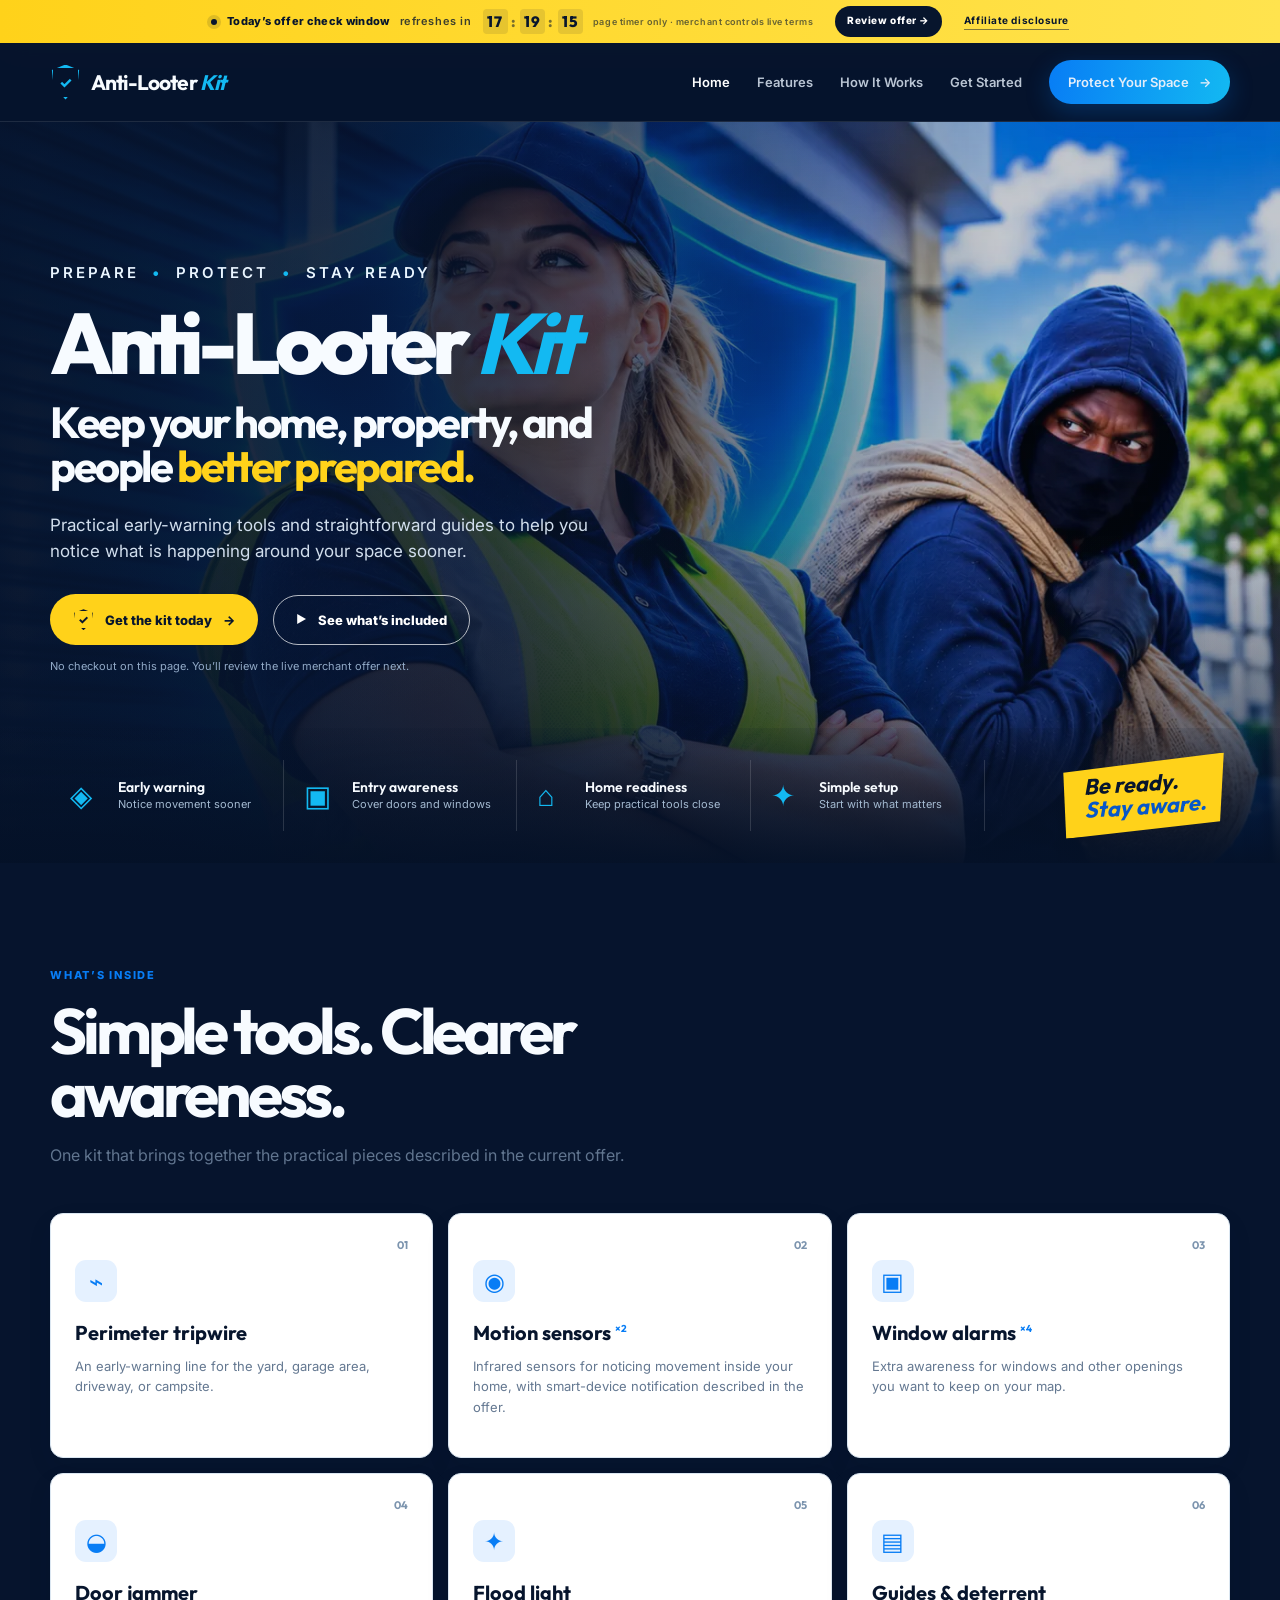
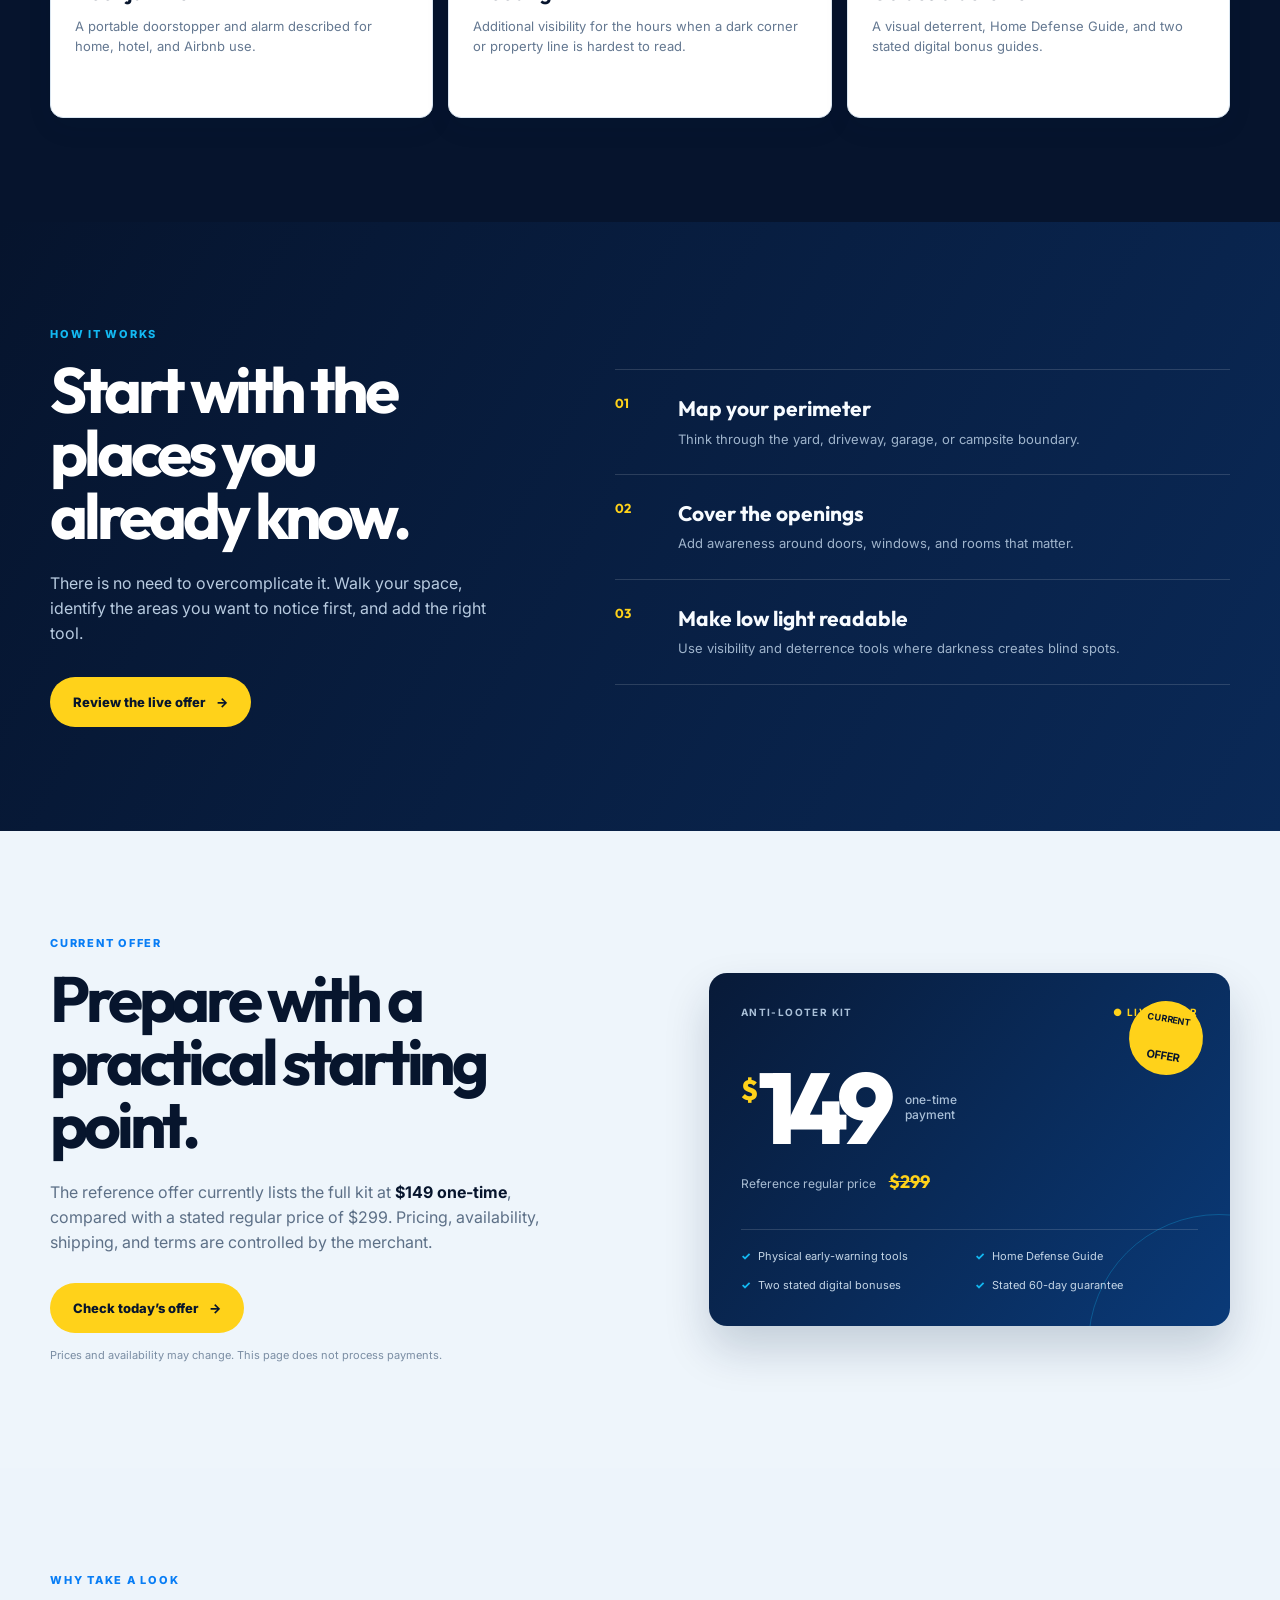
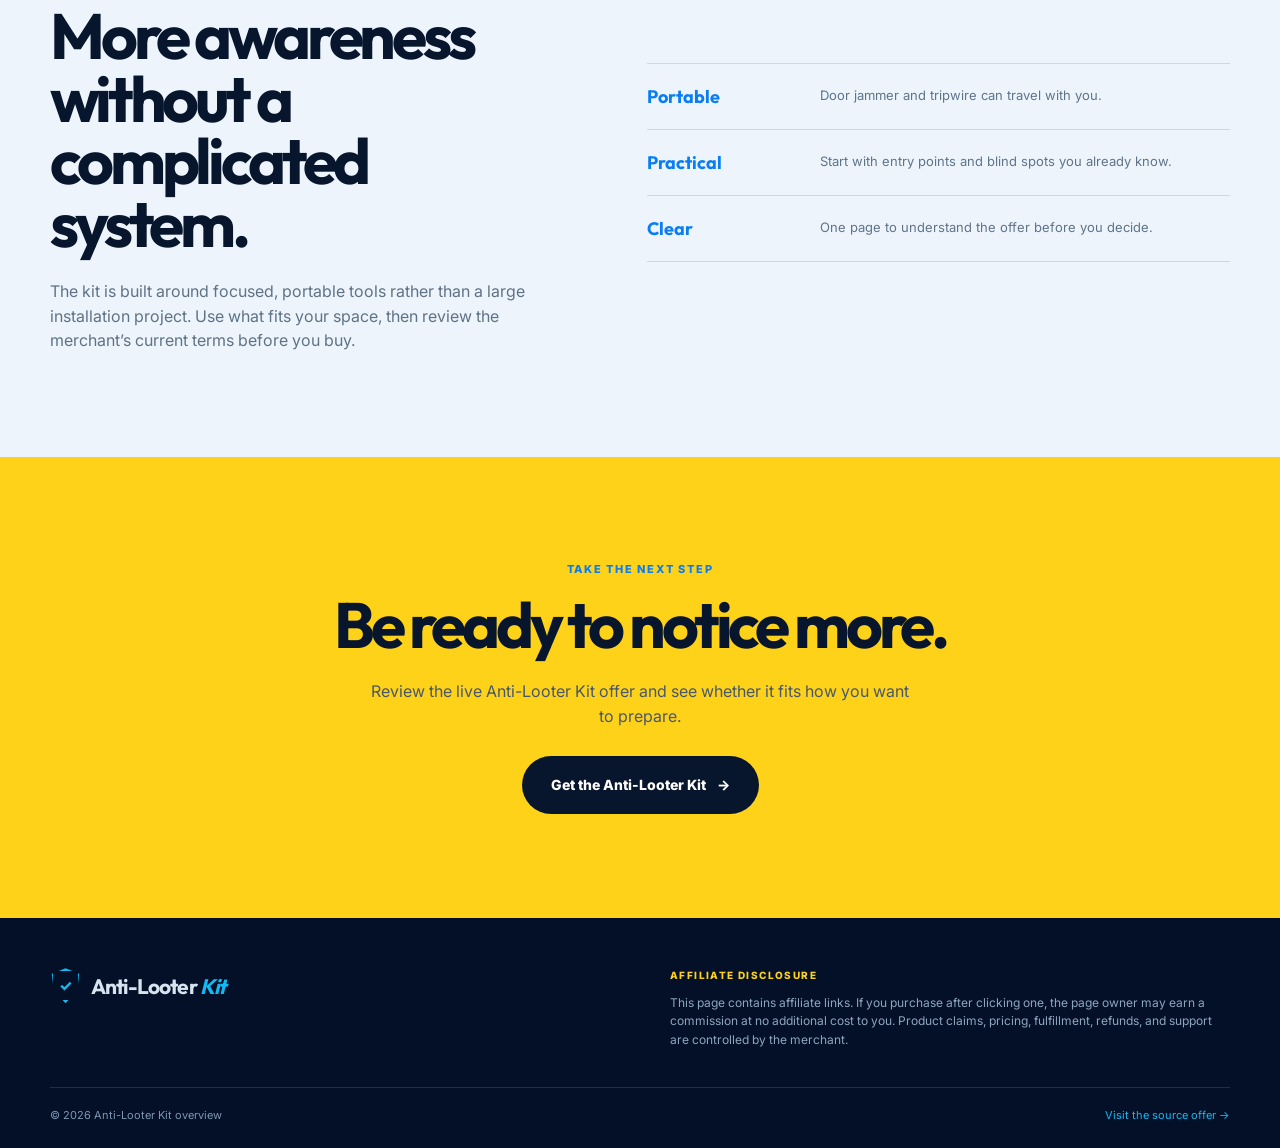
==== public/index.html @ 5b4443d1 "Show uncropped 16x9 mobile hero background" ====
<!doctype html>
<html lang="en">
  <head>
    <meta charset="UTF-8" />
    <meta name="viewport" content="width=device-width, initial-scale=1.0" />
    <meta name="theme-color" content="#06142d" />
    <meta name="description" content="Anti-Looter Kit: practical tools and guides for improving awareness around your home, property, and travel spaces." />
    <meta property="og:title" content="Anti-Looter Kit — Prepare. Protect. Stay Ready." />
    <meta property="og:description" content="A straightforward early-warning and home-readiness kit with physical devices, guides, and a stated 60-day guarantee." />
    <title>Anti-Looter Kit — Prepare. Protect. Stay Ready.</title>
    <link rel="preconnect" href="https://fonts.googleapis.com" />
    <link rel="preconnect" href="https://fonts.gstatic.com" crossorigin />
    <link href="https://fonts.googleapis.com/css2?family=Inter:wght@400;500;600;700;800&family=Outfit:wght@500;600;700;800&display=swap" rel="stylesheet" />
    <link rel="icon" href="https://www.antilooter-kit.com/favicon.ico" />
    <link rel="preload" as="image" href="hero-reference.webp?v=20261115-hero7" fetchpriority="high" />
    <link rel="stylesheet" href="styles.css?v=20261115-hero7" />
    <script defer src="script.js"></script>
  </head>
  <body>
    <div class="announcement urgency-banner"><div class="container announcement-inner"><span class="pulse"></span><strong>Today’s offer check window</strong><span class="urgency-copy">refreshes in</span><div class="countdown" aria-label="Time until this page refreshes" aria-live="polite"><span id="count-hours">00</span><i>:</i><span id="count-minutes">00</span><i>:</i><span id="count-seconds">00</span></div><span class="urgency-note">page timer only · merchant controls live terms</span><a class="urgency-link" href="https://www.antilooter-kit.com/main#aff=bugdata24" target="_blank" rel="sponsored nofollow noopener">Review offer →</a><a class="disclosure-link" href="#disclosure">Affiliate disclosure</a></div></div>

    <header class="site-header">
      <div class="container nav-row">
        <a class="brand" href="#top" aria-label="Anti-Looter Kit home"><span class="brand-shield" aria-hidden="true">✓</span><span>Anti-Looter <b>Kit</b></span></a>
        <button class="menu-toggle" aria-expanded="false" aria-controls="site-nav">Menu <span>☰</span></button>
        <nav id="site-nav" class="site-nav" aria-label="Primary navigation">
          <a class="active" href="#top">Home</a><a href="#features">Features</a><a href="#how-it-works">How It Works</a><a href="#offer">Get Started</a>
          <a class="nav-cta" href="https://www.antilooter-kit.com/main#aff=bugdata24" target="_blank" rel="sponsored nofollow noopener">Protect Your Space <span>→</span></a>
        </nav>
      </div>
    </header>

    <main id="top">
      <section class="hero">
        <div class="container hero-grid">
          <div class="hero-copy reveal">
            <p class="hero-kicker">PREPARE <span>•</span> PROTECT <span>•</span> STAY READY</p>
            <h1>Anti-Looter <strong>Kit</strong></h1>
            <h2>Keep your home, property, and people <em>better prepared.</em></h2>
            <p class="hero-lede">Practical early-warning tools and straightforward guides to help you notice what is happening around your space sooner.</p>
            <div class="hero-actions"><a class="button button-yellow" href="https://www.antilooter-kit.com/main#aff=bugdata24" target="_blank" rel="sponsored nofollow noopener"><span class="shield-check">✓</span> Get the kit today <span>→</span></a><a class="button button-ghost" href="https://www.antilooter-kit.com/main#aff=bugdata24" target="_blank" rel="sponsored nofollow noopener"><span class="play">▶</span> See what’s included</a></div>
            <p class="hero-note">No checkout on this page. You’ll review the live merchant offer next.</p>
          </div>
          <div class="hero-art reveal reveal-delay-1" role="img" aria-label="Preparedness scene showing a safety professional and property awareness tools"></div>
        </div>
        <div class="hero-bottom"><div class="container signal-row"><div class="signal-item"><span class="signal-icon">◈</span><b>Early warning</b><small>Notice movement sooner</small></div><div class="signal-item"><span class="signal-icon">▣</span><b>Entry awareness</b><small>Cover doors and windows</small></div><div class="signal-item"><span class="signal-icon">⌂</span><b>Home readiness</b><small>Keep practical tools close</small></div><div class="signal-item"><span class="signal-icon">✦</span><b>Simple setup</b><small>Start with what matters</small></div><div class="ready-sticker">Be ready.<br /><strong>Stay aware.</strong></div></div></div>
      </section>

      <section id="features" class="features section">
        <div class="container">
          <div class="section-intro reveal"><p class="section-label">WHAT’S INSIDE</p><h2>Simple tools. Clearer awareness.</h2><p>One kit that brings together the practical pieces described in the current offer.</p></div>
          <div class="feature-grid">
            <article class="feature-card reveal"><div class="feature-number">01</div><div class="feature-icon">⌁</div><h3>Perimeter tripwire</h3><p>An early-warning line for the yard, garage area, driveway, or campsite.</p></article>
            <article class="feature-card reveal reveal-delay-1"><div class="feature-number">02</div><div class="feature-icon">◉</div><h3>Motion sensors <sup>×2</sup></h3><p>Infrared sensors for noticing movement inside your home, with smart-device notification described in the offer.</p></article>
            <article class="feature-card reveal reveal-delay-2"><div class="feature-number">03</div><div class="feature-icon">▣</div><h3>Window alarms <sup>×4</sup></h3><p>Extra awareness for windows and other openings you want to keep on your map.</p></article>
            <article class="feature-card reveal"><div class="feature-number">04</div><div class="feature-icon">◒</div><h3>Door jammer</h3><p>A portable doorstopper and alarm described for home, hotel, and Airbnb use.</p></article>
            <article class="feature-card reveal reveal-delay-1"><div class="feature-number">05</div><div class="feature-icon">✦</div><h3>Flood light</h3><p>Additional visibility for the hours when a dark corner or property line is hardest to read.</p></article>
            <article class="feature-card reveal reveal-delay-2"><div class="feature-number">06</div><div class="feature-icon">▤</div><h3>Guides & deterrent</h3><p>A visual deterrent, Home Defense Guide, and two stated digital bonus guides.</p></article>
          </div>
        </div>
      </section>

      <section id="how-it-works" class="how section-dark section">
        <div class="container how-grid"><div class="how-copy reveal"><p class="section-label blue-label">HOW IT WORKS</p><h2>Start with the places you already know.</h2><p>There is no need to overcomplicate it. Walk your space, identify the areas you want to notice first, and add the right tool.</p><a class="button button-yellow" href="https://www.antilooter-kit.com/main#aff=bugdata24" target="_blank" rel="sponsored nofollow noopener">Review the live offer <span>→</span></a></div><div class="steps reveal reveal-delay-1"><div class="step"><span>01</span><div><b>Map your perimeter</b><p>Think through the yard, driveway, garage, or campsite boundary.</p></div></div><div class="step"><span>02</span><div><b>Cover the openings</b><p>Add awareness around doors, windows, and rooms that matter.</p></div></div><div class="step"><span>03</span><div><b>Make low light readable</b><p>Use visibility and deterrence tools where darkness creates blind spots.</p></div></div></div></div>
      </section>

      <section class="offer section" id="offer"><div class="container offer-grid"><div class="offer-copy reveal"><p class="section-label">CURRENT OFFER</p><h2>Prepare with a practical starting point.</h2><p>The reference offer currently lists the full kit at <strong>$149 one-time</strong>, compared with a stated regular price of $299. Pricing, availability, shipping, and terms are controlled by the merchant.</p><a class="button button-yellow" href="https://www.antilooter-kit.com/main#aff=bugdata24" target="_blank" rel="sponsored nofollow noopener">Check today’s offer <span>→</span></a><small>Prices and availability may change. This page does not process payments.</small></div><div class="price-card reveal reveal-delay-1"><div class="price-top"><span>ANTI-LOOTER KIT</span><span class="live-dot">● LIVE OFFER</span></div><div class="price"><sup>$</sup>149 <small>one-time<br />payment</small></div><div class="old-price">Reference regular price <s>$299</s></div><ul><li>Physical early-warning tools</li><li>Home Defense Guide</li><li>Two stated digital bonuses</li><li>Stated 60-day guarantee</li></ul><div class="price-badge">CURRENT<br /><b>OFFER</b></div></div></div></section>

      <section class="trust section-light section"><div class="container trust-grid"><div class="trust-copy reveal"><p class="section-label">WHY TAKE A LOOK</p><h2>More awareness without a complicated system.</h2><p>The kit is built around focused, portable tools rather than a large installation project. Use what fits your space, then review the merchant’s current terms before you buy.</p></div><div class="trust-points reveal reveal-delay-1"><div><b>Portable</b><span>Door jammer and tripwire can travel with you.</span></div><div><b>Practical</b><span>Start with entry points and blind spots you already know.</span></div><div><b>Clear</b><span>One page to understand the offer before you decide.</span></div></div></div></section>

      <section class="final section"><div class="container final-inner reveal"><p class="section-label">TAKE THE NEXT STEP</p><h2>Be ready to notice more.</h2><p>Review the live Anti-Looter Kit offer and see whether it fits how you want to prepare.</p><a class="button button-yellow button-large" href="https://www.antilooter-kit.com/main#aff=bugdata24" target="_blank" rel="sponsored nofollow noopener">Get the Anti-Looter Kit <span>→</span></a></div></section>
    </main>

    <a class="floating-offer" href="https://www.antilooter-kit.com/main#aff=bugdata24" target="_blank" rel="sponsored nofollow noopener">See the full offer <span>→</span></a>

    <footer class="footer" id="disclosure"><div class="container footer-top"><div class="brand"><span class="brand-shield">✓</span><span>Anti-Looter <b>Kit</b></span></div><div><p class="footer-label">Affiliate disclosure</p><p>This page contains affiliate links. If you purchase after clicking one, the page owner may earn a commission at no additional cost to you. Product claims, pricing, fulfillment, refunds, and support are controlled by the merchant.</p></div></div><div class="container footer-bottom"><span>© <span id="year"></span> Anti-Looter Kit overview</span><a href="https://www.antilooter-kit.com/main#aff=bugdata24" target="_blank" rel="sponsored nofollow noopener">Visit the source offer →</a></div></footer>
  </body>
</html>
---- public/styles.css ----
:root{--navy:#06142d;--navy-2:#0b2146;--blue:#087df5;--cyan:#13b9f2;--yellow:#ffd21a;--yellow-2:#ffea66;--white:#f7fbff;--muted:#b5c4d7;--line:rgba(255,255,255,.14);--card:#0d2850;--ink:#07152d;--display:"Outfit",Arial,sans-serif;--body:"Inter",Arial,sans-serif}*{box-sizing:border-box}html{scroll-behavior:smooth}body{margin:0;background:var(--navy);color:var(--white);font-family:var(--body);font-size:16px;line-height:1.55;-webkit-font-smoothing:antialiased}a{color:inherit;text-decoration:none}.container{width:min(1180px,calc(100% - 48px));margin:0 auto}.section{padding:104px 0}.section-light{background:#edf4fb;color:var(--ink)}.announcement{background:var(--yellow);color:var(--ink);font-size:11px;font-weight:700;letter-spacing:.05em}.announcement-inner{display:flex;justify-content:center;align-items:center;gap:10px;min-height:33px}.announcement a{margin-left:12px;border-bottom:1px solid rgba(7,21,45,.5)}.pulse{width:6px;height:6px;border-radius:50%;background:var(--ink);box-shadow:0 0 0 4px rgba(7,21,45,.13)}
.site-header{position:sticky;z-index:10;top:0;background:rgba(6,20,45,.88);border-bottom:1px solid rgba(255,255,255,.1);backdrop-filter:blur(16px)}.nav-row{display:flex;align-items:center;justify-content:space-between;min-height:78px;gap:24px}.brand{display:inline-flex;align-items:center;gap:10px;font:700 21px var(--display);letter-spacing:-.04em;white-space:nowrap}.brand b{color:var(--cyan);font-style:italic}.brand-shield{display:grid;place-items:center;width:31px;height:35px;color:var(--cyan);border:3px solid var(--cyan);clip-path:polygon(50% 0,94% 16%,88% 63%,50% 100%,12% 63%,6% 16%);font:800 15px var(--body)}.site-nav{display:flex;align-items:center;gap:27px;color:#e2edf9;font-size:13px;font-weight:600}.site-nav a:not(.nav-cta){opacity:.82;transition:color .2s ease,opacity .2s ease}.site-nav a:not(.nav-cta):hover,.site-nav a.active{opacity:1;color:#fff}.nav-cta{display:inline-flex;gap:10px;align-items:center;padding:12px 19px;border-radius:999px;background:linear-gradient(100deg,var(--blue),var(--cyan));box-shadow:0 8px 25px rgba(8,125,245,.25);transition:transform .2s ease}.nav-cta:hover{transform:translateY(-2px)}.menu-toggle{display:none;border:0;background:transparent;color:#fff;font:600 13px var(--body)}
.hero{position:relative;overflow:hidden;background:radial-gradient(circle at 74% 35%,rgba(0,139,255,.27),transparent 35%),linear-gradient(115deg,#06142d 0%,#07182f 52%,#08295b 100%);padding:70px 0 0}.hero:before{content:"";position:absolute;inset:0;background:linear-gradient(90deg,rgba(6,20,45,.7),transparent 65%),linear-gradient(0deg,rgba(6,20,45,.35),transparent 35%);pointer-events:none}.hero-grid{position:relative;z-index:1;display:grid;grid-template-columns:.85fr 1.15fr;min-height:555px;align-items:center;gap:34px}.hero-copy{padding:32px 0 70px}.hero-kicker{margin:0 0 19px;color:#e9f5ff;font-size:15px;font-weight:600;letter-spacing:.2em}.hero-kicker span{color:var(--cyan);margin:0 6px}.hero h1{margin:0;font:800 clamp(3.5rem,6.7vw,6.7rem)/.92 var(--display);letter-spacing:-.07em}.hero h1 strong{color:var(--cyan);font-style:italic}.hero h2{max-width:620px;margin:18px 0 0;font:700 clamp(1.7rem,3.4vw,3.4rem)/1.02 var(--display);letter-spacing:-.055em}.hero h2 em{color:var(--yellow);font-style:normal}.hero-lede{max-width:540px;margin:23px 0 0;color:#d1deed;font-size:17px}.hero-actions{display:flex;flex-wrap:wrap;align-items:center;gap:15px;margin-top:30px}.button{display:inline-flex;align-items:center;justify-content:center;gap:11px;padding:14px 22px;border:1px solid transparent;border-radius:999px;font-size:13px;font-weight:800;transition:transform .2s ease,box-shadow .2s ease,background .2s ease}.button:hover{transform:translateY(-3px);box-shadow:0 12px 28px rgba(0,0,0,.2)}.button-yellow{color:var(--ink);background:var(--yellow)}.button-yellow:hover{background:var(--yellow-2)}.button-ghost{border-color:rgba(255,255,255,.7);color:#fff}.button-ghost:hover{background:rgba(255,255,255,.12)}.shield-check{display:grid;place-items:center;width:21px;height:21px;border:2px solid currentColor;clip-path:polygon(50% 0,94% 16%,88% 63%,50% 100%,12% 63%,6% 16%);font-size:12px}.play{font-size:11px}.hero-note{margin:13px 0 0;color:#92aac7;font-size:11px}.hero-art{position:relative;align-self:stretch;min-height:590px;overflow:hidden;background-image:linear-gradient(90deg,rgba(6,20,45,.92) 0%,rgba(6,20,45,.22) 28%,rgba(6,20,45,0) 58%),url("hero-reference.webp?v=20261115-hero7");background-size:auto 100%;background-position:82% center;background-repeat:no-repeat;filter:saturate(1.08);}.hero-art:after{content:"";position:absolute;inset:auto 0 0;height:45%;background:linear-gradient(0deg,var(--navy),transparent);pointer-events:none}.hero-bottom{position:relative;z-index:2;background:linear-gradient(180deg,rgba(4,17,39,.1),rgba(4,17,39,.92));margin-top:-54px}.signal-row{display:grid;grid-template-columns:repeat(4,1fr) 1.05fr;align-items:center;min-height:135px}.signal-item{display:grid;grid-template-columns:38px 1fr;column-gap:10px;align-items:center;padding:18px 20px;border-right:1px solid var(--line)}.signal-icon{grid-row:span 2;color:var(--cyan);font-size:29px;line-height:1}.signal-item b{font:600 14px var(--display)}.signal-item small{color:#a4bad1;font-size:11px}.ready-sticker{justify-self:end;padding:14px 24px 15px;color:var(--ink);background:var(--yellow);font:700 22px/1.05 var(--display);font-style:italic;transform:rotate(-4deg);clip-path:polygon(3% 12%,98% 0,93% 91%,2% 100%)}.ready-sticker strong{color:#0757c9}
.section-label{margin:0 0 16px;color:var(--blue);font-size:11px;font-weight:800;letter-spacing:.16em}.blue-label{color:var(--cyan)}.section-intro{max-width:680px;margin-bottom:45px}.section-intro h2,.how-copy h2,.offer-copy h2,.trust-copy h2,.final h2{margin:0;font:700 clamp(2.6rem,5vw,5rem)/.98 var(--display);letter-spacing:-.065em}.section-intro>p:last-child{margin:18px 0 0;color:#61758f}.feature-grid{display:grid;grid-template-columns:repeat(3,1fr);gap:15px}.feature-card{min-height:245px;padding:24px;background:#fff;border:1px solid #dae6f1;border-radius:13px;box-shadow:0 10px 28px rgba(7,31,67,.06);transition:transform .2s ease,box-shadow .2s ease}.feature-card:hover{transform:translateY(-4px);box-shadow:0 18px 36px rgba(7,31,67,.12)}.feature-number{float:right;color:#7c94ae;font:700 11px var(--display)}.feature-icon{display:grid;place-items:center;width:42px;height:42px;margin:22px 0 20px;color:var(--blue);background:#e5f1ff;border-radius:11px;font-size:24px}.feature-card h3{margin:0;color:var(--ink);font:700 20px/1.1 var(--display)}.feature-card sup{color:var(--blue);font-size:10px}.feature-card p{margin:12px 0 0;color:#647891;font-size:13px;line-height:1.55}
.section-dark{background:linear-gradient(120deg,#06142d,#0a2957)}.how-grid{display:grid;grid-template-columns:.85fr 1.15fr;gap:110px;align-items:center}.how-copy h2{color:#fff}.how-copy>p:not(.section-label){max-width:480px;margin:24px 0 31px;color:#b8cbe0;font-size:16px}.steps{border-top:1px solid var(--line)}.step{display:grid;grid-template-columns:45px 1fr;gap:18px;padding:25px 0;border-bottom:1px solid var(--line)}.step>span{color:var(--yellow);font:700 13px var(--display)}.step b{font:700 21px var(--display)}.step p{margin:6px 0 0;color:#9fb4cc;font-size:13px}.offer{background:#eef5fb;color:var(--ink)}.offer-grid{display:grid;grid-template-columns:1fr .95fr;gap:110px;align-items:center}.offer-copy>p:not(.section-label){max-width:500px;margin:24px 0 28px;color:#5d7087}.offer-copy strong{color:var(--ink)}.offer-copy small{display:block;margin-top:14px;color:#7a8da3;font-size:11px}.price-card{position:relative;overflow:hidden;padding:32px;color:#fff;background:linear-gradient(130deg,#081a38,#0a3a78);border-radius:18px;box-shadow:0 23px 45px rgba(7,31,67,.18)}.price-card:after{content:"";position:absolute;width:260px;height:260px;right:-120px;bottom:-150px;border:1px solid rgba(19,185,242,.28);border-radius:50%}.price-top{display:flex;justify-content:space-between;color:#aac0d8;font-size:10px;font-weight:700;letter-spacing:.14em}.live-dot{color:var(--yellow)}.price{display:flex;align-items:center;margin-top:47px;font:800 100px/.8 var(--display);letter-spacing:-.1em}.price sup{align-self:flex-start;margin-top:12px;color:var(--yellow);font-size:28px;letter-spacing:0}.price small{margin-left:20px;color:#aac0d8;font:500 12px/1.3 var(--body);letter-spacing:0}.old-price{margin-top:23px;color:#a9bdd3;font-size:12px}.old-price s{margin-left:10px;color:var(--yellow);font:700 18px var(--display)}.price-card ul{display:grid;grid-template-columns:repeat(2,1fr);gap:12px;margin:35px 0 0;padding:18px 0 0;border-top:1px solid var(--line);list-style:none}.price-card li{color:#c4d5e6;font-size:11px}.price-card li:before{content:"✓";margin-right:7px;color:var(--cyan);font-weight:800}.price-badge{position:absolute;top:28px;right:27px;display:grid;place-items:center;width:74px;height:74px;color:var(--ink);background:var(--yellow);border-radius:50%;font-size:9px;font-weight:700;line-height:1.1;text-align:center;transform:rotate(9deg)}.price-badge b{font-size:11px}.trust-grid{display:grid;grid-template-columns:.9fr 1.1fr;gap:120px;align-items:center}.trust-copy h2{color:var(--ink)}.trust-copy>p:last-child{max-width:530px;margin:23px 0 0;color:#5f7286}.trust-points{border-top:1px solid #ccd9e5}.trust-points div{display:grid;grid-template-columns:155px 1fr;gap:18px;padding:21px 0;border-bottom:1px solid #ccd9e5}.trust-points b{font:700 18px var(--display);color:var(--blue)}.trust-points span{color:#607489;font-size:13px}.final{background:var(--yellow);color:var(--ink)}.final-inner{text-align:center}.final h2{max-width:760px;margin:0 auto}.final-inner>p:not(.section-label){max-width:540px;margin:22px auto 28px;color:#47576c}.button-large{padding:17px 28px;font-size:14px;background:var(--ink);color:#fff}.button-large:hover{background:#112d56}.footer{background:#041027;color:#d7e3ef}.footer-top{display:grid;grid-template-columns:.8fr 1.2fr;gap:100px;padding:50px 0 38px}.footer-top>.brand{align-self:start}.footer-top>div:last-child{max-width:560px;justify-self:end}.footer-label{margin:0 0 10px;color:var(--yellow);font-size:10px;font-weight:800;letter-spacing:.14em;text-transform:uppercase}.footer-top p:last-child{margin:0;color:#8ea5be;font-size:12px}.footer-bottom{display:flex;justify-content:space-between;gap:15px;padding:19px 0 24px;border-top:1px solid rgba(255,255,255,.12);color:#7e96b0;font-size:11px}.footer-bottom a{color:var(--cyan)}.reveal{opacity:1;transform:translateY(0)}.js .reveal{opacity:0;transform:translateY(16px);transition:opacity .65s ease,transform .65s ease}.js .reveal.is-visible{opacity:1;transform:translateY(0)}.reveal-delay-1{transition-delay:.1s!important}.reveal-delay-2{transition-delay:.2s!important}
@media(max-width:980px){.hero-grid{grid-template-columns:1fr;min-height:0}.hero-copy{max-width:700px;padding-bottom:20px}.hero-art{min-height:440px;background-position:76% center}.signal-row{grid-template-columns:repeat(4,1fr)}.ready-sticker{display:none}.how-grid,.offer-grid,.trust-grid{gap:55px}.feature-grid{grid-template-columns:repeat(2,1fr)}.footer-top{gap:50px}}
@media(max-width:700px){.container{width:min(100% - 34px,560px)}.announcement-inner{font-size:9px;min-height:31px}.announcement a{margin-left:3px}.nav-row{min-height:68px}.menu-toggle{display:block}.site-nav{position:absolute;top:68px;left:0;right:0;display:none;flex-direction:column;align-items:stretch;gap:0;padding:10px 17px 18px;background:#06142d;border-bottom:1px solid var(--line)}.site-nav.is-open{display:flex}.site-nav a{padding:12px 0}.site-nav .nav-cta{justify-content:center;margin-top:8px}.hero{padding-top:43px}.hero-kicker{font-size:11px;letter-spacing:.13em}.hero h1{font-size:clamp(3.4rem,16vw,5.2rem)}.hero h2{font-size:clamp(1.8rem,9vw,3rem)}.hero-lede{font-size:15px}.hero-actions{align-items:stretch;flex-direction:column}.button{width:100%}.hero-art{min-height:300px;background-size:auto 100%;background-position:74% center;margin:0 -17px}.hero-bottom{margin-top:-35px}.signal-row{grid-template-columns:repeat(2,1fr);padding-bottom:13px}.signal-item{grid-template-columns:30px 1fr;padding:13px 6px;border-right:0}.signal-icon{font-size:22px}.signal-item b{font-size:12px}.signal-item small{font-size:9px}.section{padding:76px 0}.section-intro h2,.how-copy h2,.offer-copy h2,.trust-copy h2,.final h2{font-size:clamp(2.6rem,13vw,4.3rem)}.feature-grid{grid-template-columns:1fr;gap:11px}.feature-card{min-height:0;padding:21px}.how-grid,.offer-grid,.trust-grid{grid-template-columns:1fr;gap:50px}.step{padding:21px 0}.price-card{padding:25px}.price{font-size:82px}.price-card ul{gap:10px}.price-card li{font-size:10px}.price-badge{width:63px;height:63px;top:22px;right:20px;font-size:8px}.footer-top{grid-template-columns:1fr;gap:32px;padding:42px 0 30px}.footer-top>div:last-child{justify-self:start}.footer-bottom{flex-direction:column;gap:8px}}
@media(prefers-reduced-motion:reduce){html{scroll-behavior:auto}.js .reveal{opacity:1;transform:none;transition:none}.button,.feature-card{transition:none}}

/* Transparent urgency banner and countdown */
.urgency-banner{background:linear-gradient(90deg,#ffd21a,#ffe34e);color:var(--ink)}.urgency-banner .announcement-inner{min-height:43px;gap:10px;font-size:11px}.urgency-banner strong{font-weight:800;letter-spacing:.03em}.urgency-copy{font-weight:600;opacity:.78}.countdown{display:inline-flex;align-items:center;gap:3px;margin-left:2px;font:800 15px/1 var(--display);letter-spacing:.08em}.countdown span{min-width:23px;padding:5px 4px;background:rgba(7,21,45,.1);border-radius:4px;text-align:center}.countdown i{font-style:normal;opacity:.55}.urgency-note{color:rgba(7,21,45,.62);font-size:9px;font-weight:600;white-space:nowrap}.urgency-link{margin-left:8px;padding:7px 12px;color:#fff;background:var(--ink);border-radius:999px;font-size:10px;font-weight:800;white-space:nowrap}.disclosure-link{margin-left:auto;border-bottom:1px solid rgba(7,21,45,.45);font-size:10px;white-space:nowrap}@media(max-width:700px){.urgency-banner .announcement-inner{min-height:47px;gap:6px;font-size:9px}.urgency-copy{display:none}.countdown{font-size:12px;gap:2px}.countdown span{min-width:19px;padding:4px 2px}.urgency-note{display:none}.urgency-link{margin-left:3px;padding:6px 8px;font-size:9px}.disclosure-link{display:none}}

/* More direct first-screen conversion path */
.hero{background-image:linear-gradient(90deg,rgba(6,20,45,.97) 0%,rgba(6,20,45,.78) 39%,rgba(6,20,45,.24) 78%),linear-gradient(0deg,rgba(6,20,45,.68),transparent 45%),url("hero-reference.webp?v=20261115-hero7");background-size:cover;background-position:center right}.hero:before{background:linear-gradient(90deg,rgba(6,20,45,.42),transparent 72%),linear-gradient(0deg,rgba(6,20,45,.18),transparent 45%)}.hero-grid{grid-template-columns:1fr;min-height:590px}.hero-copy{max-width:700px}.hero-art{display:none}.floating-offer{display:none}
@media(max-width:700px){.hero{background-position:67% center;background-image:linear-gradient(90deg,rgba(6,20,45,.96) 0%,rgba(6,20,45,.79) 58%,rgba(6,20,45,.34) 100%),linear-gradient(0deg,rgba(6,20,45,.72),transparent 55%),url("hero-reference.webp?v=20261115-hero7")}.hero-grid{min-height:610px}.hero-copy{padding-bottom:20px}.floating-offer{position:fixed;z-index:20;right:15px;bottom:14px;display:flex;align-items:center;justify-content:center;gap:9px;padding:12px 17px;color:var(--ink);background:var(--yellow);border:2px solid rgba(7,21,45,.28);border-radius:999px;box-shadow:0 8px 24px rgba(0,0,0,.3);font-size:12px;font-weight:800}.floating-offer span{font-size:16px}}

/* Mobile: show the complete supplied hero image without cropping */
@media(max-width:700px){.hero{background-image:linear-gradient(180deg,#06142d,#0a2957)}.hero-art{display:block;min-height:220px;margin:0 -17px;background-image:url("hero-reference.webp?v=20261115-hero7");background-size:contain;background-position:center;background-repeat:no-repeat;filter:none}.hero-art:after{display:none}}

/* Mobile hero header: keep the complete image inside the first-screen composition */
@media(max-width:700px){.hero-grid{position:relative;min-height:610px}.hero-copy{position:relative;z-index:2}.hero-art{position:absolute;z-index:1;inset:0;display:block;min-height:0;margin:0;background-image:linear-gradient(180deg,rgba(6,20,45,.72) 0%,rgba(6,20,45,.58) 38%,rgba(6,20,45,.82) 78%,rgba(6,20,45,.98) 100%),url("hero-reference.webp?v=20261115-hero7");background-size:100% auto;background-position:center 48%;background-repeat:no-repeat;filter:none}.hero-art:after{display:none}}

/* Mobile hero: explicit image band inside the hero section, above the headline */
@media(max-width:700px){.hero{background:linear-gradient(180deg,#06142d 0%,#06142d 100%)}.hero-grid{min-height:760px;display:block}.hero-art{position:absolute;z-index:1;top:0;left:0;right:0;bottom:auto;width:100%;height:230px;display:block;margin:0;background-image:url("hero-reference.webp?v=20261115-hero7");background-size:contain;background-position:center top;background-repeat:no-repeat;filter:none}.hero-art:after{display:none}.hero-copy{position:relative;z-index:2;padding:265px 0 20px}.hero-bottom{margin-top:-35px}}

/* Mobile hero background composition: image behind the complete hero copy */
@media(max-width:700px){.hero{background-image:linear-gradient(90deg,rgba(6,20,45,.91) 0%,rgba(6,20,45,.76) 52%,rgba(6,20,45,.42) 100%),linear-gradient(0deg,rgba(6,20,45,.88) 0%,rgba(6,20,45,.2) 62%,rgba(6,20,45,.62) 100%),url("hero-reference.webp?v=20261115-hero7");background-size:cover;background-position:center center;background-repeat:no-repeat}.hero-grid{display:grid;min-height:650px}.hero-art{display:none}.hero-copy{padding:72px 0 24px}.hero-bottom{margin-top:-35px}}

/* Mobile hero: preserve the complete 16:9 artwork as a contained background */
@media(max-width:700px){.hero{background-color:#06142d;background-image:linear-gradient(180deg,rgba(6,20,45,.48) 0%,rgba(6,20,45,.3) 46%,rgba(6,20,45,.96) 100%),url("hero-reference.webp?v=20261115-hero7");background-size:100% auto;background-position:center top;background-repeat:no-repeat}.hero-grid{min-height:650px}.hero-copy{padding:72px 0 24px}}

/* Mobile hero: cover the complete text composition like desktop */
@media(max-width:700px){.hero{background-image:linear-gradient(90deg,rgba(6,20,45,.91) 0%,rgba(6,20,45,.76) 52%,rgba(6,20,45,.42) 100%),linear-gradient(0deg,rgba(6,20,45,.88) 0%,rgba(6,20,45,.2) 62%,rgba(6,20,45,.62) 100%),url("hero-reference.webp?v=20261115-hero7");background-size:cover;background-position:center center;background-repeat:no-repeat}.hero-grid{min-height:650px}.hero-copy{padding:72px 0 24px}}

/* Mobile hero: full uncropped 16:9 background with text layered over it */
@media(max-width:700px){.hero{background-color:#06142d;background-image:linear-gradient(180deg,rgba(6,20,45,.54) 0%,rgba(6,20,45,.3) 48%,rgba(6,20,45,.96) 100%),url("hero-reference.webp?v=20261115-hero7");background-size:100% auto;background-position:center top;background-repeat:no-repeat}.hero-grid{min-height:650px}.hero-copy{padding:78px 0 24px}.hero-art{display:none}}
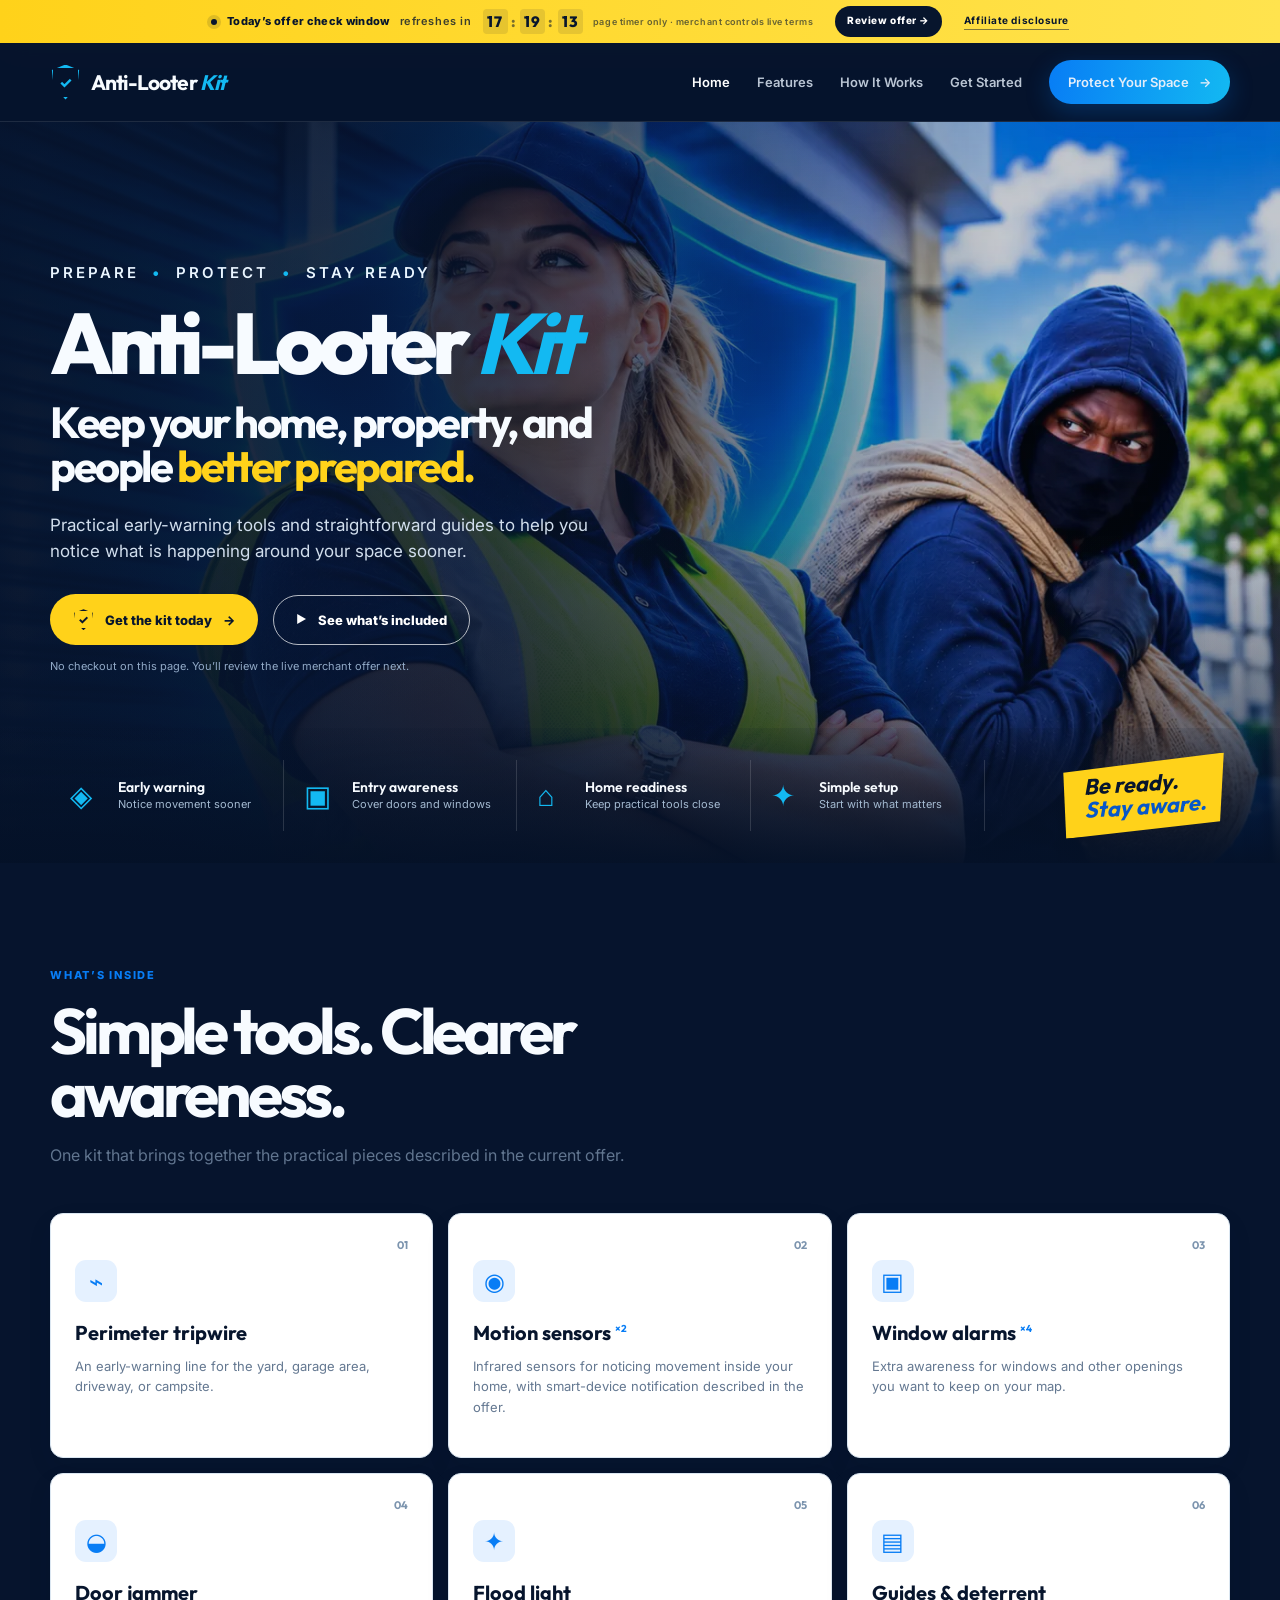
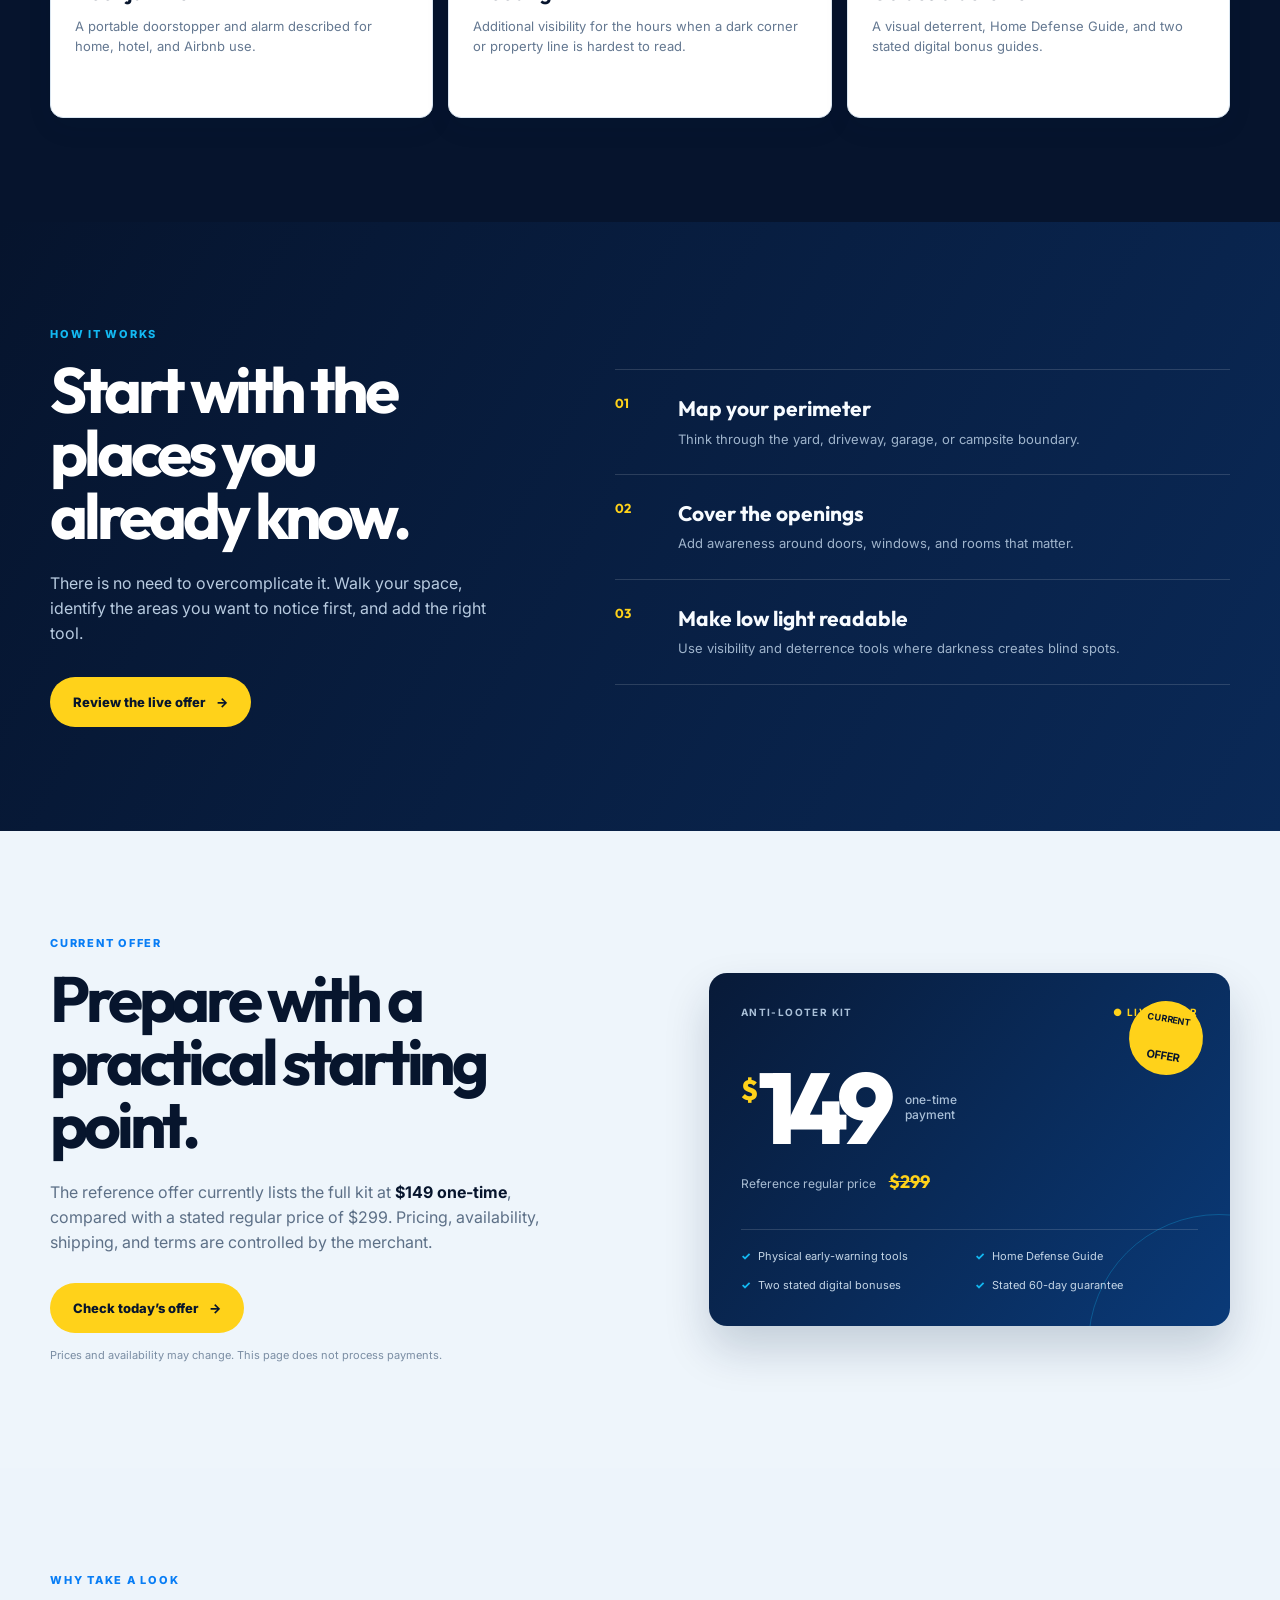
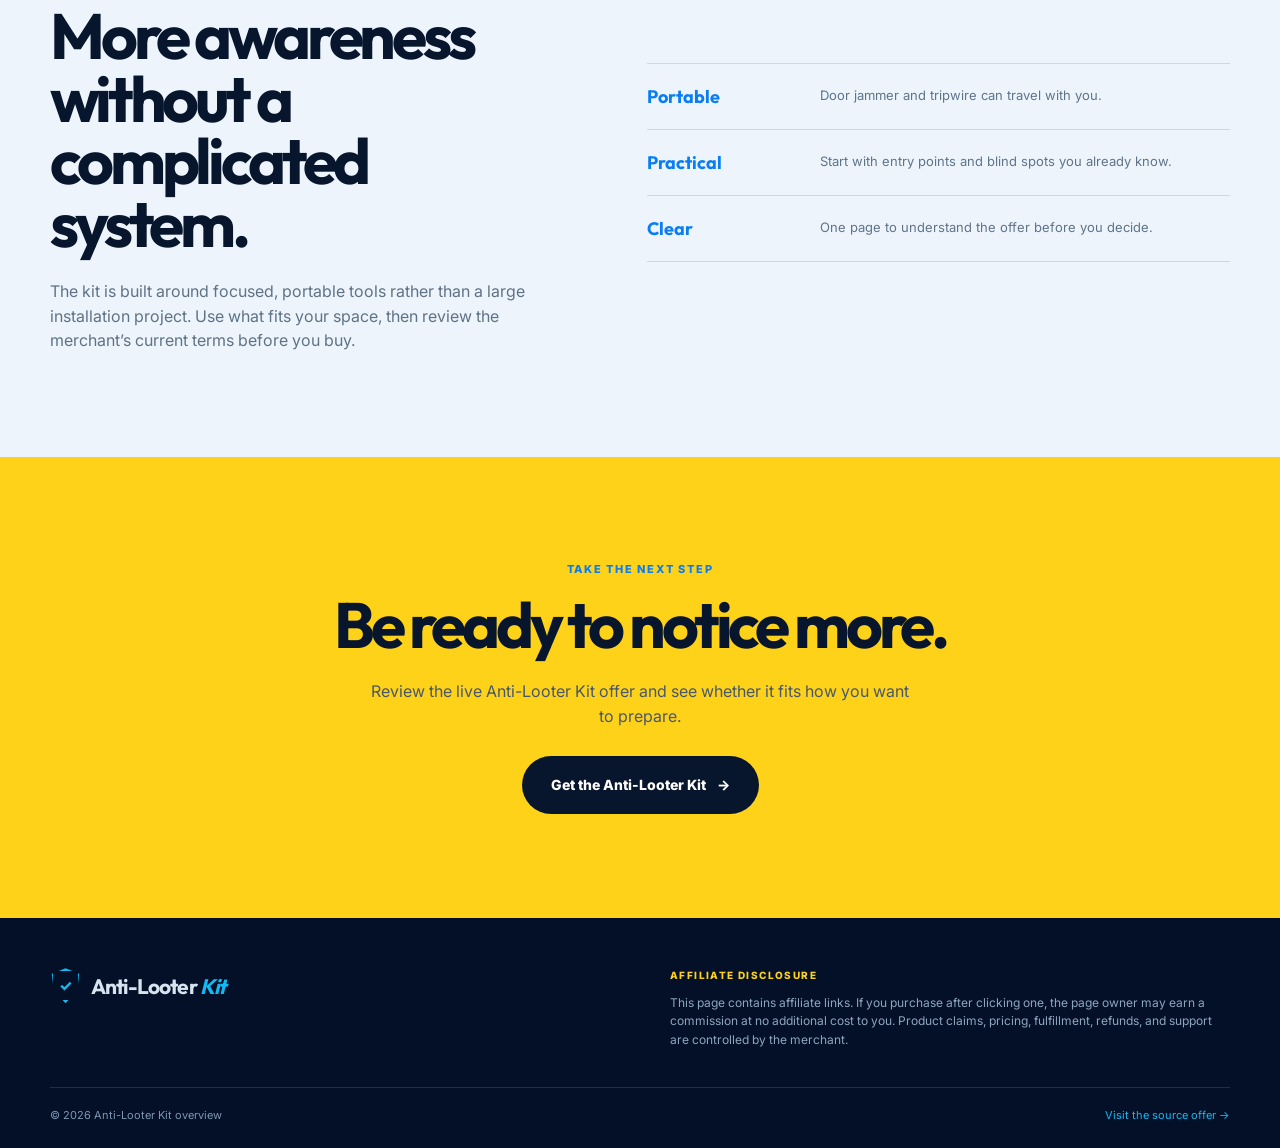
==== commit 1f357b9b: "Keep all mobile hero copy over artwork" ====
--- a/public/index.html
+++ b/public/index.html
@@ -12,8 +12,8 @@
     <link rel="preconnect" href="https://fonts.gstatic.com" crossorigin />
     <link href="https://fonts.googleapis.com/css2?family=Inter:wght@400;500;600;700;800&family=Outfit:wght@500;600;700;800&display=swap" rel="stylesheet" />
     <link rel="icon" href="https://www.antilooter-kit.com/favicon.ico" />
-    <link rel="preload" as="image" href="hero-reference.webp?v=20261115-hero7" fetchpriority="high" />
-    <link rel="stylesheet" href="styles.css?v=20261115-hero7" />
+    <link rel="preload" as="image" href="hero-reference.webp?v=20261115-hero8" fetchpriority="high" />
+    <link rel="stylesheet" href="styles.css?v=20261115-hero8" />
     <script defer src="script.js"></script>
   </head>
   <body>
--- a/public/styles.css
+++ b/public/styles.css
@@ -1,6 +1,6 @@
 :root{--navy:#06142d;--navy-2:#0b2146;--blue:#087df5;--cyan:#13b9f2;--yellow:#ffd21a;--yellow-2:#ffea66;--white:#f7fbff;--muted:#b5c4d7;--line:rgba(255,255,255,.14);--card:#0d2850;--ink:#07152d;--display:"Outfit",Arial,sans-serif;--body:"Inter",Arial,sans-serif}*{box-sizing:border-box}html{scroll-behavior:smooth}body{margin:0;background:var(--navy);color:var(--white);font-family:var(--body);font-size:16px;line-height:1.55;-webkit-font-smoothing:antialiased}a{color:inherit;text-decoration:none}.container{width:min(1180px,calc(100% - 48px));margin:0 auto}.section{padding:104px 0}.section-light{background:#edf4fb;color:var(--ink)}.announcement{background:var(--yellow);color:var(--ink);font-size:11px;font-weight:700;letter-spacing:.05em}.announcement-inner{display:flex;justify-content:center;align-items:center;gap:10px;min-height:33px}.announcement a{margin-left:12px;border-bottom:1px solid rgba(7,21,45,.5)}.pulse{width:6px;height:6px;border-radius:50%;background:var(--ink);box-shadow:0 0 0 4px rgba(7,21,45,.13)}
 .site-header{position:sticky;z-index:10;top:0;background:rgba(6,20,45,.88);border-bottom:1px solid rgba(255,255,255,.1);backdrop-filter:blur(16px)}.nav-row{display:flex;align-items:center;justify-content:space-between;min-height:78px;gap:24px}.brand{display:inline-flex;align-items:center;gap:10px;font:700 21px var(--display);letter-spacing:-.04em;white-space:nowrap}.brand b{color:var(--cyan);font-style:italic}.brand-shield{display:grid;place-items:center;width:31px;height:35px;color:var(--cyan);border:3px solid var(--cyan);clip-path:polygon(50% 0,94% 16%,88% 63%,50% 100%,12% 63%,6% 16%);font:800 15px var(--body)}.site-nav{display:flex;align-items:center;gap:27px;color:#e2edf9;font-size:13px;font-weight:600}.site-nav a:not(.nav-cta){opacity:.82;transition:color .2s ease,opacity .2s ease}.site-nav a:not(.nav-cta):hover,.site-nav a.active{opacity:1;color:#fff}.nav-cta{display:inline-flex;gap:10px;align-items:center;padding:12px 19px;border-radius:999px;background:linear-gradient(100deg,var(--blue),var(--cyan));box-shadow:0 8px 25px rgba(8,125,245,.25);transition:transform .2s ease}.nav-cta:hover{transform:translateY(-2px)}.menu-toggle{display:none;border:0;background:transparent;color:#fff;font:600 13px var(--body)}
-.hero{position:relative;overflow:hidden;background:radial-gradient(circle at 74% 35%,rgba(0,139,255,.27),transparent 35%),linear-gradient(115deg,#06142d 0%,#07182f 52%,#08295b 100%);padding:70px 0 0}.hero:before{content:"";position:absolute;inset:0;background:linear-gradient(90deg,rgba(6,20,45,.7),transparent 65%),linear-gradient(0deg,rgba(6,20,45,.35),transparent 35%);pointer-events:none}.hero-grid{position:relative;z-index:1;display:grid;grid-template-columns:.85fr 1.15fr;min-height:555px;align-items:center;gap:34px}.hero-copy{padding:32px 0 70px}.hero-kicker{margin:0 0 19px;color:#e9f5ff;font-size:15px;font-weight:600;letter-spacing:.2em}.hero-kicker span{color:var(--cyan);margin:0 6px}.hero h1{margin:0;font:800 clamp(3.5rem,6.7vw,6.7rem)/.92 var(--display);letter-spacing:-.07em}.hero h1 strong{color:var(--cyan);font-style:italic}.hero h2{max-width:620px;margin:18px 0 0;font:700 clamp(1.7rem,3.4vw,3.4rem)/1.02 var(--display);letter-spacing:-.055em}.hero h2 em{color:var(--yellow);font-style:normal}.hero-lede{max-width:540px;margin:23px 0 0;color:#d1deed;font-size:17px}.hero-actions{display:flex;flex-wrap:wrap;align-items:center;gap:15px;margin-top:30px}.button{display:inline-flex;align-items:center;justify-content:center;gap:11px;padding:14px 22px;border:1px solid transparent;border-radius:999px;font-size:13px;font-weight:800;transition:transform .2s ease,box-shadow .2s ease,background .2s ease}.button:hover{transform:translateY(-3px);box-shadow:0 12px 28px rgba(0,0,0,.2)}.button-yellow{color:var(--ink);background:var(--yellow)}.button-yellow:hover{background:var(--yellow-2)}.button-ghost{border-color:rgba(255,255,255,.7);color:#fff}.button-ghost:hover{background:rgba(255,255,255,.12)}.shield-check{display:grid;place-items:center;width:21px;height:21px;border:2px solid currentColor;clip-path:polygon(50% 0,94% 16%,88% 63%,50% 100%,12% 63%,6% 16%);font-size:12px}.play{font-size:11px}.hero-note{margin:13px 0 0;color:#92aac7;font-size:11px}.hero-art{position:relative;align-self:stretch;min-height:590px;overflow:hidden;background-image:linear-gradient(90deg,rgba(6,20,45,.92) 0%,rgba(6,20,45,.22) 28%,rgba(6,20,45,0) 58%),url("hero-reference.webp?v=20261115-hero7");background-size:auto 100%;background-position:82% center;background-repeat:no-repeat;filter:saturate(1.08);}.hero-art:after{content:"";position:absolute;inset:auto 0 0;height:45%;background:linear-gradient(0deg,var(--navy),transparent);pointer-events:none}.hero-bottom{position:relative;z-index:2;background:linear-gradient(180deg,rgba(4,17,39,.1),rgba(4,17,39,.92));margin-top:-54px}.signal-row{display:grid;grid-template-columns:repeat(4,1fr) 1.05fr;align-items:center;min-height:135px}.signal-item{display:grid;grid-template-columns:38px 1fr;column-gap:10px;align-items:center;padding:18px 20px;border-right:1px solid var(--line)}.signal-icon{grid-row:span 2;color:var(--cyan);font-size:29px;line-height:1}.signal-item b{font:600 14px var(--display)}.signal-item small{color:#a4bad1;font-size:11px}.ready-sticker{justify-self:end;padding:14px 24px 15px;color:var(--ink);background:var(--yellow);font:700 22px/1.05 var(--display);font-style:italic;transform:rotate(-4deg);clip-path:polygon(3% 12%,98% 0,93% 91%,2% 100%)}.ready-sticker strong{color:#0757c9}
+.hero{position:relative;overflow:hidden;background:radial-gradient(circle at 74% 35%,rgba(0,139,255,.27),transparent 35%),linear-gradient(115deg,#06142d 0%,#07182f 52%,#08295b 100%);padding:70px 0 0}.hero:before{content:"";position:absolute;inset:0;background:linear-gradient(90deg,rgba(6,20,45,.7),transparent 65%),linear-gradient(0deg,rgba(6,20,45,.35),transparent 35%);pointer-events:none}.hero-grid{position:relative;z-index:1;display:grid;grid-template-columns:.85fr 1.15fr;min-height:555px;align-items:center;gap:34px}.hero-copy{padding:32px 0 70px}.hero-kicker{margin:0 0 19px;color:#e9f5ff;font-size:15px;font-weight:600;letter-spacing:.2em}.hero-kicker span{color:var(--cyan);margin:0 6px}.hero h1{margin:0;font:800 clamp(3.5rem,6.7vw,6.7rem)/.92 var(--display);letter-spacing:-.07em}.hero h1 strong{color:var(--cyan);font-style:italic}.hero h2{max-width:620px;margin:18px 0 0;font:700 clamp(1.7rem,3.4vw,3.4rem)/1.02 var(--display);letter-spacing:-.055em}.hero h2 em{color:var(--yellow);font-style:normal}.hero-lede{max-width:540px;margin:23px 0 0;color:#d1deed;font-size:17px}.hero-actions{display:flex;flex-wrap:wrap;align-items:center;gap:15px;margin-top:30px}.button{display:inline-flex;align-items:center;justify-content:center;gap:11px;padding:14px 22px;border:1px solid transparent;border-radius:999px;font-size:13px;font-weight:800;transition:transform .2s ease,box-shadow .2s ease,background .2s ease}.button:hover{transform:translateY(-3px);box-shadow:0 12px 28px rgba(0,0,0,.2)}.button-yellow{color:var(--ink);background:var(--yellow)}.button-yellow:hover{background:var(--yellow-2)}.button-ghost{border-color:rgba(255,255,255,.7);color:#fff}.button-ghost:hover{background:rgba(255,255,255,.12)}.shield-check{display:grid;place-items:center;width:21px;height:21px;border:2px solid currentColor;clip-path:polygon(50% 0,94% 16%,88% 63%,50% 100%,12% 63%,6% 16%);font-size:12px}.play{font-size:11px}.hero-note{margin:13px 0 0;color:#92aac7;font-size:11px}.hero-art{position:relative;align-self:stretch;min-height:590px;overflow:hidden;background-image:linear-gradient(90deg,rgba(6,20,45,.92) 0%,rgba(6,20,45,.22) 28%,rgba(6,20,45,0) 58%),url("hero-reference.webp?v=20261115-hero8");background-size:auto 100%;background-position:82% center;background-repeat:no-repeat;filter:saturate(1.08);}.hero-art:after{content:"";position:absolute;inset:auto 0 0;height:45%;background:linear-gradient(0deg,var(--navy),transparent);pointer-events:none}.hero-bottom{position:relative;z-index:2;background:linear-gradient(180deg,rgba(4,17,39,.1),rgba(4,17,39,.92));margin-top:-54px}.signal-row{display:grid;grid-template-columns:repeat(4,1fr) 1.05fr;align-items:center;min-height:135px}.signal-item{display:grid;grid-template-columns:38px 1fr;column-gap:10px;align-items:center;padding:18px 20px;border-right:1px solid var(--line)}.signal-icon{grid-row:span 2;color:var(--cyan);font-size:29px;line-height:1}.signal-item b{font:600 14px var(--display)}.signal-item small{color:#a4bad1;font-size:11px}.ready-sticker{justify-self:end;padding:14px 24px 15px;color:var(--ink);background:var(--yellow);font:700 22px/1.05 var(--display);font-style:italic;transform:rotate(-4deg);clip-path:polygon(3% 12%,98% 0,93% 91%,2% 100%)}.ready-sticker strong{color:#0757c9}
 .section-label{margin:0 0 16px;color:var(--blue);font-size:11px;font-weight:800;letter-spacing:.16em}.blue-label{color:var(--cyan)}.section-intro{max-width:680px;margin-bottom:45px}.section-intro h2,.how-copy h2,.offer-copy h2,.trust-copy h2,.final h2{margin:0;font:700 clamp(2.6rem,5vw,5rem)/.98 var(--display);letter-spacing:-.065em}.section-intro>p:last-child{margin:18px 0 0;color:#61758f}.feature-grid{display:grid;grid-template-columns:repeat(3,1fr);gap:15px}.feature-card{min-height:245px;padding:24px;background:#fff;border:1px solid #dae6f1;border-radius:13px;box-shadow:0 10px 28px rgba(7,31,67,.06);transition:transform .2s ease,box-shadow .2s ease}.feature-card:hover{transform:translateY(-4px);box-shadow:0 18px 36px rgba(7,31,67,.12)}.feature-number{float:right;color:#7c94ae;font:700 11px var(--display)}.feature-icon{display:grid;place-items:center;width:42px;height:42px;margin:22px 0 20px;color:var(--blue);background:#e5f1ff;border-radius:11px;font-size:24px}.feature-card h3{margin:0;color:var(--ink);font:700 20px/1.1 var(--display)}.feature-card sup{color:var(--blue);font-size:10px}.feature-card p{margin:12px 0 0;color:#647891;font-size:13px;line-height:1.55}
 .section-dark{background:linear-gradient(120deg,#06142d,#0a2957)}.how-grid{display:grid;grid-template-columns:.85fr 1.15fr;gap:110px;align-items:center}.how-copy h2{color:#fff}.how-copy>p:not(.section-label){max-width:480px;margin:24px 0 31px;color:#b8cbe0;font-size:16px}.steps{border-top:1px solid var(--line)}.step{display:grid;grid-template-columns:45px 1fr;gap:18px;padding:25px 0;border-bottom:1px solid var(--line)}.step>span{color:var(--yellow);font:700 13px var(--display)}.step b{font:700 21px var(--display)}.step p{margin:6px 0 0;color:#9fb4cc;font-size:13px}.offer{background:#eef5fb;color:var(--ink)}.offer-grid{display:grid;grid-template-columns:1fr .95fr;gap:110px;align-items:center}.offer-copy>p:not(.section-label){max-width:500px;margin:24px 0 28px;color:#5d7087}.offer-copy strong{color:var(--ink)}.offer-copy small{display:block;margin-top:14px;color:#7a8da3;font-size:11px}.price-card{position:relative;overflow:hidden;padding:32px;color:#fff;background:linear-gradient(130deg,#081a38,#0a3a78);border-radius:18px;box-shadow:0 23px 45px rgba(7,31,67,.18)}.price-card:after{content:"";position:absolute;width:260px;height:260px;right:-120px;bottom:-150px;border:1px solid rgba(19,185,242,.28);border-radius:50%}.price-top{display:flex;justify-content:space-between;color:#aac0d8;font-size:10px;font-weight:700;letter-spacing:.14em}.live-dot{color:var(--yellow)}.price{display:flex;align-items:center;margin-top:47px;font:800 100px/.8 var(--display);letter-spacing:-.1em}.price sup{align-self:flex-start;margin-top:12px;color:var(--yellow);font-size:28px;letter-spacing:0}.price small{margin-left:20px;color:#aac0d8;font:500 12px/1.3 var(--body);letter-spacing:0}.old-price{margin-top:23px;color:#a9bdd3;font-size:12px}.old-price s{margin-left:10px;color:var(--yellow);font:700 18px var(--display)}.price-card ul{display:grid;grid-template-columns:repeat(2,1fr);gap:12px;margin:35px 0 0;padding:18px 0 0;border-top:1px solid var(--line);list-style:none}.price-card li{color:#c4d5e6;font-size:11px}.price-card li:before{content:"✓";margin-right:7px;color:var(--cyan);font-weight:800}.price-badge{position:absolute;top:28px;right:27px;display:grid;place-items:center;width:74px;height:74px;color:var(--ink);background:var(--yellow);border-radius:50%;font-size:9px;font-weight:700;line-height:1.1;text-align:center;transform:rotate(9deg)}.price-badge b{font-size:11px}.trust-grid{display:grid;grid-template-columns:.9fr 1.1fr;gap:120px;align-items:center}.trust-copy h2{color:var(--ink)}.trust-copy>p:last-child{max-width:530px;margin:23px 0 0;color:#5f7286}.trust-points{border-top:1px solid #ccd9e5}.trust-points div{display:grid;grid-template-columns:155px 1fr;gap:18px;padding:21px 0;border-bottom:1px solid #ccd9e5}.trust-points b{font:700 18px var(--display);color:var(--blue)}.trust-points span{color:#607489;font-size:13px}.final{background:var(--yellow);color:var(--ink)}.final-inner{text-align:center}.final h2{max-width:760px;margin:0 auto}.final-inner>p:not(.section-label){max-width:540px;margin:22px auto 28px;color:#47576c}.button-large{padding:17px 28px;font-size:14px;background:var(--ink);color:#fff}.button-large:hover{background:#112d56}.footer{background:#041027;color:#d7e3ef}.footer-top{display:grid;grid-template-columns:.8fr 1.2fr;gap:100px;padding:50px 0 38px}.footer-top>.brand{align-self:start}.footer-top>div:last-child{max-width:560px;justify-self:end}.footer-label{margin:0 0 10px;color:var(--yellow);font-size:10px;font-weight:800;letter-spacing:.14em;text-transform:uppercase}.footer-top p:last-child{margin:0;color:#8ea5be;font-size:12px}.footer-bottom{display:flex;justify-content:space-between;gap:15px;padding:19px 0 24px;border-top:1px solid rgba(255,255,255,.12);color:#7e96b0;font-size:11px}.footer-bottom a{color:var(--cyan)}.reveal{opacity:1;transform:translateY(0)}.js .reveal{opacity:0;transform:translateY(16px);transition:opacity .65s ease,transform .65s ease}.js .reveal.is-visible{opacity:1;transform:translateY(0)}.reveal-delay-1{transition-delay:.1s!important}.reveal-delay-2{transition-delay:.2s!important}
 @media(max-width:980px){.hero-grid{grid-template-columns:1fr;min-height:0}.hero-copy{max-width:700px;padding-bottom:20px}.hero-art{min-height:440px;background-position:76% center}.signal-row{grid-template-columns:repeat(4,1fr)}.ready-sticker{display:none}.how-grid,.offer-grid,.trust-grid{gap:55px}.feature-grid{grid-template-columns:repeat(2,1fr)}.footer-top{gap:50px}}
@@ -11,26 +11,29 @@
 .urgency-banner{background:linear-gradient(90deg,#ffd21a,#ffe34e);color:var(--ink)}.urgency-banner .announcement-inner{min-height:43px;gap:10px;font-size:11px}.urgency-banner strong{font-weight:800;letter-spacing:.03em}.urgency-copy{font-weight:600;opacity:.78}.countdown{display:inline-flex;align-items:center;gap:3px;margin-left:2px;font:800 15px/1 var(--display);letter-spacing:.08em}.countdown span{min-width:23px;padding:5px 4px;background:rgba(7,21,45,.1);border-radius:4px;text-align:center}.countdown i{font-style:normal;opacity:.55}.urgency-note{color:rgba(7,21,45,.62);font-size:9px;font-weight:600;white-space:nowrap}.urgency-link{margin-left:8px;padding:7px 12px;color:#fff;background:var(--ink);border-radius:999px;font-size:10px;font-weight:800;white-space:nowrap}.disclosure-link{margin-left:auto;border-bottom:1px solid rgba(7,21,45,.45);font-size:10px;white-space:nowrap}@media(max-width:700px){.urgency-banner .announcement-inner{min-height:47px;gap:6px;font-size:9px}.urgency-copy{display:none}.countdown{font-size:12px;gap:2px}.countdown span{min-width:19px;padding:4px 2px}.urgency-note{display:none}.urgency-link{margin-left:3px;padding:6px 8px;font-size:9px}.disclosure-link{display:none}}
 
 /* More direct first-screen conversion path */
-.hero{background-image:linear-gradient(90deg,rgba(6,20,45,.97) 0%,rgba(6,20,45,.78) 39%,rgba(6,20,45,.24) 78%),linear-gradient(0deg,rgba(6,20,45,.68),transparent 45%),url("hero-reference.webp?v=20261115-hero7");background-size:cover;background-position:center right}.hero:before{background:linear-gradient(90deg,rgba(6,20,45,.42),transparent 72%),linear-gradient(0deg,rgba(6,20,45,.18),transparent 45%)}.hero-grid{grid-template-columns:1fr;min-height:590px}.hero-copy{max-width:700px}.hero-art{display:none}.floating-offer{display:none}
-@media(max-width:700px){.hero{background-position:67% center;background-image:linear-gradient(90deg,rgba(6,20,45,.96) 0%,rgba(6,20,45,.79) 58%,rgba(6,20,45,.34) 100%),linear-gradient(0deg,rgba(6,20,45,.72),transparent 55%),url("hero-reference.webp?v=20261115-hero7")}.hero-grid{min-height:610px}.hero-copy{padding-bottom:20px}.floating-offer{position:fixed;z-index:20;right:15px;bottom:14px;display:flex;align-items:center;justify-content:center;gap:9px;padding:12px 17px;color:var(--ink);background:var(--yellow);border:2px solid rgba(7,21,45,.28);border-radius:999px;box-shadow:0 8px 24px rgba(0,0,0,.3);font-size:12px;font-weight:800}.floating-offer span{font-size:16px}}
+.hero{background-image:linear-gradient(90deg,rgba(6,20,45,.97) 0%,rgba(6,20,45,.78) 39%,rgba(6,20,45,.24) 78%),linear-gradient(0deg,rgba(6,20,45,.68),transparent 45%),url("hero-reference.webp?v=20261115-hero8");background-size:cover;background-position:center right}.hero:before{background:linear-gradient(90deg,rgba(6,20,45,.42),transparent 72%),linear-gradient(0deg,rgba(6,20,45,.18),transparent 45%)}.hero-grid{grid-template-columns:1fr;min-height:590px}.hero-copy{max-width:700px}.hero-art{display:none}.floating-offer{display:none}
+@media(max-width:700px){.hero{background-position:67% center;background-image:linear-gradient(90deg,rgba(6,20,45,.96) 0%,rgba(6,20,45,.79) 58%,rgba(6,20,45,.34) 100%),linear-gradient(0deg,rgba(6,20,45,.72),transparent 55%),url("hero-reference.webp?v=20261115-hero8")}.hero-grid{min-height:610px}.hero-copy{padding-bottom:20px}.floating-offer{position:fixed;z-index:20;right:15px;bottom:14px;display:flex;align-items:center;justify-content:center;gap:9px;padding:12px 17px;color:var(--ink);background:var(--yellow);border:2px solid rgba(7,21,45,.28);border-radius:999px;box-shadow:0 8px 24px rgba(0,0,0,.3);font-size:12px;font-weight:800}.floating-offer span{font-size:16px}}
 
 /* Mobile: show the complete supplied hero image without cropping */
-@media(max-width:700px){.hero{background-image:linear-gradient(180deg,#06142d,#0a2957)}.hero-art{display:block;min-height:220px;margin:0 -17px;background-image:url("hero-reference.webp?v=20261115-hero7");background-size:contain;background-position:center;background-repeat:no-repeat;filter:none}.hero-art:after{display:none}}
+@media(max-width:700px){.hero{background-image:linear-gradient(180deg,#06142d,#0a2957)}.hero-art{display:block;min-height:220px;margin:0 -17px;background-image:url("hero-reference.webp?v=20261115-hero8");background-size:contain;background-position:center;background-repeat:no-repeat;filter:none}.hero-art:after{display:none}}
 
 /* Mobile hero header: keep the complete image inside the first-screen composition */
-@media(max-width:700px){.hero-grid{position:relative;min-height:610px}.hero-copy{position:relative;z-index:2}.hero-art{position:absolute;z-index:1;inset:0;display:block;min-height:0;margin:0;background-image:linear-gradient(180deg,rgba(6,20,45,.72) 0%,rgba(6,20,45,.58) 38%,rgba(6,20,45,.82) 78%,rgba(6,20,45,.98) 100%),url("hero-reference.webp?v=20261115-hero7");background-size:100% auto;background-position:center 48%;background-repeat:no-repeat;filter:none}.hero-art:after{display:none}}
+@media(max-width:700px){.hero-grid{position:relative;min-height:610px}.hero-copy{position:relative;z-index:2}.hero-art{position:absolute;z-index:1;inset:0;display:block;min-height:0;margin:0;background-image:linear-gradient(180deg,rgba(6,20,45,.72) 0%,rgba(6,20,45,.58) 38%,rgba(6,20,45,.82) 78%,rgba(6,20,45,.98) 100%),url("hero-reference.webp?v=20261115-hero8");background-size:100% auto;background-position:center 48%;background-repeat:no-repeat;filter:none}.hero-art:after{display:none}}
 
 /* Mobile hero: explicit image band inside the hero section, above the headline */
-@media(max-width:700px){.hero{background:linear-gradient(180deg,#06142d 0%,#06142d 100%)}.hero-grid{min-height:760px;display:block}.hero-art{position:absolute;z-index:1;top:0;left:0;right:0;bottom:auto;width:100%;height:230px;display:block;margin:0;background-image:url("hero-reference.webp?v=20261115-hero7");background-size:contain;background-position:center top;background-repeat:no-repeat;filter:none}.hero-art:after{display:none}.hero-copy{position:relative;z-index:2;padding:265px 0 20px}.hero-bottom{margin-top:-35px}}
+@media(max-width:700px){.hero{background:linear-gradient(180deg,#06142d 0%,#06142d 100%)}.hero-grid{min-height:760px;display:block}.hero-art{position:absolute;z-index:1;top:0;left:0;right:0;bottom:auto;width:100%;height:230px;display:block;margin:0;background-image:url("hero-reference.webp?v=20261115-hero8");background-size:contain;background-position:center top;background-repeat:no-repeat;filter:none}.hero-art:after{display:none}.hero-copy{position:relative;z-index:2;padding:265px 0 20px}.hero-bottom{margin-top:-35px}}
 
 /* Mobile hero background composition: image behind the complete hero copy */
-@media(max-width:700px){.hero{background-image:linear-gradient(90deg,rgba(6,20,45,.91) 0%,rgba(6,20,45,.76) 52%,rgba(6,20,45,.42) 100%),linear-gradient(0deg,rgba(6,20,45,.88) 0%,rgba(6,20,45,.2) 62%,rgba(6,20,45,.62) 100%),url("hero-reference.webp?v=20261115-hero7");background-size:cover;background-position:center center;background-repeat:no-repeat}.hero-grid{display:grid;min-height:650px}.hero-art{display:none}.hero-copy{padding:72px 0 24px}.hero-bottom{margin-top:-35px}}
+@media(max-width:700px){.hero{background-image:linear-gradient(90deg,rgba(6,20,45,.91) 0%,rgba(6,20,45,.76) 52%,rgba(6,20,45,.42) 100%),linear-gradient(0deg,rgba(6,20,45,.88) 0%,rgba(6,20,45,.2) 62%,rgba(6,20,45,.62) 100%),url("hero-reference.webp?v=20261115-hero8");background-size:cover;background-position:center center;background-repeat:no-repeat}.hero-grid{display:grid;min-height:650px}.hero-art{display:none}.hero-copy{padding:72px 0 24px}.hero-bottom{margin-top:-35px}}
 
 /* Mobile hero: preserve the complete 16:9 artwork as a contained background */
-@media(max-width:700px){.hero{background-color:#06142d;background-image:linear-gradient(180deg,rgba(6,20,45,.48) 0%,rgba(6,20,45,.3) 46%,rgba(6,20,45,.96) 100%),url("hero-reference.webp?v=20261115-hero7");background-size:100% auto;background-position:center top;background-repeat:no-repeat}.hero-grid{min-height:650px}.hero-copy{padding:72px 0 24px}}
+@media(max-width:700px){.hero{background-color:#06142d;background-image:linear-gradient(180deg,rgba(6,20,45,.48) 0%,rgba(6,20,45,.3) 46%,rgba(6,20,45,.96) 100%),url("hero-reference.webp?v=20261115-hero8");background-size:100% auto;background-position:center top;background-repeat:no-repeat}.hero-grid{min-height:650px}.hero-copy{padding:72px 0 24px}}
 
 /* Mobile hero: cover the complete text composition like desktop */
-@media(max-width:700px){.hero{background-image:linear-gradient(90deg,rgba(6,20,45,.91) 0%,rgba(6,20,45,.76) 52%,rgba(6,20,45,.42) 100%),linear-gradient(0deg,rgba(6,20,45,.88) 0%,rgba(6,20,45,.2) 62%,rgba(6,20,45,.62) 100%),url("hero-reference.webp?v=20261115-hero7");background-size:cover;background-position:center center;background-repeat:no-repeat}.hero-grid{min-height:650px}.hero-copy{padding:72px 0 24px}}
+@media(max-width:700px){.hero{background-image:linear-gradient(90deg,rgba(6,20,45,.91) 0%,rgba(6,20,45,.76) 52%,rgba(6,20,45,.42) 100%),linear-gradient(0deg,rgba(6,20,45,.88) 0%,rgba(6,20,45,.2) 62%,rgba(6,20,45,.62) 100%),url("hero-reference.webp?v=20261115-hero8");background-size:cover;background-position:center center;background-repeat:no-repeat}.hero-grid{min-height:650px}.hero-copy{padding:72px 0 24px}}
 
 /* Mobile hero: full uncropped 16:9 background with text layered over it */
-@media(max-width:700px){.hero{background-color:#06142d;background-image:linear-gradient(180deg,rgba(6,20,45,.54) 0%,rgba(6,20,45,.3) 48%,rgba(6,20,45,.96) 100%),url("hero-reference.webp?v=20261115-hero7");background-size:100% auto;background-position:center top;background-repeat:no-repeat}.hero-grid{min-height:650px}.hero-copy{padding:78px 0 24px}.hero-art{display:none}}
+@media(max-width:700px){.hero{background-color:#06142d;background-image:linear-gradient(180deg,rgba(6,20,45,.54) 0%,rgba(6,20,45,.3) 48%,rgba(6,20,45,.96) 100%),url("hero-reference.webp?v=20261115-hero8");background-size:100% auto;background-position:center top;background-repeat:no-repeat}.hero-grid{min-height:650px}.hero-copy{padding:78px 0 24px}.hero-art{display:none}}
+
+/* Mobile hero: keep every hero text element inside the artwork-backed area */
+@media(max-width:700px){.hero{background-color:#06142d;background-image:linear-gradient(90deg,rgba(6,20,45,.92) 0%,rgba(6,20,45,.78) 54%,rgba(6,20,45,.42) 100%),linear-gradient(0deg,rgba(6,20,45,.82) 0%,rgba(6,20,45,.15) 60%,rgba(6,20,45,.62) 100%),url("hero-reference.webp?v=20261115-hero8");background-size:cover;background-position:center center;background-repeat:no-repeat}.hero-grid{min-height:650px}.hero-copy{padding:78px 0 24px}.hero-art{display:none}.hero-bottom{background:linear-gradient(180deg,rgba(4,17,39,.12),rgba(4,17,39,.72))}}
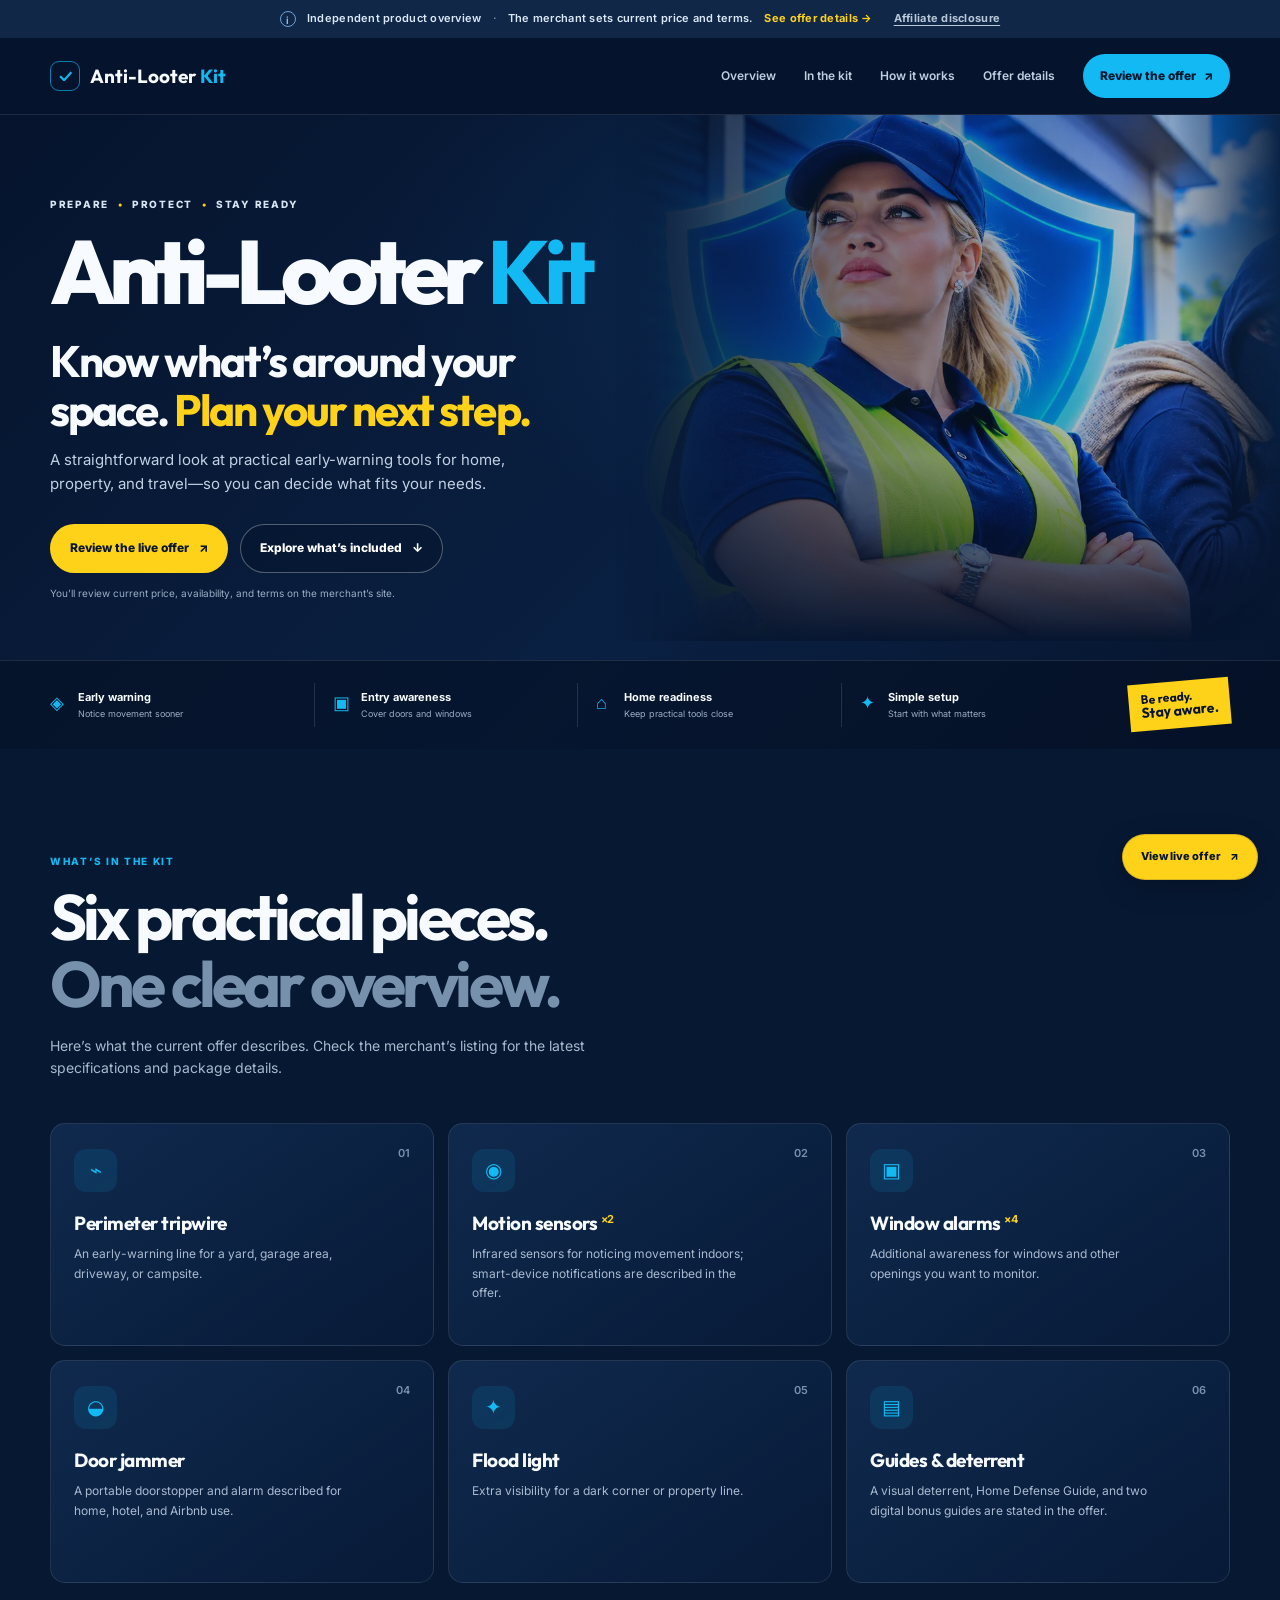
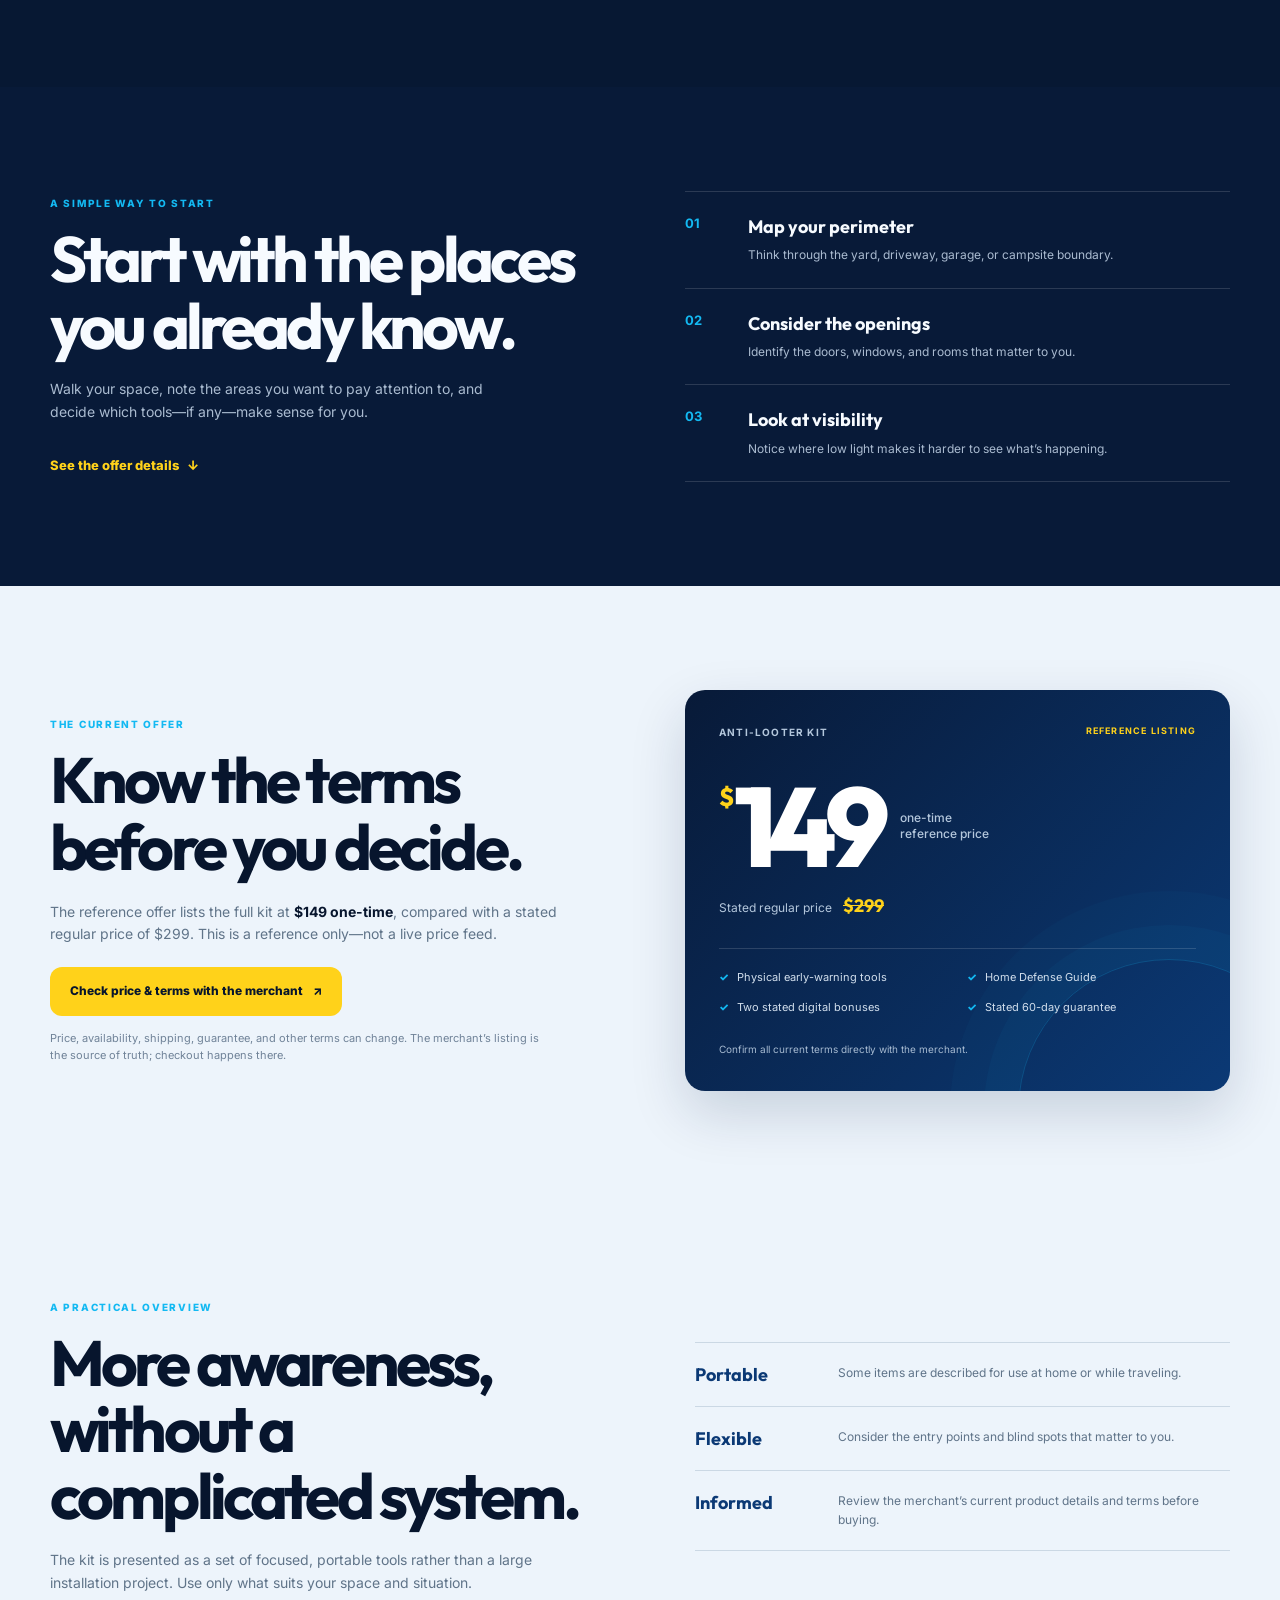
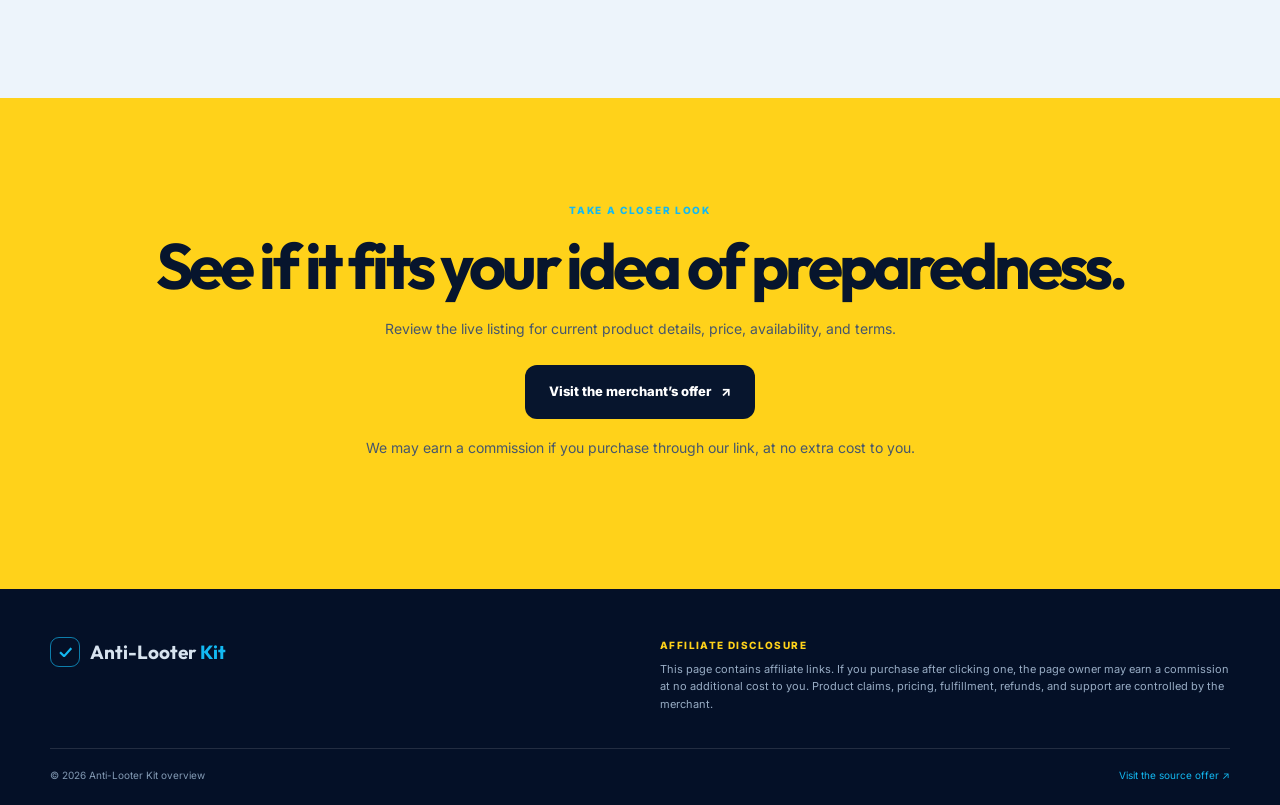
==== commit 6b2bc3dd: "Improve landing page clarity and trust" ====
--- a/public/index.html
+++ b/public/index.html
@@ -4,75 +4,30 @@
     <meta charset="UTF-8" />
     <meta name="viewport" content="width=device-width, initial-scale=1.0" />
     <meta name="theme-color" content="#06142d" />
-    <meta name="description" content="Anti-Looter Kit: practical tools and guides for improving awareness around your home, property, and travel spaces." />
-    <meta property="og:title" content="Anti-Looter Kit — Prepare. Protect. Stay Ready." />
-    <meta property="og:description" content="A straightforward early-warning and home-readiness kit with physical devices, guides, and a stated 60-day guarantee." />
-    <title>Anti-Looter Kit — Prepare. Protect. Stay Ready.</title>
+    <meta name="description" content="A clear, independent overview of the Anti-Looter Kit: what is included, how the tools may be used, and what to check before you buy." />
+    <meta property="og:title" content="Anti-Looter Kit — A Clear, Practical Overview" />
+    <meta property="og:description" content="Explore the kit contents, understand the offer, and review current price and terms with the merchant." />
+    <title>Anti-Looter Kit — A Clear, Practical Overview</title>
     <link rel="preconnect" href="https://fonts.googleapis.com" />
     <link rel="preconnect" href="https://fonts.gstatic.com" crossorigin />
     <link href="https://fonts.googleapis.com/css2?family=Inter:wght@400;500;600;700;800&family=Outfit:wght@500;600;700;800&display=swap" rel="stylesheet" />
     <link rel="icon" href="https://www.antilooter-kit.com/favicon.ico" />
     <link rel="preload" as="image" href="hero-reference.webp?v=20261115-hero8" fetchpriority="high" />
-    <link rel="stylesheet" href="styles.css?v=20261115-hero8" />
+    <link rel="stylesheet" href="styles.css?v=20261115-overview2" />
     <script defer src="script.js"></script>
   </head>
   <body>
-    <div class="announcement urgency-banner"><div class="container announcement-inner"><span class="pulse"></span><strong>Today’s offer check window</strong><span class="urgency-copy">refreshes in</span><div class="countdown" aria-label="Time until this page refreshes" aria-live="polite"><span id="count-hours">00</span><i>:</i><span id="count-minutes">00</span><i>:</i><span id="count-seconds">00</span></div><span class="urgency-note">page timer only · merchant controls live terms</span><a class="urgency-link" href="https://www.antilooter-kit.com/main#aff=bugdata24" target="_blank" rel="sponsored nofollow noopener">Review offer →</a><a class="disclosure-link" href="#disclosure">Affiliate disclosure</a></div></div>
-
-    <header class="site-header">
-      <div class="container nav-row">
-        <a class="brand" href="#top" aria-label="Anti-Looter Kit home"><span class="brand-shield" aria-hidden="true">✓</span><span>Anti-Looter <b>Kit</b></span></a>
-        <button class="menu-toggle" aria-expanded="false" aria-controls="site-nav">Menu <span>☰</span></button>
-        <nav id="site-nav" class="site-nav" aria-label="Primary navigation">
-          <a class="active" href="#top">Home</a><a href="#features">Features</a><a href="#how-it-works">How It Works</a><a href="#offer">Get Started</a>
-          <a class="nav-cta" href="https://www.antilooter-kit.com/main#aff=bugdata24" target="_blank" rel="sponsored nofollow noopener">Protect Your Space <span>→</span></a>
-        </nav>
-      </div>
-    </header>
-
+    <div class="announcement"><div class="container announcement-inner"><span class="announcement-mark" aria-hidden="true">i</span><span>Independent product overview</span><span class="announcement-divider" aria-hidden="true">·</span><span class="announcement-note">The merchant sets current price and terms.</span><a href="#offer">See offer details <span aria-hidden="true">→</span></a><a class="disclosure-link" href="#disclosure">Affiliate disclosure</a></div></div>
+    <header class="site-header"><div class="container nav-row"><a class="brand" href="#top" aria-label="Anti-Looter Kit home"><span class="brand-shield" aria-hidden="true">✓</span><span>Anti-Looter <b>Kit</b></span></a><button class="menu-toggle" aria-expanded="false" aria-controls="site-nav" aria-label="Open navigation"><span aria-hidden="true">☰</span></button><nav id="site-nav" class="site-nav" aria-label="Primary navigation"><a href="#top">Overview</a><a href="#features">In the kit</a><a href="#how-it-works">How it works</a><a href="#offer">Offer details</a><a class="nav-cta" href="https://www.antilooter-kit.com/main#aff=bugdata24" target="_blank" rel="sponsored nofollow noopener">Review the offer <span aria-hidden="true">↗</span></a></nav></div></header>
     <main id="top">
-      <section class="hero">
-        <div class="container hero-grid">
-          <div class="hero-copy reveal">
-            <p class="hero-kicker">PREPARE <span>•</span> PROTECT <span>•</span> STAY READY</p>
-            <h1>Anti-Looter <strong>Kit</strong></h1>
-            <h2>Keep your home, property, and people <em>better prepared.</em></h2>
-            <p class="hero-lede">Practical early-warning tools and straightforward guides to help you notice what is happening around your space sooner.</p>
-            <div class="hero-actions"><a class="button button-yellow" href="https://www.antilooter-kit.com/main#aff=bugdata24" target="_blank" rel="sponsored nofollow noopener"><span class="shield-check">✓</span> Get the kit today <span>→</span></a><a class="button button-ghost" href="https://www.antilooter-kit.com/main#aff=bugdata24" target="_blank" rel="sponsored nofollow noopener"><span class="play">▶</span> See what’s included</a></div>
-            <p class="hero-note">No checkout on this page. You’ll review the live merchant offer next.</p>
-          </div>
-          <div class="hero-art reveal reveal-delay-1" role="img" aria-label="Preparedness scene showing a safety professional and property awareness tools"></div>
-        </div>
-        <div class="hero-bottom"><div class="container signal-row"><div class="signal-item"><span class="signal-icon">◈</span><b>Early warning</b><small>Notice movement sooner</small></div><div class="signal-item"><span class="signal-icon">▣</span><b>Entry awareness</b><small>Cover doors and windows</small></div><div class="signal-item"><span class="signal-icon">⌂</span><b>Home readiness</b><small>Keep practical tools close</small></div><div class="signal-item"><span class="signal-icon">✦</span><b>Simple setup</b><small>Start with what matters</small></div><div class="ready-sticker">Be ready.<br /><strong>Stay aware.</strong></div></div></div>
-      </section>
-
-      <section id="features" class="features section">
-        <div class="container">
-          <div class="section-intro reveal"><p class="section-label">WHAT’S INSIDE</p><h2>Simple tools. Clearer awareness.</h2><p>One kit that brings together the practical pieces described in the current offer.</p></div>
-          <div class="feature-grid">
-            <article class="feature-card reveal"><div class="feature-number">01</div><div class="feature-icon">⌁</div><h3>Perimeter tripwire</h3><p>An early-warning line for the yard, garage area, driveway, or campsite.</p></article>
-            <article class="feature-card reveal reveal-delay-1"><div class="feature-number">02</div><div class="feature-icon">◉</div><h3>Motion sensors <sup>×2</sup></h3><p>Infrared sensors for noticing movement inside your home, with smart-device notification described in the offer.</p></article>
-            <article class="feature-card reveal reveal-delay-2"><div class="feature-number">03</div><div class="feature-icon">▣</div><h3>Window alarms <sup>×4</sup></h3><p>Extra awareness for windows and other openings you want to keep on your map.</p></article>
-            <article class="feature-card reveal"><div class="feature-number">04</div><div class="feature-icon">◒</div><h3>Door jammer</h3><p>A portable doorstopper and alarm described for home, hotel, and Airbnb use.</p></article>
-            <article class="feature-card reveal reveal-delay-1"><div class="feature-number">05</div><div class="feature-icon">✦</div><h3>Flood light</h3><p>Additional visibility for the hours when a dark corner or property line is hardest to read.</p></article>
-            <article class="feature-card reveal reveal-delay-2"><div class="feature-number">06</div><div class="feature-icon">▤</div><h3>Guides & deterrent</h3><p>A visual deterrent, Home Defense Guide, and two stated digital bonus guides.</p></article>
-          </div>
-        </div>
-      </section>
-
-      <section id="how-it-works" class="how section-dark section">
-        <div class="container how-grid"><div class="how-copy reveal"><p class="section-label blue-label">HOW IT WORKS</p><h2>Start with the places you already know.</h2><p>There is no need to overcomplicate it. Walk your space, identify the areas you want to notice first, and add the right tool.</p><a class="button button-yellow" href="https://www.antilooter-kit.com/main#aff=bugdata24" target="_blank" rel="sponsored nofollow noopener">Review the live offer <span>→</span></a></div><div class="steps reveal reveal-delay-1"><div class="step"><span>01</span><div><b>Map your perimeter</b><p>Think through the yard, driveway, garage, or campsite boundary.</p></div></div><div class="step"><span>02</span><div><b>Cover the openings</b><p>Add awareness around doors, windows, and rooms that matter.</p></div></div><div class="step"><span>03</span><div><b>Make low light readable</b><p>Use visibility and deterrence tools where darkness creates blind spots.</p></div></div></div></div>
-      </section>
-
-      <section class="offer section" id="offer"><div class="container offer-grid"><div class="offer-copy reveal"><p class="section-label">CURRENT OFFER</p><h2>Prepare with a practical starting point.</h2><p>The reference offer currently lists the full kit at <strong>$149 one-time</strong>, compared with a stated regular price of $299. Pricing, availability, shipping, and terms are controlled by the merchant.</p><a class="button button-yellow" href="https://www.antilooter-kit.com/main#aff=bugdata24" target="_blank" rel="sponsored nofollow noopener">Check today’s offer <span>→</span></a><small>Prices and availability may change. This page does not process payments.</small></div><div class="price-card reveal reveal-delay-1"><div class="price-top"><span>ANTI-LOOTER KIT</span><span class="live-dot">● LIVE OFFER</span></div><div class="price"><sup>$</sup>149 <small>one-time<br />payment</small></div><div class="old-price">Reference regular price <s>$299</s></div><ul><li>Physical early-warning tools</li><li>Home Defense Guide</li><li>Two stated digital bonuses</li><li>Stated 60-day guarantee</li></ul><div class="price-badge">CURRENT<br /><b>OFFER</b></div></div></div></section>
-
-      <section class="trust section-light section"><div class="container trust-grid"><div class="trust-copy reveal"><p class="section-label">WHY TAKE A LOOK</p><h2>More awareness without a complicated system.</h2><p>The kit is built around focused, portable tools rather than a large installation project. Use what fits your space, then review the merchant’s current terms before you buy.</p></div><div class="trust-points reveal reveal-delay-1"><div><b>Portable</b><span>Door jammer and tripwire can travel with you.</span></div><div><b>Practical</b><span>Start with entry points and blind spots you already know.</span></div><div><b>Clear</b><span>One page to understand the offer before you decide.</span></div></div></div></section>
-
-      <section class="final section"><div class="container final-inner reveal"><p class="section-label">TAKE THE NEXT STEP</p><h2>Be ready to notice more.</h2><p>Review the live Anti-Looter Kit offer and see whether it fits how you want to prepare.</p><a class="button button-yellow button-large" href="https://www.antilooter-kit.com/main#aff=bugdata24" target="_blank" rel="sponsored nofollow noopener">Get the Anti-Looter Kit <span>→</span></a></div></section>
+      <section class="hero"><div class="container hero-grid"><div class="hero-copy reveal"><p class="hero-kicker">PREPARE <span>•</span> PROTECT <span>•</span> STAY READY</p><h1>Anti-Looter <strong>Kit</strong></h1><h2>Know what’s around your space. <em>Plan your next step.</em></h2><p class="hero-lede">A straightforward look at practical early-warning tools for home, property, and travel—so you can decide what fits your needs.</p><div class="hero-actions"><a class="button button-yellow" href="https://www.antilooter-kit.com/main#aff=bugdata24" target="_blank" rel="sponsored nofollow noopener">Review the live offer <span aria-hidden="true">↗</span></a><a class="button button-ghost" href="#features">Explore what’s included <span aria-hidden="true">↓</span></a></div><p class="hero-note">You’ll review current price, availability, and terms on the merchant’s site.</p></div><div class="hero-art reveal reveal-delay-1" role="img" aria-label="Preparedness scene illustrating awareness around a property"></div></div><div class="hero-bottom"><div class="container signal-row"><div class="signal-item"><span class="signal-icon" aria-hidden="true">◈</span><b>Early warning</b><small>Notice movement sooner</small></div><div class="signal-item"><span class="signal-icon" aria-hidden="true">▣</span><b>Entry awareness</b><small>Cover doors and windows</small></div><div class="signal-item"><span class="signal-icon" aria-hidden="true">⌂</span><b>Home readiness</b><small>Keep practical tools close</small></div><div class="signal-item"><span class="signal-icon" aria-hidden="true">✦</span><b>Simple setup</b><small>Start with what matters</small></div><div class="ready-sticker">Be ready.<br /><strong>Stay aware.</strong></div></div></div></section>
+      <section id="features" class="features section"><div class="container"><div class="section-intro reveal"><p class="section-label">WHAT’S IN THE KIT</p><h2>Six practical pieces.<br /><span>One clear overview.</span></h2><p>Here’s what the current offer describes. Check the merchant’s listing for the latest specifications and package details.</p></div><div class="feature-grid"><article class="feature-card reveal"><div class="feature-number">01</div><div class="feature-icon" aria-hidden="true">⌁</div><h3>Perimeter tripwire</h3><p>An early-warning line for a yard, garage area, driveway, or campsite.</p></article><article class="feature-card reveal reveal-delay-1"><div class="feature-number">02</div><div class="feature-icon" aria-hidden="true">◉</div><h3>Motion sensors <sup>×2</sup></h3><p>Infrared sensors for noticing movement indoors; smart-device notifications are described in the offer.</p></article><article class="feature-card reveal reveal-delay-2"><div class="feature-number">03</div><div class="feature-icon" aria-hidden="true">▣</div><h3>Window alarms <sup>×4</sup></h3><p>Additional awareness for windows and other openings you want to monitor.</p></article><article class="feature-card reveal"><div class="feature-number">04</div><div class="feature-icon" aria-hidden="true">◒</div><h3>Door jammer</h3><p>A portable doorstopper and alarm described for home, hotel, and Airbnb use.</p></article><article class="feature-card reveal reveal-delay-1"><div class="feature-number">05</div><div class="feature-icon" aria-hidden="true">✦</div><h3>Flood light</h3><p>Extra visibility for a dark corner or property line.</p></article><article class="feature-card reveal reveal-delay-2"><div class="feature-number">06</div><div class="feature-icon" aria-hidden="true">▤</div><h3>Guides & deterrent</h3><p>A visual deterrent, Home Defense Guide, and two digital bonus guides are stated in the offer.</p></article></div></div></section>
+      <section id="how-it-works" class="how section-dark section"><div class="container how-grid"><div class="how-copy reveal"><p class="section-label blue-label">A SIMPLE WAY TO START</p><h2>Start with the places you already know.</h2><p>Walk your space, note the areas you want to pay attention to, and decide which tools—if any—make sense for you.</p><a class="text-link" href="#offer">See the offer details <span aria-hidden="true">↓</span></a></div><div class="steps reveal reveal-delay-1"><div class="step"><span>01</span><div><b>Map your perimeter</b><p>Think through the yard, driveway, garage, or campsite boundary.</p></div></div><div class="step"><span>02</span><div><b>Consider the openings</b><p>Identify the doors, windows, and rooms that matter to you.</p></div></div><div class="step"><span>03</span><div><b>Look at visibility</b><p>Notice where low light makes it harder to see what’s happening.</p></div></div></div></div></section>
+      <section class="offer section" id="offer"><div class="container offer-grid"><div class="offer-copy reveal"><p class="section-label">THE CURRENT OFFER</p><h2>Know the terms before you decide.</h2><p>The reference offer lists the full kit at <strong>$149 one-time</strong>, compared with a stated regular price of $299. This is a reference only—not a live price feed.</p><a class="button button-yellow" href="https://www.antilooter-kit.com/main#aff=bugdata24" target="_blank" rel="sponsored nofollow noopener">Check price &amp; terms with the merchant <span aria-hidden="true">↗</span></a><small>Price, availability, shipping, guarantee, and other terms can change. The merchant’s listing is the source of truth; checkout happens there.</small></div><div class="price-card reveal reveal-delay-1"><div class="price-top"><span>ANTI-LOOTER KIT</span><span class="reference-label">REFERENCE LISTING</span></div><div class="price"><sup>$</sup>149 <small>one-time<br />reference price</small></div><div class="old-price">Stated regular price <s>$299</s></div><ul><li>Physical early-warning tools</li><li>Home Defense Guide</li><li>Two stated digital bonuses</li><li>Stated 60-day guarantee</li></ul><p class="price-footnote">Confirm all current terms directly with the merchant.</p></div></div></section>
+      <section class="trust section-light section"><div class="container trust-grid"><div class="trust-copy reveal"><p class="section-label">A PRACTICAL OVERVIEW</p><h2>More awareness, without a complicated system.</h2><p>The kit is presented as a set of focused, portable tools rather than a large installation project. Use only what suits your space and situation.</p></div><div class="trust-points reveal reveal-delay-1"><div><b>Portable</b><span>Some items are described for use at home or while traveling.</span></div><div><b>Flexible</b><span>Consider the entry points and blind spots that matter to you.</span></div><div><b>Informed</b><span>Review the merchant’s current product details and terms before buying.</span></div></div></div></section>
+      <section class="final section"><div class="container final-inner reveal"><p class="section-label">TAKE A CLOSER LOOK</p><h2>See if it fits your idea of preparedness.</h2><p>Review the live listing for current product details, price, availability, and terms.</p><a class="button button-yellow button-large" href="https://www.antilooter-kit.com/main#aff=bugdata24" target="_blank" rel="sponsored nofollow noopener">Visit the merchant’s offer <span aria-hidden="true">↗</span></a><p class="affiliate-note">We may earn a commission if you purchase through our link, at no extra cost to you.</p></div></section>
     </main>
-
-    <a class="floating-offer" href="https://www.antilooter-kit.com/main#aff=bugdata24" target="_blank" rel="sponsored nofollow noopener">See the full offer <span>→</span></a>
-
-    <footer class="footer" id="disclosure"><div class="container footer-top"><div class="brand"><span class="brand-shield">✓</span><span>Anti-Looter <b>Kit</b></span></div><div><p class="footer-label">Affiliate disclosure</p><p>This page contains affiliate links. If you purchase after clicking one, the page owner may earn a commission at no additional cost to you. Product claims, pricing, fulfillment, refunds, and support are controlled by the merchant.</p></div></div><div class="container footer-bottom"><span>© <span id="year"></span> Anti-Looter Kit overview</span><a href="https://www.antilooter-kit.com/main#aff=bugdata24" target="_blank" rel="sponsored nofollow noopener">Visit the source offer →</a></div></footer>
+    <a class="floating-offer" href="https://www.antilooter-kit.com/main#aff=bugdata24" target="_blank" rel="sponsored nofollow noopener">View live offer <span aria-hidden="true">↗</span></a>
+    <footer class="footer" id="disclosure"><div class="container footer-top"><a class="brand" href="#top" aria-label="Anti-Looter Kit home"><span class="brand-shield" aria-hidden="true">✓</span><span>Anti-Looter <b>Kit</b></span></a><div><p class="footer-label">Affiliate disclosure</p><p>This page contains affiliate links. If you purchase after clicking one, the page owner may earn a commission at no additional cost to you. Product claims, pricing, fulfillment, refunds, and support are controlled by the merchant.</p></div></div><div class="container footer-bottom"><span>© <span id="year"></span> Anti-Looter Kit overview</span><a href="https://www.antilooter-kit.com/main#aff=bugdata24" target="_blank" rel="sponsored nofollow noopener">Visit the source offer <span aria-hidden="true">↗</span></a></div></footer>
   </body>
 </html>
--- a/public/styles.css
+++ b/public/styles.css
@@ -1,39 +1 @@
-:root{--navy:#06142d;--navy-2:#0b2146;--blue:#087df5;--cyan:#13b9f2;--yellow:#ffd21a;--yellow-2:#ffea66;--white:#f7fbff;--muted:#b5c4d7;--line:rgba(255,255,255,.14);--card:#0d2850;--ink:#07152d;--display:"Outfit",Arial,sans-serif;--body:"Inter",Arial,sans-serif}*{box-sizing:border-box}html{scroll-behavior:smooth}body{margin:0;background:var(--navy);color:var(--white);font-family:var(--body);font-size:16px;line-height:1.55;-webkit-font-smoothing:antialiased}a{color:inherit;text-decoration:none}.container{width:min(1180px,calc(100% - 48px));margin:0 auto}.section{padding:104px 0}.section-light{background:#edf4fb;color:var(--ink)}.announcement{background:var(--yellow);color:var(--ink);font-size:11px;font-weight:700;letter-spacing:.05em}.announcement-inner{display:flex;justify-content:center;align-items:center;gap:10px;min-height:33px}.announcement a{margin-left:12px;border-bottom:1px solid rgba(7,21,45,.5)}.pulse{width:6px;height:6px;border-radius:50%;background:var(--ink);box-shadow:0 0 0 4px rgba(7,21,45,.13)}
-.site-header{position:sticky;z-index:10;top:0;background:rgba(6,20,45,.88);border-bottom:1px solid rgba(255,255,255,.1);backdrop-filter:blur(16px)}.nav-row{display:flex;align-items:center;justify-content:space-between;min-height:78px;gap:24px}.brand{display:inline-flex;align-items:center;gap:10px;font:700 21px var(--display);letter-spacing:-.04em;white-space:nowrap}.brand b{color:var(--cyan);font-style:italic}.brand-shield{display:grid;place-items:center;width:31px;height:35px;color:var(--cyan);border:3px solid var(--cyan);clip-path:polygon(50% 0,94% 16%,88% 63%,50% 100%,12% 63%,6% 16%);font:800 15px var(--body)}.site-nav{display:flex;align-items:center;gap:27px;color:#e2edf9;font-size:13px;font-weight:600}.site-nav a:not(.nav-cta){opacity:.82;transition:color .2s ease,opacity .2s ease}.site-nav a:not(.nav-cta):hover,.site-nav a.active{opacity:1;color:#fff}.nav-cta{display:inline-flex;gap:10px;align-items:center;padding:12px 19px;border-radius:999px;background:linear-gradient(100deg,var(--blue),var(--cyan));box-shadow:0 8px 25px rgba(8,125,245,.25);transition:transform .2s ease}.nav-cta:hover{transform:translateY(-2px)}.menu-toggle{display:none;border:0;background:transparent;color:#fff;font:600 13px var(--body)}
-.hero{position:relative;overflow:hidden;background:radial-gradient(circle at 74% 35%,rgba(0,139,255,.27),transparent 35%),linear-gradient(115deg,#06142d 0%,#07182f 52%,#08295b 100%);padding:70px 0 0}.hero:before{content:"";position:absolute;inset:0;background:linear-gradient(90deg,rgba(6,20,45,.7),transparent 65%),linear-gradient(0deg,rgba(6,20,45,.35),transparent 35%);pointer-events:none}.hero-grid{position:relative;z-index:1;display:grid;grid-template-columns:.85fr 1.15fr;min-height:555px;align-items:center;gap:34px}.hero-copy{padding:32px 0 70px}.hero-kicker{margin:0 0 19px;color:#e9f5ff;font-size:15px;font-weight:600;letter-spacing:.2em}.hero-kicker span{color:var(--cyan);margin:0 6px}.hero h1{margin:0;font:800 clamp(3.5rem,6.7vw,6.7rem)/.92 var(--display);letter-spacing:-.07em}.hero h1 strong{color:var(--cyan);font-style:italic}.hero h2{max-width:620px;margin:18px 0 0;font:700 clamp(1.7rem,3.4vw,3.4rem)/1.02 var(--display);letter-spacing:-.055em}.hero h2 em{color:var(--yellow);font-style:normal}.hero-lede{max-width:540px;margin:23px 0 0;color:#d1deed;font-size:17px}.hero-actions{display:flex;flex-wrap:wrap;align-items:center;gap:15px;margin-top:30px}.button{display:inline-flex;align-items:center;justify-content:center;gap:11px;padding:14px 22px;border:1px solid transparent;border-radius:999px;font-size:13px;font-weight:800;transition:transform .2s ease,box-shadow .2s ease,background .2s ease}.button:hover{transform:translateY(-3px);box-shadow:0 12px 28px rgba(0,0,0,.2)}.button-yellow{color:var(--ink);background:var(--yellow)}.button-yellow:hover{background:var(--yellow-2)}.button-ghost{border-color:rgba(255,255,255,.7);color:#fff}.button-ghost:hover{background:rgba(255,255,255,.12)}.shield-check{display:grid;place-items:center;width:21px;height:21px;border:2px solid currentColor;clip-path:polygon(50% 0,94% 16%,88% 63%,50% 100%,12% 63%,6% 16%);font-size:12px}.play{font-size:11px}.hero-note{margin:13px 0 0;color:#92aac7;font-size:11px}.hero-art{position:relative;align-self:stretch;min-height:590px;overflow:hidden;background-image:linear-gradient(90deg,rgba(6,20,45,.92) 0%,rgba(6,20,45,.22) 28%,rgba(6,20,45,0) 58%),url("hero-reference.webp?v=20261115-hero8");background-size:auto 100%;background-position:82% center;background-repeat:no-repeat;filter:saturate(1.08);}.hero-art:after{content:"";position:absolute;inset:auto 0 0;height:45%;background:linear-gradient(0deg,var(--navy),transparent);pointer-events:none}.hero-bottom{position:relative;z-index:2;background:linear-gradient(180deg,rgba(4,17,39,.1),rgba(4,17,39,.92));margin-top:-54px}.signal-row{display:grid;grid-template-columns:repeat(4,1fr) 1.05fr;align-items:center;min-height:135px}.signal-item{display:grid;grid-template-columns:38px 1fr;column-gap:10px;align-items:center;padding:18px 20px;border-right:1px solid var(--line)}.signal-icon{grid-row:span 2;color:var(--cyan);font-size:29px;line-height:1}.signal-item b{font:600 14px var(--display)}.signal-item small{color:#a4bad1;font-size:11px}.ready-sticker{justify-self:end;padding:14px 24px 15px;color:var(--ink);background:var(--yellow);font:700 22px/1.05 var(--display);font-style:italic;transform:rotate(-4deg);clip-path:polygon(3% 12%,98% 0,93% 91%,2% 100%)}.ready-sticker strong{color:#0757c9}
-.section-label{margin:0 0 16px;color:var(--blue);font-size:11px;font-weight:800;letter-spacing:.16em}.blue-label{color:var(--cyan)}.section-intro{max-width:680px;margin-bottom:45px}.section-intro h2,.how-copy h2,.offer-copy h2,.trust-copy h2,.final h2{margin:0;font:700 clamp(2.6rem,5vw,5rem)/.98 var(--display);letter-spacing:-.065em}.section-intro>p:last-child{margin:18px 0 0;color:#61758f}.feature-grid{display:grid;grid-template-columns:repeat(3,1fr);gap:15px}.feature-card{min-height:245px;padding:24px;background:#fff;border:1px solid #dae6f1;border-radius:13px;box-shadow:0 10px 28px rgba(7,31,67,.06);transition:transform .2s ease,box-shadow .2s ease}.feature-card:hover{transform:translateY(-4px);box-shadow:0 18px 36px rgba(7,31,67,.12)}.feature-number{float:right;color:#7c94ae;font:700 11px var(--display)}.feature-icon{display:grid;place-items:center;width:42px;height:42px;margin:22px 0 20px;color:var(--blue);background:#e5f1ff;border-radius:11px;font-size:24px}.feature-card h3{margin:0;color:var(--ink);font:700 20px/1.1 var(--display)}.feature-card sup{color:var(--blue);font-size:10px}.feature-card p{margin:12px 0 0;color:#647891;font-size:13px;line-height:1.55}
-.section-dark{background:linear-gradient(120deg,#06142d,#0a2957)}.how-grid{display:grid;grid-template-columns:.85fr 1.15fr;gap:110px;align-items:center}.how-copy h2{color:#fff}.how-copy>p:not(.section-label){max-width:480px;margin:24px 0 31px;color:#b8cbe0;font-size:16px}.steps{border-top:1px solid var(--line)}.step{display:grid;grid-template-columns:45px 1fr;gap:18px;padding:25px 0;border-bottom:1px solid var(--line)}.step>span{color:var(--yellow);font:700 13px var(--display)}.step b{font:700 21px var(--display)}.step p{margin:6px 0 0;color:#9fb4cc;font-size:13px}.offer{background:#eef5fb;color:var(--ink)}.offer-grid{display:grid;grid-template-columns:1fr .95fr;gap:110px;align-items:center}.offer-copy>p:not(.section-label){max-width:500px;margin:24px 0 28px;color:#5d7087}.offer-copy strong{color:var(--ink)}.offer-copy small{display:block;margin-top:14px;color:#7a8da3;font-size:11px}.price-card{position:relative;overflow:hidden;padding:32px;color:#fff;background:linear-gradient(130deg,#081a38,#0a3a78);border-radius:18px;box-shadow:0 23px 45px rgba(7,31,67,.18)}.price-card:after{content:"";position:absolute;width:260px;height:260px;right:-120px;bottom:-150px;border:1px solid rgba(19,185,242,.28);border-radius:50%}.price-top{display:flex;justify-content:space-between;color:#aac0d8;font-size:10px;font-weight:700;letter-spacing:.14em}.live-dot{color:var(--yellow)}.price{display:flex;align-items:center;margin-top:47px;font:800 100px/.8 var(--display);letter-spacing:-.1em}.price sup{align-self:flex-start;margin-top:12px;color:var(--yellow);font-size:28px;letter-spacing:0}.price small{margin-left:20px;color:#aac0d8;font:500 12px/1.3 var(--body);letter-spacing:0}.old-price{margin-top:23px;color:#a9bdd3;font-size:12px}.old-price s{margin-left:10px;color:var(--yellow);font:700 18px var(--display)}.price-card ul{display:grid;grid-template-columns:repeat(2,1fr);gap:12px;margin:35px 0 0;padding:18px 0 0;border-top:1px solid var(--line);list-style:none}.price-card li{color:#c4d5e6;font-size:11px}.price-card li:before{content:"✓";margin-right:7px;color:var(--cyan);font-weight:800}.price-badge{position:absolute;top:28px;right:27px;display:grid;place-items:center;width:74px;height:74px;color:var(--ink);background:var(--yellow);border-radius:50%;font-size:9px;font-weight:700;line-height:1.1;text-align:center;transform:rotate(9deg)}.price-badge b{font-size:11px}.trust-grid{display:grid;grid-template-columns:.9fr 1.1fr;gap:120px;align-items:center}.trust-copy h2{color:var(--ink)}.trust-copy>p:last-child{max-width:530px;margin:23px 0 0;color:#5f7286}.trust-points{border-top:1px solid #ccd9e5}.trust-points div{display:grid;grid-template-columns:155px 1fr;gap:18px;padding:21px 0;border-bottom:1px solid #ccd9e5}.trust-points b{font:700 18px var(--display);color:var(--blue)}.trust-points span{color:#607489;font-size:13px}.final{background:var(--yellow);color:var(--ink)}.final-inner{text-align:center}.final h2{max-width:760px;margin:0 auto}.final-inner>p:not(.section-label){max-width:540px;margin:22px auto 28px;color:#47576c}.button-large{padding:17px 28px;font-size:14px;background:var(--ink);color:#fff}.button-large:hover{background:#112d56}.footer{background:#041027;color:#d7e3ef}.footer-top{display:grid;grid-template-columns:.8fr 1.2fr;gap:100px;padding:50px 0 38px}.footer-top>.brand{align-self:start}.footer-top>div:last-child{max-width:560px;justify-self:end}.footer-label{margin:0 0 10px;color:var(--yellow);font-size:10px;font-weight:800;letter-spacing:.14em;text-transform:uppercase}.footer-top p:last-child{margin:0;color:#8ea5be;font-size:12px}.footer-bottom{display:flex;justify-content:space-between;gap:15px;padding:19px 0 24px;border-top:1px solid rgba(255,255,255,.12);color:#7e96b0;font-size:11px}.footer-bottom a{color:var(--cyan)}.reveal{opacity:1;transform:translateY(0)}.js .reveal{opacity:0;transform:translateY(16px);transition:opacity .65s ease,transform .65s ease}.js .reveal.is-visible{opacity:1;transform:translateY(0)}.reveal-delay-1{transition-delay:.1s!important}.reveal-delay-2{transition-delay:.2s!important}
-@media(max-width:980px){.hero-grid{grid-template-columns:1fr;min-height:0}.hero-copy{max-width:700px;padding-bottom:20px}.hero-art{min-height:440px;background-position:76% center}.signal-row{grid-template-columns:repeat(4,1fr)}.ready-sticker{display:none}.how-grid,.offer-grid,.trust-grid{gap:55px}.feature-grid{grid-template-columns:repeat(2,1fr)}.footer-top{gap:50px}}
-@media(max-width:700px){.container{width:min(100% - 34px,560px)}.announcement-inner{font-size:9px;min-height:31px}.announcement a{margin-left:3px}.nav-row{min-height:68px}.menu-toggle{display:block}.site-nav{position:absolute;top:68px;left:0;right:0;display:none;flex-direction:column;align-items:stretch;gap:0;padding:10px 17px 18px;background:#06142d;border-bottom:1px solid var(--line)}.site-nav.is-open{display:flex}.site-nav a{padding:12px 0}.site-nav .nav-cta{justify-content:center;margin-top:8px}.hero{padding-top:43px}.hero-kicker{font-size:11px;letter-spacing:.13em}.hero h1{font-size:clamp(3.4rem,16vw,5.2rem)}.hero h2{font-size:clamp(1.8rem,9vw,3rem)}.hero-lede{font-size:15px}.hero-actions{align-items:stretch;flex-direction:column}.button{width:100%}.hero-art{min-height:300px;background-size:auto 100%;background-position:74% center;margin:0 -17px}.hero-bottom{margin-top:-35px}.signal-row{grid-template-columns:repeat(2,1fr);padding-bottom:13px}.signal-item{grid-template-columns:30px 1fr;padding:13px 6px;border-right:0}.signal-icon{font-size:22px}.signal-item b{font-size:12px}.signal-item small{font-size:9px}.section{padding:76px 0}.section-intro h2,.how-copy h2,.offer-copy h2,.trust-copy h2,.final h2{font-size:clamp(2.6rem,13vw,4.3rem)}.feature-grid{grid-template-columns:1fr;gap:11px}.feature-card{min-height:0;padding:21px}.how-grid,.offer-grid,.trust-grid{grid-template-columns:1fr;gap:50px}.step{padding:21px 0}.price-card{padding:25px}.price{font-size:82px}.price-card ul{gap:10px}.price-card li{font-size:10px}.price-badge{width:63px;height:63px;top:22px;right:20px;font-size:8px}.footer-top{grid-template-columns:1fr;gap:32px;padding:42px 0 30px}.footer-top>div:last-child{justify-self:start}.footer-bottom{flex-direction:column;gap:8px}}
-@media(prefers-reduced-motion:reduce){html{scroll-behavior:auto}.js .reveal{opacity:1;transform:none;transition:none}.button,.feature-card{transition:none}}
-
-/* Transparent urgency banner and countdown */
-.urgency-banner{background:linear-gradient(90deg,#ffd21a,#ffe34e);color:var(--ink)}.urgency-banner .announcement-inner{min-height:43px;gap:10px;font-size:11px}.urgency-banner strong{font-weight:800;letter-spacing:.03em}.urgency-copy{font-weight:600;opacity:.78}.countdown{display:inline-flex;align-items:center;gap:3px;margin-left:2px;font:800 15px/1 var(--display);letter-spacing:.08em}.countdown span{min-width:23px;padding:5px 4px;background:rgba(7,21,45,.1);border-radius:4px;text-align:center}.countdown i{font-style:normal;opacity:.55}.urgency-note{color:rgba(7,21,45,.62);font-size:9px;font-weight:600;white-space:nowrap}.urgency-link{margin-left:8px;padding:7px 12px;color:#fff;background:var(--ink);border-radius:999px;font-size:10px;font-weight:800;white-space:nowrap}.disclosure-link{margin-left:auto;border-bottom:1px solid rgba(7,21,45,.45);font-size:10px;white-space:nowrap}@media(max-width:700px){.urgency-banner .announcement-inner{min-height:47px;gap:6px;font-size:9px}.urgency-copy{display:none}.countdown{font-size:12px;gap:2px}.countdown span{min-width:19px;padding:4px 2px}.urgency-note{display:none}.urgency-link{margin-left:3px;padding:6px 8px;font-size:9px}.disclosure-link{display:none}}
-
-/* More direct first-screen conversion path */
-.hero{background-image:linear-gradient(90deg,rgba(6,20,45,.97) 0%,rgba(6,20,45,.78) 39%,rgba(6,20,45,.24) 78%),linear-gradient(0deg,rgba(6,20,45,.68),transparent 45%),url("hero-reference.webp?v=20261115-hero8");background-size:cover;background-position:center right}.hero:before{background:linear-gradient(90deg,rgba(6,20,45,.42),transparent 72%),linear-gradient(0deg,rgba(6,20,45,.18),transparent 45%)}.hero-grid{grid-template-columns:1fr;min-height:590px}.hero-copy{max-width:700px}.hero-art{display:none}.floating-offer{display:none}
-@media(max-width:700px){.hero{background-position:67% center;background-image:linear-gradient(90deg,rgba(6,20,45,.96) 0%,rgba(6,20,45,.79) 58%,rgba(6,20,45,.34) 100%),linear-gradient(0deg,rgba(6,20,45,.72),transparent 55%),url("hero-reference.webp?v=20261115-hero8")}.hero-grid{min-height:610px}.hero-copy{padding-bottom:20px}.floating-offer{position:fixed;z-index:20;right:15px;bottom:14px;display:flex;align-items:center;justify-content:center;gap:9px;padding:12px 17px;color:var(--ink);background:var(--yellow);border:2px solid rgba(7,21,45,.28);border-radius:999px;box-shadow:0 8px 24px rgba(0,0,0,.3);font-size:12px;font-weight:800}.floating-offer span{font-size:16px}}
-
-/* Mobile: show the complete supplied hero image without cropping */
-@media(max-width:700px){.hero{background-image:linear-gradient(180deg,#06142d,#0a2957)}.hero-art{display:block;min-height:220px;margin:0 -17px;background-image:url("hero-reference.webp?v=20261115-hero8");background-size:contain;background-position:center;background-repeat:no-repeat;filter:none}.hero-art:after{display:none}}
-
-/* Mobile hero header: keep the complete image inside the first-screen composition */
-@media(max-width:700px){.hero-grid{position:relative;min-height:610px}.hero-copy{position:relative;z-index:2}.hero-art{position:absolute;z-index:1;inset:0;display:block;min-height:0;margin:0;background-image:linear-gradient(180deg,rgba(6,20,45,.72) 0%,rgba(6,20,45,.58) 38%,rgba(6,20,45,.82) 78%,rgba(6,20,45,.98) 100%),url("hero-reference.webp?v=20261115-hero8");background-size:100% auto;background-position:center 48%;background-repeat:no-repeat;filter:none}.hero-art:after{display:none}}
-
-/* Mobile hero: explicit image band inside the hero section, above the headline */
-@media(max-width:700px){.hero{background:linear-gradient(180deg,#06142d 0%,#06142d 100%)}.hero-grid{min-height:760px;display:block}.hero-art{position:absolute;z-index:1;top:0;left:0;right:0;bottom:auto;width:100%;height:230px;display:block;margin:0;background-image:url("hero-reference.webp?v=20261115-hero8");background-size:contain;background-position:center top;background-repeat:no-repeat;filter:none}.hero-art:after{display:none}.hero-copy{position:relative;z-index:2;padding:265px 0 20px}.hero-bottom{margin-top:-35px}}
-
-/* Mobile hero background composition: image behind the complete hero copy */
-@media(max-width:700px){.hero{background-image:linear-gradient(90deg,rgba(6,20,45,.91) 0%,rgba(6,20,45,.76) 52%,rgba(6,20,45,.42) 100%),linear-gradient(0deg,rgba(6,20,45,.88) 0%,rgba(6,20,45,.2) 62%,rgba(6,20,45,.62) 100%),url("hero-reference.webp?v=20261115-hero8");background-size:cover;background-position:center center;background-repeat:no-repeat}.hero-grid{display:grid;min-height:650px}.hero-art{display:none}.hero-copy{padding:72px 0 24px}.hero-bottom{margin-top:-35px}}
-
-/* Mobile hero: preserve the complete 16:9 artwork as a contained background */
-@media(max-width:700px){.hero{background-color:#06142d;background-image:linear-gradient(180deg,rgba(6,20,45,.48) 0%,rgba(6,20,45,.3) 46%,rgba(6,20,45,.96) 100%),url("hero-reference.webp?v=20261115-hero8");background-size:100% auto;background-position:center top;background-repeat:no-repeat}.hero-grid{min-height:650px}.hero-copy{padding:72px 0 24px}}
-
-/* Mobile hero: cover the complete text composition like desktop */
-@media(max-width:700px){.hero{background-image:linear-gradient(90deg,rgba(6,20,45,.91) 0%,rgba(6,20,45,.76) 52%,rgba(6,20,45,.42) 100%),linear-gradient(0deg,rgba(6,20,45,.88) 0%,rgba(6,20,45,.2) 62%,rgba(6,20,45,.62) 100%),url("hero-reference.webp?v=20261115-hero8");background-size:cover;background-position:center center;background-repeat:no-repeat}.hero-grid{min-height:650px}.hero-copy{padding:72px 0 24px}}
-
-/* Mobile hero: full uncropped 16:9 background with text layered over it */
-@media(max-width:700px){.hero{background-color:#06142d;background-image:linear-gradient(180deg,rgba(6,20,45,.54) 0%,rgba(6,20,45,.3) 48%,rgba(6,20,45,.96) 100%),url("hero-reference.webp?v=20261115-hero8");background-size:100% auto;background-position:center top;background-repeat:no-repeat}.hero-grid{min-height:650px}.hero-copy{padding:78px 0 24px}.hero-art{display:none}}
-
-/* Mobile hero: keep every hero text element inside the artwork-backed area */
-@media(max-width:700px){.hero{background-color:#06142d;background-image:linear-gradient(90deg,rgba(6,20,45,.92) 0%,rgba(6,20,45,.78) 54%,rgba(6,20,45,.42) 100%),linear-gradient(0deg,rgba(6,20,45,.82) 0%,rgba(6,20,45,.15) 60%,rgba(6,20,45,.62) 100%),url("hero-reference.webp?v=20261115-hero8");background-size:cover;background-position:center center;background-repeat:no-repeat}.hero-grid{min-height:650px}.hero-copy{padding:78px 0 24px}.hero-art{display:none}.hero-bottom{background:linear-gradient(180deg,rgba(4,17,39,.12),rgba(4,17,39,.72))}}
+:root{--navy:#06142d;--navy-2:#0b2146;--blue:#087df5;--cyan:#13b9f2;--yellow:#ffd21a;--white:#f7fbff;--muted:#b5c4d7;--line:rgba(255,255,255,.14);--ink:#07152d;--body:"Inter",Arial,sans-serif;--display:"Outfit",Arial,sans-serif;--container:1180px}*{box-sizing:border-box}html{scroll-behavior:smooth;scroll-padding-top:96px}body{margin:0;background:var(--navy);color:var(--white);font-family:var(--body);font-size:16px;line-height:1.6;-webkit-font-smoothing:antialiased}a{color:inherit;text-decoration:none}button,a{-webkit-tap-highlight-color:transparent}a:focus-visible,button:focus-visible{outline:3px solid var(--cyan);outline-offset:4px}.container{width:min(var(--container),calc(100% - 48px));margin-inline:auto}.section{padding:104px 0}.section-dark{background:#081a38}.section-light{background:#edf4fb;color:var(--ink)}.announcement{background:#102748;color:#dbe8f6;font-size:11px;font-weight:600;letter-spacing:.025em}.announcement-inner{min-height:38px;display:flex;align-items:center;justify-content:center;gap:11px}.announcement-mark{width:16px;height:16px;border:1px solid #6da1d5;border-radius:50%;display:grid;place-items:center;color:#8fc9ff;font-size:10px}.announcement-divider{color:#7892ae}.announcement a{color:var(--yellow);font-weight:700}.announcement .disclosure-link{margin-left:10px;color:#b8c8d9;text-decoration:underline;text-underline-offset:3px}.site-header{position:sticky;z-index:20;top:0;background:rgba(6,20,45,.94);border-bottom:1px solid rgba(255,255,255,.1);backdrop-filter:blur(18px)}.nav-row{min-height:76px;display:flex;align-items:center;justify-content:space-between;gap:24px}.brand{display:inline-flex;align-items:center;gap:10px;font:700 19px var(--display);white-space:nowrap}.brand b{color:var(--cyan)}.brand-shield{display:grid;place-items:center;width:30px;height:30px;border:1px solid rgba(19,185,242,.65);border-radius:9px;color:var(--cyan);font-size:16px}.site-nav{display:flex;align-items:center;gap:28px;color:#c0cde0;font-size:12px;font-weight:600}.site-nav>a:not(.nav-cta):hover{color:#fff}.nav-cta{display:inline-flex;align-items:center;gap:8px;padding:12px 17px;border-radius:999px;background:var(--cyan);color:var(--ink);font-weight:800;transition:transform .2s,background .2s}.nav-cta:hover{transform:translateY(-2px);background:#5bd7ff}.menu-toggle{display:none}.hero{position:relative;isolation:isolate;overflow:hidden;padding:65px 0 0;background:radial-gradient(ellipse at 78% 25%,rgba(21,93,159,.24),transparent 44%),linear-gradient(135deg,#06142d,#0a2042 60%,#06142d)}.hero:before{content:"";position:absolute;z-index:-1;inset:0 0 108px 48%;background:linear-gradient(90deg,#06142d 0%,rgba(6,20,45,.38) 34%,rgba(6,20,45,.03) 72%),linear-gradient(0deg,#06142d 0%,transparent 35%),url("hero-reference.webp?v=20261115-hero8") center 38%/cover no-repeat;opacity:.7;mask-image:linear-gradient(90deg,transparent,#000 17%,#000 84%,transparent)}.hero-grid{min-height:480px;display:grid;grid-template-columns:1.02fr .98fr;align-items:center;gap:28px;padding-bottom:43px}.hero-copy{max-width:620px;position:relative;z-index:1}.hero-kicker,.section-label{margin:0 0 15px;color:var(--cyan);font-size:10px;font-weight:800;letter-spacing:.17em}.hero-kicker{color:#d7e4f1}.hero-kicker span{padding:0 5px;color:var(--yellow)}h1,h2,h3,p{margin-top:0}.hero h1{margin:0;font:800 clamp(3.4rem,7vw,6.5rem)/.98 var(--display);letter-spacing:-.075em}.hero h1 strong{color:var(--cyan)}.hero h2{max-width:580px;margin:21px 0 13px;font:700 clamp(1.75rem,3.5vw,2.75rem)/1.12 var(--display);letter-spacing:-.045em}.hero h2 em{color:var(--yellow);font-style:normal}.hero-lede{max-width:510px;margin:0;color:#c1d0e2;font-size:15px}.hero-actions{display:flex;flex-wrap:wrap;gap:12px;margin-top:28px}.button{display:inline-flex;min-height:49px;align-items:center;justify-content:center;gap:10px;padding:13px 19px;border:1px solid transparent;border-radius:999px;font-size:12px;font-weight:800;line-height:1.2;transition:transform .18s,box-shadow .18s,background .18s}.button:hover{transform:translateY(-2px);box-shadow:0 10px 24px rgba(0,0,0,.2)}.button-yellow{background:var(--yellow);color:var(--ink)}.button-yellow:hover{background:#ffe15b}.button-ghost{border-color:rgba(255,255,255,.3);background:rgba(6,20,45,.42);color:#fff}.button-ghost:hover{background:rgba(255,255,255,.1)}.hero-note{margin:12px 0 0;color:#99aec5;font-size:10px}.hero-art{min-height:360px}.hero-bottom{border-top:1px solid rgba(255,255,255,.1);background:rgba(4,15,34,.57)}.signal-row{min-height:88px;display:grid;grid-template-columns:repeat(4,1fr) 126px;align-items:center}.signal-item{min-height:44px;display:grid;grid-template-columns:28px 1fr;grid-template-rows:auto auto;align-content:center;padding-left:18px;border-left:1px solid rgba(255,255,255,.12)}.signal-item:first-child{padding-left:0;border-left:0}.signal-icon{grid-row:span 2;color:var(--cyan);font-size:18px}.signal-item b{font-size:11px}.signal-item small{color:#9aacc2;font-size:9px}.ready-sticker{justify-self:end;padding:9px 12px;background:var(--yellow);color:var(--ink);font:700 12px/1.12 var(--display);transform:rotate(-5deg)}.ready-sticker strong{font-size:14px}.section-intro{max-width:700px;margin-bottom:43px}.section-intro h2,.how h2,.offer h2,.trust h2,.final h2{margin:0;font:700 clamp(2.35rem,5vw,4rem)/1.04 var(--display);letter-spacing:-.06em}.section-intro h2 span{color:#7791ad}.section-intro>p:last-child{max-width:550px;margin:18px 0 0;color:#a8b9cd;font-size:14px}.features{background:#071833}.feature-grid{display:grid;grid-template-columns:repeat(3,1fr);gap:14px}.feature-card{position:relative;min-height:223px;padding:25px 23px;border:1px solid rgba(255,255,255,.1);border-radius:15px;background:linear-gradient(145deg,rgba(17,45,82,.85),rgba(8,27,57,.78));transition:transform .2s,border-color .2s,background .2s}.feature-card:hover{transform:translateY(-4px);border-color:rgba(19,185,242,.48);background:linear-gradient(145deg,#143763,#0a2042)}.feature-number{position:absolute;top:22px;right:23px;color:#7892ae;font:600 11px var(--body)}.feature-icon{display:grid;place-items:center;width:43px;height:43px;margin-bottom:19px;border-radius:12px;background:rgba(19,185,242,.11);color:var(--cyan);font-size:20px}.feature-card h3{margin:0 0 9px;font:700 19px var(--display);letter-spacing:-.025em}.feature-card sup{color:var(--yellow);font:700 11px var(--body)}.feature-card p{max-width:290px;margin:0;color:#a9bad0;font-size:12px;line-height:1.65}.how-grid,.offer-grid,.trust-grid{display:grid;grid-template-columns:1fr 1fr;gap:90px;align-items:center}.how-copy>p:not(.section-label){max-width:465px;margin:19px 0;color:#aabbd0;font-size:14px}.blue-label{color:var(--cyan)}.text-link{display:inline-flex;gap:8px;align-items:center;margin-top:13px;color:var(--yellow);font-size:13px;font-weight:800}.steps{border-top:1px solid var(--line)}.step{display:grid;grid-template-columns:45px 1fr;gap:18px;padding:23px 0;border-bottom:1px solid var(--line)}.step>span{color:var(--cyan);font:700 13px var(--body)}.step b{font:700 18px var(--display)}.step p{margin:5px 0 0;color:#aabbd0;font-size:12px}.offer{background:#edf4fb;color:var(--ink)}.offer-copy h2,.trust h2{color:var(--ink)}.offer-copy>p:not(.section-label){max-width:520px;margin:21px 0;color:#607489;font-size:14px}.offer-copy strong{color:var(--ink)}.offer-copy .button{max-width:100%;border-radius:12px;text-align:center}.offer-copy small{display:block;max-width:500px;margin-top:14px;color:#708398;font-size:11px}.price-card{position:relative;overflow:hidden;padding:34px;border-radius:20px;background:linear-gradient(135deg,#081a38,#0b3975);color:#fff;box-shadow:0 22px 55px rgba(7,31,67,.16)}.price-card:after{content:"";position:absolute;right:-90px;bottom:-170px;width:300px;height:300px;border:1px solid rgba(19,185,242,.22);border-radius:50%;box-shadow:0 0 0 34px rgba(19,185,242,.035),0 0 0 68px rgba(19,185,242,.025)}.price-top{position:relative;z-index:1;display:flex;justify-content:space-between;gap:14px;color:#b4c7dc;font-size:10px;font-weight:700;letter-spacing:.12em}.reference-label{color:var(--yellow);font-size:9px}.price{position:relative;z-index:1;display:flex;align-items:center;margin-top:38px;font:800 clamp(5rem,10vw,7rem)/.85 var(--display);letter-spacing:-.09em}.price sup{align-self:flex-start;margin-top:9px;color:var(--yellow);font-size:25px;letter-spacing:0}.price small{margin-left:20px;color:#b4c7dc;font:500 12px/1.35 var(--body);letter-spacing:0}.old-price{position:relative;z-index:1;margin-top:21px;color:#b4c7dc;font-size:12px}.old-price s{margin-left:8px;color:var(--yellow);font:700 18px var(--display)}.price-card ul{position:relative;z-index:1;display:grid;grid-template-columns:1fr 1fr;gap:13px 18px;margin:30px 0 0;padding:20px 0 0;border-top:1px solid var(--line);list-style:none}.price-card li{color:#d1deec;font-size:11px}.price-card li:before{content:"✓";margin-right:8px;color:var(--cyan);font-weight:800}.price-footnote{position:relative;z-index:1;margin:24px 0 0;color:#a6bad1;font-size:10px}.trust-grid{gap:110px}.trust-copy>p:last-child{max-width:520px;margin:20px 0 0;color:#607489;font-size:14px}.trust-points{border-top:1px solid #cbd8e4}.trust-points>div{display:grid;grid-template-columns:125px 1fr;gap:18px;padding:20px 0;border-bottom:1px solid #cbd8e4}.trust-points b{color:#0b3975;font:700 18px var(--display)}.trust-points span{color:#607489;font-size:12px}.final{background:var(--yellow);color:var(--ink)}.final-inner{text-align:center}.final-inner>p:not(.section-label){max-width:550px;margin:18px auto 25px;color:#47576c;font-size:14px}.button-large{min-height:54px;padding:16px 23px;border-radius:12px;background:var(--ink);color:#fff;font-size:13px}.button-large:hover{background:#112d56}.final-inner .affiliate-note{margin:14px auto 0;font-size:10px}.footer{background:#041027;color:#d7e3ef}.footer-top{display:grid;grid-template-columns:.8fr 1.2fr;gap:70px;padding:48px 0 35px}.footer-top>.brand{align-self:start}.footer-top>div:last-child{max-width:570px;justify-self:end}.footer-label{margin:0 0 8px;color:var(--yellow);font-size:10px;font-weight:800;letter-spacing:.14em;text-transform:uppercase}.footer-top p:last-child{margin:0;color:#98acc4;font-size:11px}.footer-bottom{display:flex;justify-content:space-between;gap:15px;padding:18px 0 22px;border-top:1px solid rgba(255,255,255,.12);color:#839ab4;font-size:10px}.footer-bottom a{color:var(--cyan)}.floating-offer{position:fixed;z-index:18;right:22px;bottom:20px;display:flex;align-items:center;gap:9px;padding:13px 18px;border:1px solid rgba(7,21,45,.16);border-radius:999px;background:var(--yellow);box-shadow:0 8px 28px rgba(0,0,0,.24);color:var(--ink);font-size:11px;font-weight:800;transition:transform .2s}.floating-offer:hover{transform:translateY(-3px)}.reveal{opacity:1;transform:translateY(0)}.js .reveal{opacity:0;transform:translateY(14px);transition:opacity .55s ease,transform .55s ease}.js .reveal.is-visible{opacity:1;transform:translateY(0)}.reveal-delay-1{transition-delay:.08s!important}.reveal-delay-2{transition-delay:.16s!important}@media(max-width:980px){.hero-grid{grid-template-columns:1fr 0.7fr;gap:8px}.hero:before{left:42%;opacity:.52}.hero h1{font-size:clamp(3.4rem,8vw,5.8rem)}.signal-row{grid-template-columns:repeat(4,1fr)}.ready-sticker{display:none}.how-grid,.offer-grid,.trust-grid{gap:48px}.footer-top{gap:45px}}@media(max-width:700px){html{scroll-padding-top:78px}.container{width:min(100% - 36px,560px)}.section{padding:76px 0}.announcement-inner{min-height:36px;justify-content:flex-start;gap:8px;font-size:9px}.announcement-note,.announcement-divider{display:none}.announcement .disclosure-link{margin-left:auto}.nav-row{min-height:66px}.menu-toggle{display:grid;place-items:center;width:42px;height:42px;border:1px solid rgba(255,255,255,.18);border-radius:11px;background:transparent;color:#fff;font-size:19px;cursor:pointer}.site-nav{position:absolute;top:66px;left:0;right:0;display:none;flex-direction:column;align-items:stretch;gap:0;padding:8px 22px 18px;background:#06142d;border-bottom:1px solid var(--line)}.site-nav.is-open{display:flex}.site-nav>a:not(.nav-cta){padding:12px 0;border-bottom:1px solid rgba(255,255,255,.08)}.site-nav .nav-cta{justify-content:center;margin-top:12px}.hero{padding-top:45px}.hero:before{inset:0 0 190px 0;background-image:linear-gradient(90deg,rgba(6,20,45,.84),rgba(6,20,45,.24)),linear-gradient(0deg,#06142d,transparent 65%),url("hero-reference.webp?v=20261115-hero8");background-position:center,center,65% 30%;opacity:.72;mask-image:linear-gradient(#000 30%,transparent 100%)}.hero-grid{min-height:470px;display:block;padding-bottom:30px}.hero-copy{max-width:550px}.hero-kicker{font-size:9px}.hero h1{font-size:clamp(3.3rem,14vw,5rem)}.hero h2{max-width:500px;margin-top:18px;font-size:clamp(1.8rem,8vw,2.65rem)}.hero-lede{font-size:14px}.hero-actions{align-items:stretch;flex-direction:column;max-width:360px;margin-top:22px}.button{width:100%;min-height:48px}.hero-note{max-width:350px;font-size:10px}.hero-art{display:none}.signal-row{grid-template-columns:1fr 1fr;gap:0;padding:12px 0}.signal-item{min-height:58px;padding-left:11px}.signal-item:nth-child(odd){padding-left:0;border-left:0}.signal-item b{font-size:10px}.signal-item small{font-size:9px}.section-intro{margin-bottom:28px}.section-intro h2,.how h2,.offer h2,.trust h2,.final h2{font-size:clamp(2.25rem,10vw,3.2rem)}.section-intro>p:last-child{font-size:13px}.feature-grid{grid-template-columns:1fr 1fr;gap:10px}.feature-card{min-height:202px;padding:18px 15px;border-radius:13px}.feature-number{top:16px;right:15px;font-size:9px}.feature-icon{width:37px;height:37px;margin-bottom:15px;font-size:18px}.feature-card h3{font-size:16px}.feature-card p{font-size:11px}.how-grid,.offer-grid,.trust-grid{grid-template-columns:1fr;gap:34px}.step{grid-template-columns:35px 1fr;gap:12px;padding:19px 0}.step b{font-size:17px}.offer-copy .button{border-radius:12px;font-size:11px}.price-card{padding:26px 22px;border-radius:16px}.price{font-size:clamp(5rem,20vw,6.5rem)}.price-card ul{gap:11px 12px}.price-card li{font-size:10px}.trust-points>div{grid-template-columns:95px 1fr;gap:12px}.trust-points b{font-size:16px}.footer-top{grid-template-columns:1fr;gap:22px;padding:37px 0 26px}.footer-top>div:last-child{justify-self:start}.footer-bottom{align-items:flex-start;font-size:9px}.floating-offer{right:14px;bottom:14px;padding:12px 15px;font-size:10px}}@media(max-width:390px){.container{width:calc(100% - 30px)}.announcement-inner{font-size:8px}.announcement-mark{flex:0 0 16px}.feature-grid{grid-template-columns:1fr}.feature-card{min-height:0;padding:20px}.feature-card p{max-width:100%}.hero h1{font-size:3.15rem}.hero-grid{min-height:490px}.price-card ul{grid-template-columns:1fr}.trust-points>div{grid-template-columns:80px 1fr}}@media(prefers-reduced-motion:reduce){*,*::before,*::after{scroll-behavior:auto!important;animation-duration:.01ms!important;animation-iteration-count:1!important;transition-duration:.01ms!important}.js .reveal{opacity:1;transform:none}}
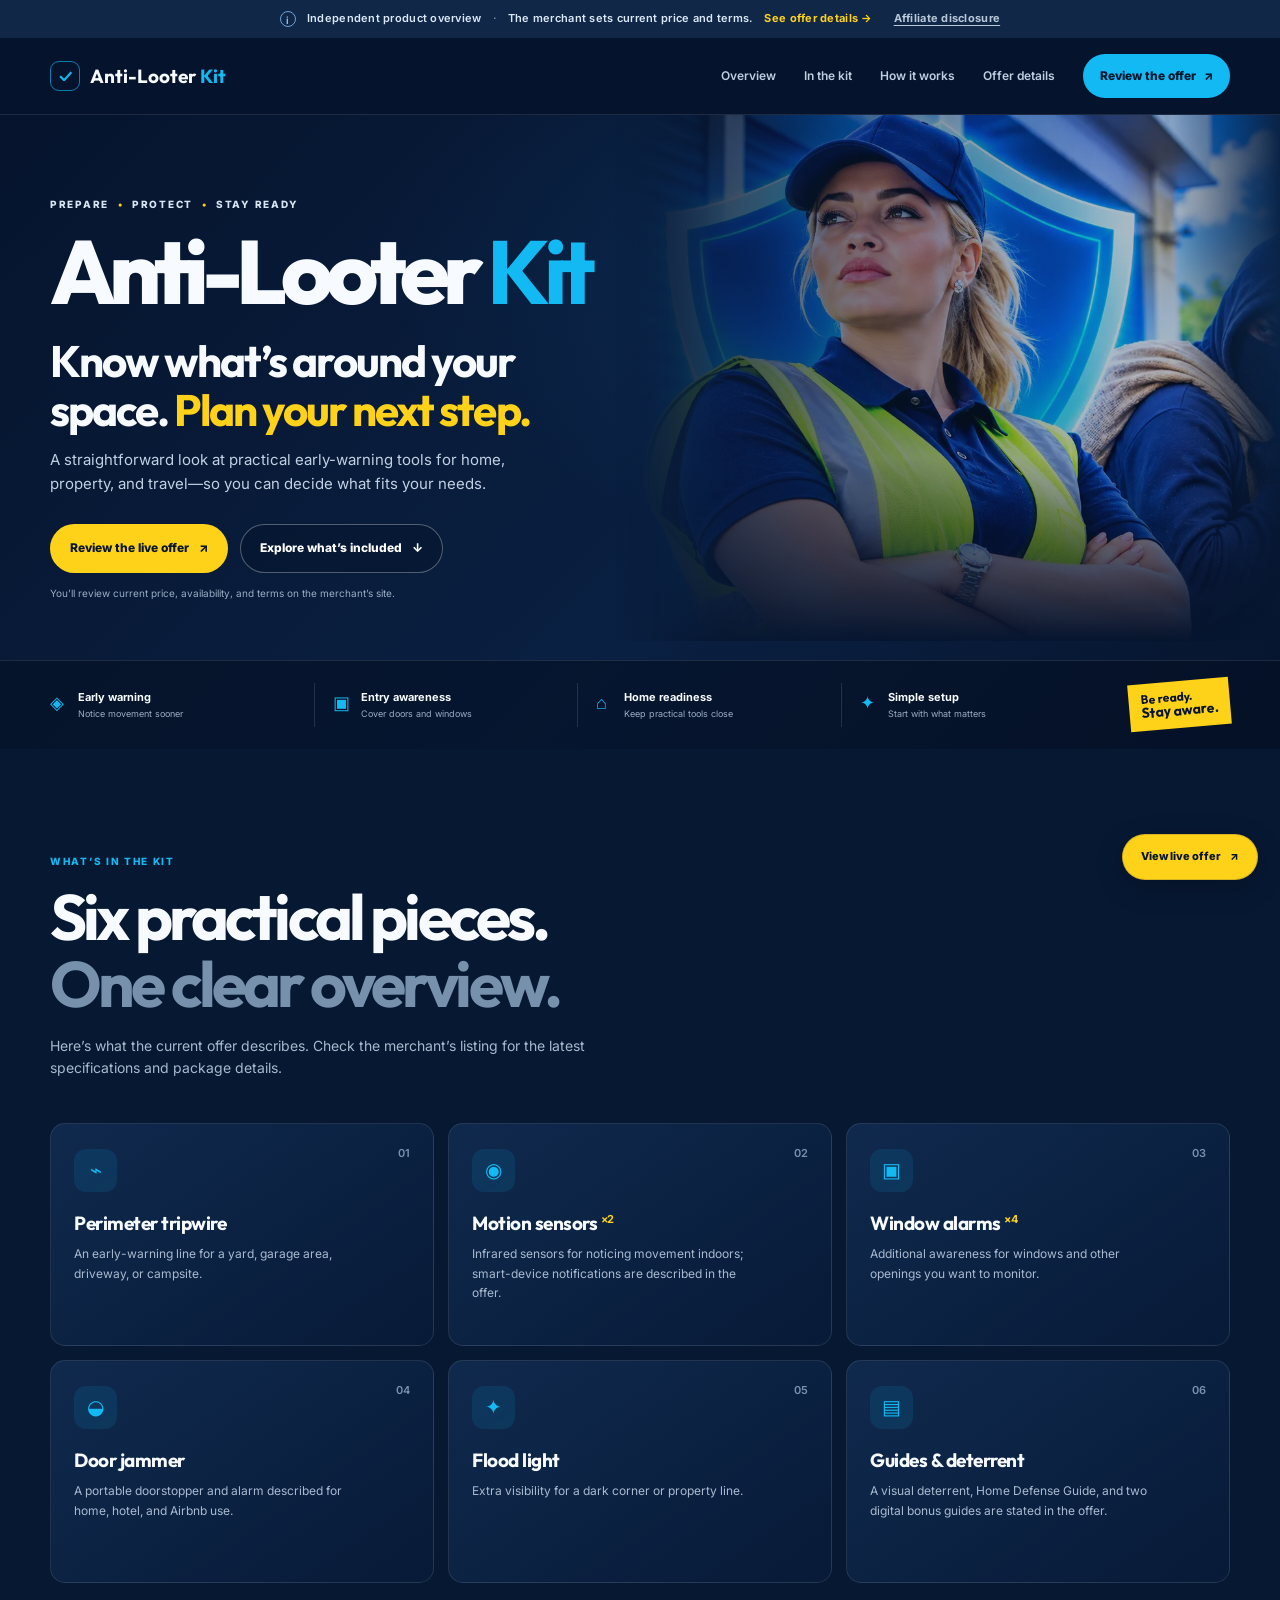
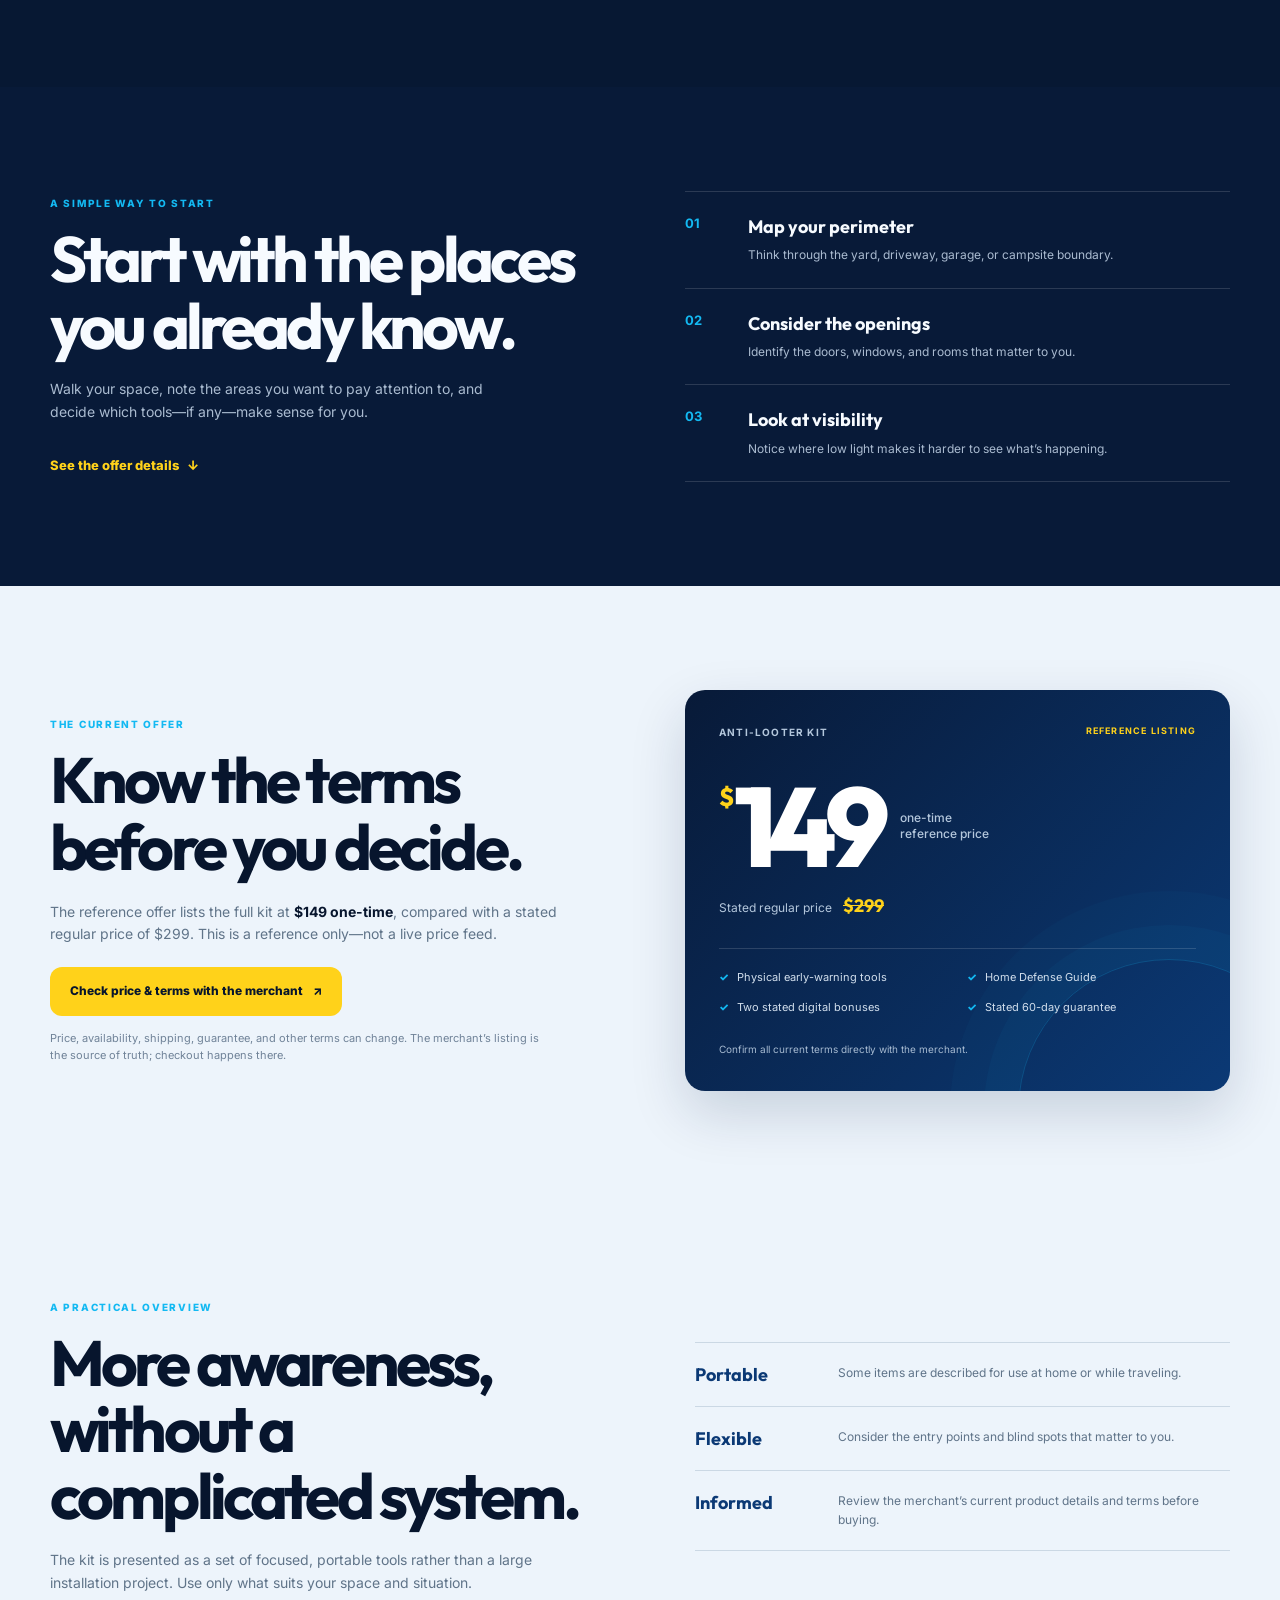
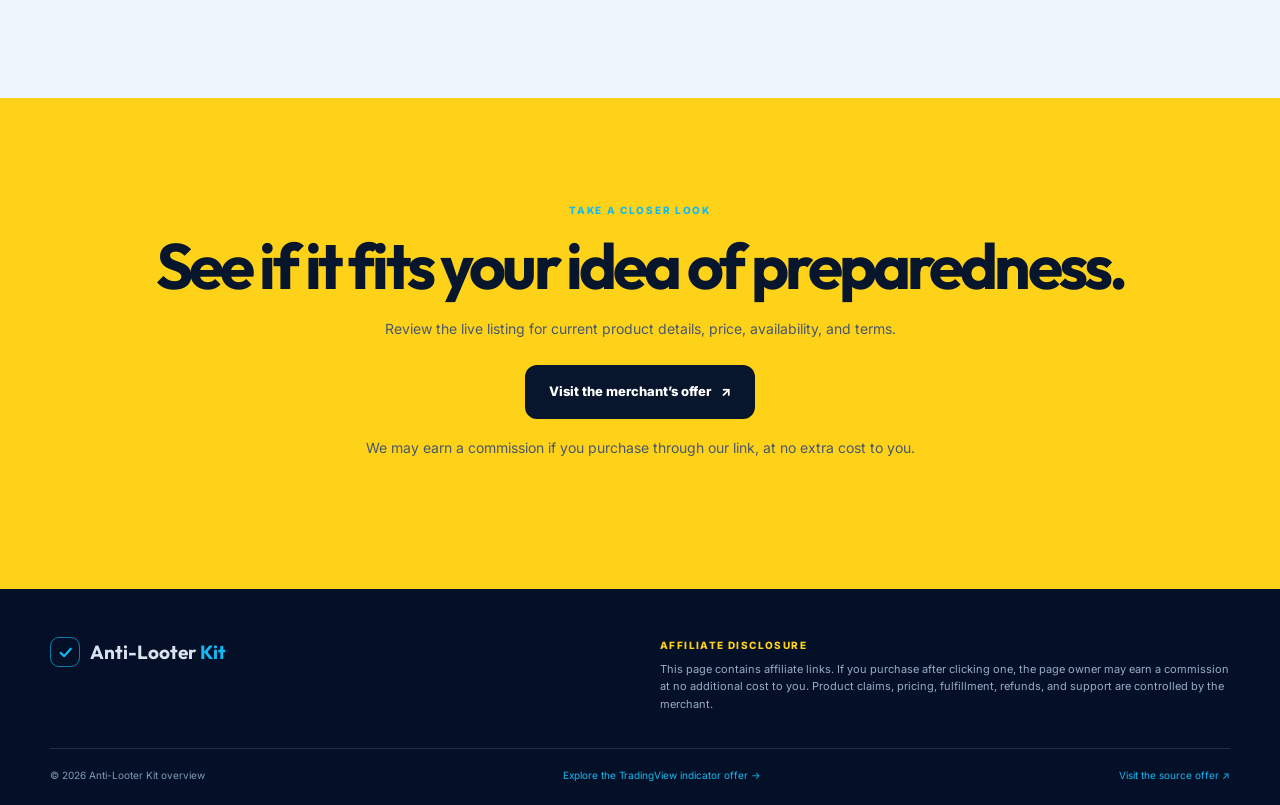
==== commit 3af305a3: "Add ForexBee indicator offer page" ====
--- a/public/index.html
+++ b/public/index.html
@@ -28,6 +28,6 @@
       <section class="final section"><div class="container final-inner reveal"><p class="section-label">TAKE A CLOSER LOOK</p><h2>See if it fits your idea of preparedness.</h2><p>Review the live listing for current product details, price, availability, and terms.</p><a class="button button-yellow button-large" href="https://www.antilooter-kit.com/main#aff=bugdata24" target="_blank" rel="sponsored nofollow noopener">Visit the merchant’s offer <span aria-hidden="true">↗</span></a><p class="affiliate-note">We may earn a commission if you purchase through our link, at no extra cost to you.</p></div></section>
     </main>
     <a class="floating-offer" href="https://www.antilooter-kit.com/main#aff=bugdata24" target="_blank" rel="sponsored nofollow noopener">View live offer <span aria-hidden="true">↗</span></a>
-    <footer class="footer" id="disclosure"><div class="container footer-top"><a class="brand" href="#top" aria-label="Anti-Looter Kit home"><span class="brand-shield" aria-hidden="true">✓</span><span>Anti-Looter <b>Kit</b></span></a><div><p class="footer-label">Affiliate disclosure</p><p>This page contains affiliate links. If you purchase after clicking one, the page owner may earn a commission at no additional cost to you. Product claims, pricing, fulfillment, refunds, and support are controlled by the merchant.</p></div></div><div class="container footer-bottom"><span>© <span id="year"></span> Anti-Looter Kit overview</span><a href="https://www.antilooter-kit.com/main#aff=bugdata24" target="_blank" rel="sponsored nofollow noopener">Visit the source offer <span aria-hidden="true">↗</span></a></div></footer>
+    <footer class="footer" id="disclosure"><div class="container footer-top"><a class="brand" href="#top" aria-label="Anti-Looter Kit home"><span class="brand-shield" aria-hidden="true">✓</span><span>Anti-Looter <b>Kit</b></span></a><div><p class="footer-label">Affiliate disclosure</p><p>This page contains affiliate links. If you purchase after clicking one, the page owner may earn a commission at no additional cost to you. Product claims, pricing, fulfillment, refunds, and support are controlled by the merchant.</p></div></div><div class="container footer-bottom"><span>© <span id="year"></span> Anti-Looter Kit overview</span><a href="forexbee-indicator.html">Explore the TradingView indicator offer <span aria-hidden="true">→</span></a><a href="https://www.antilooter-kit.com/main#aff=bugdata24" target="_blank" rel="sponsored nofollow noopener">Visit the source offer <span aria-hidden="true">↗</span></a></div></footer>
   </body>
 </html>
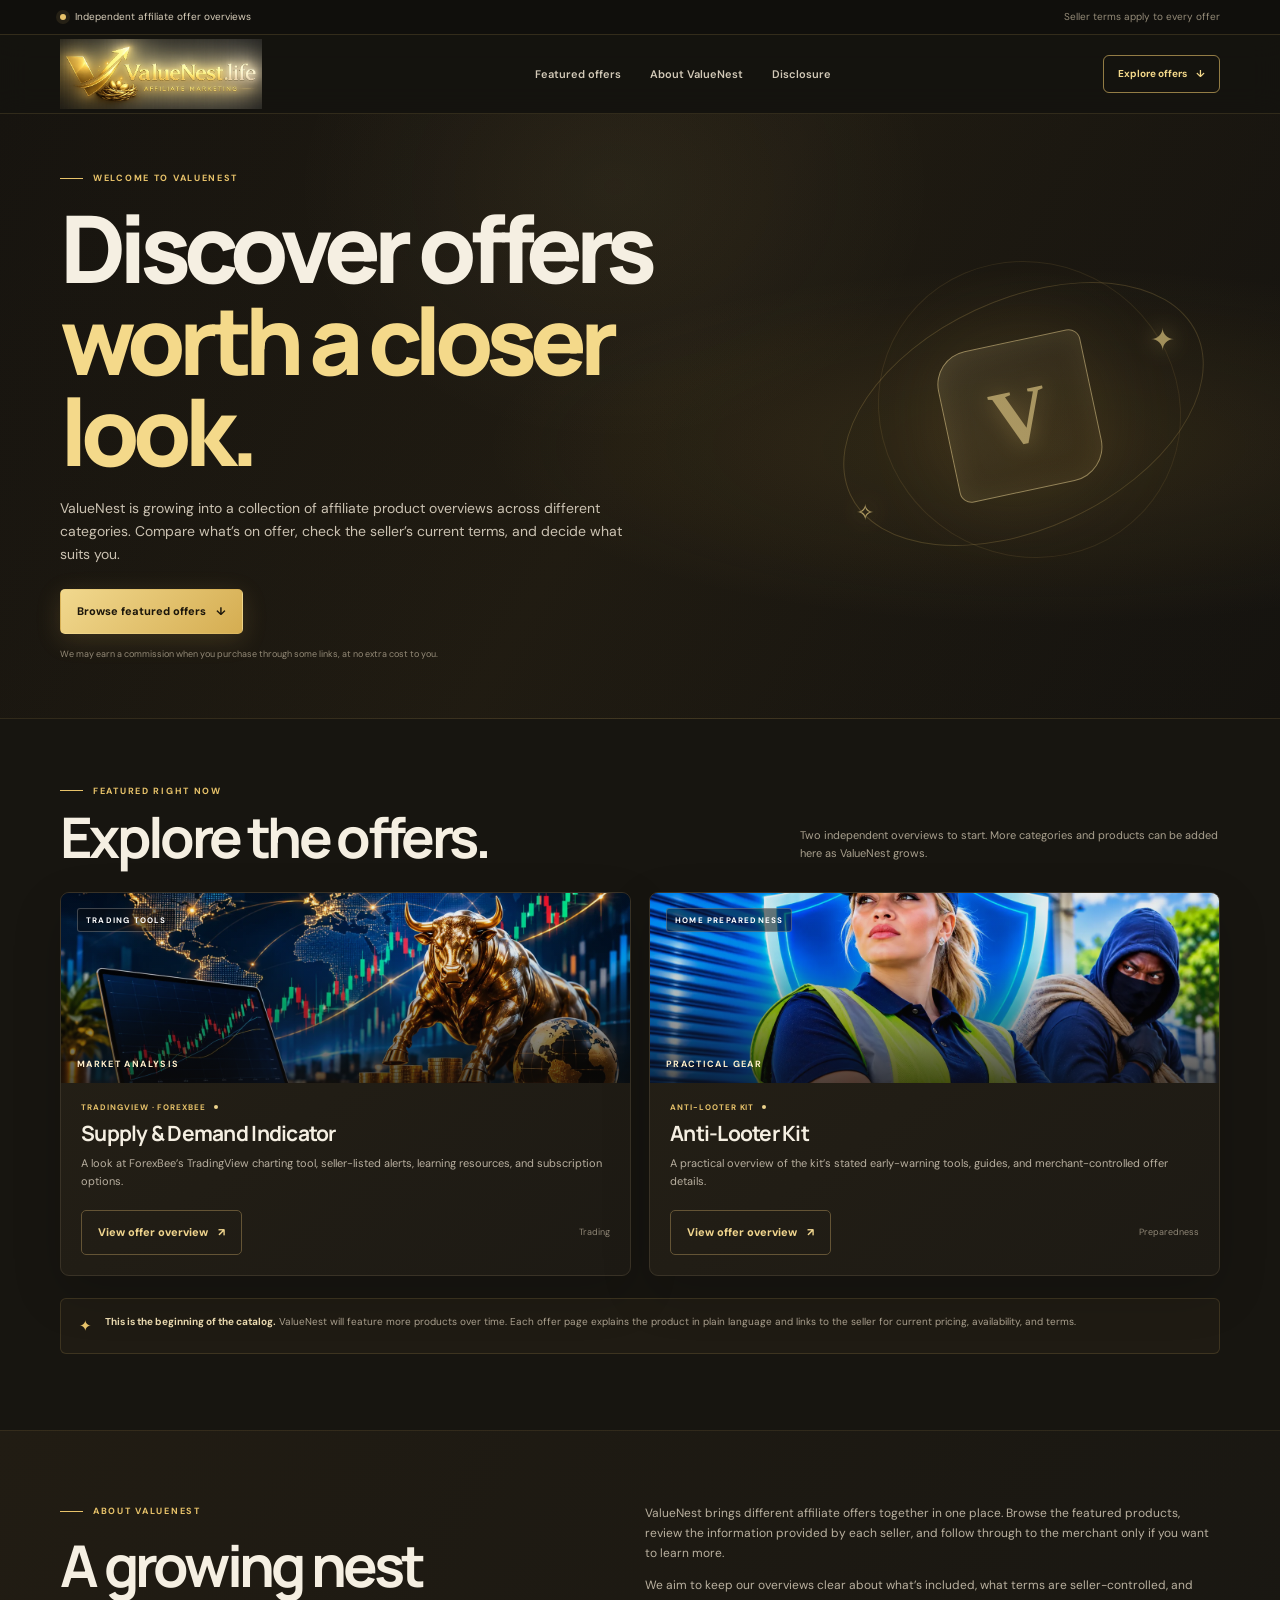
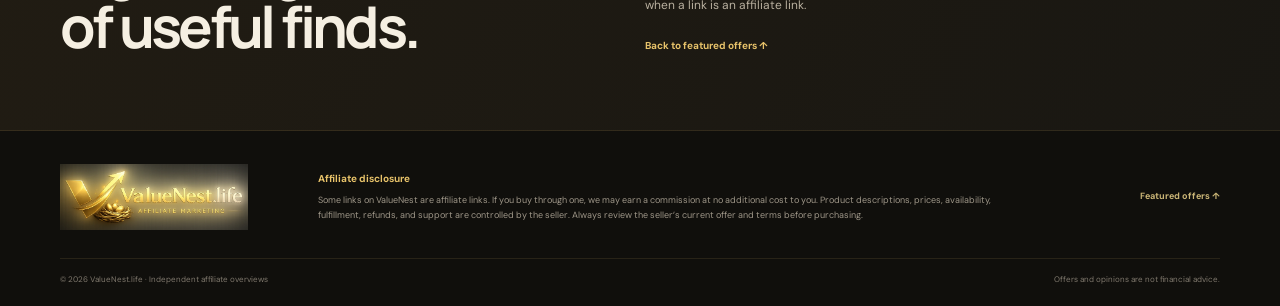
==== commit 8641ea7c: "Rebrand site as ValueNest affiliate catalog" ====
--- a/public/index.html
+++ b/public/index.html
@@ -1,33 +1,29 @@
 <!doctype html>
 <html lang="en">
-  <head>
-    <meta charset="UTF-8" />
-    <meta name="viewport" content="width=device-width, initial-scale=1.0" />
-    <meta name="theme-color" content="#06142d" />
-    <meta name="description" content="A clear, independent overview of the Anti-Looter Kit: what is included, how the tools may be used, and what to check before you buy." />
-    <meta property="og:title" content="Anti-Looter Kit — A Clear, Practical Overview" />
-    <meta property="og:description" content="Explore the kit contents, understand the offer, and review current price and terms with the merchant." />
-    <title>Anti-Looter Kit — A Clear, Practical Overview</title>
-    <link rel="preconnect" href="https://fonts.googleapis.com" />
-    <link rel="preconnect" href="https://fonts.gstatic.com" crossorigin />
-    <link href="https://fonts.googleapis.com/css2?family=Inter:wght@400;500;600;700;800&family=Outfit:wght@500;600;700;800&display=swap" rel="stylesheet" />
-    <link rel="icon" href="https://www.antilooter-kit.com/favicon.ico" />
-    <link rel="preload" as="image" href="hero-reference.webp?v=20261115-hero8" fetchpriority="high" />
-    <link rel="stylesheet" href="styles.css?v=20261115-overview2" />
-    <script defer src="script.js"></script>
-  </head>
-  <body>
-    <div class="announcement"><div class="container announcement-inner"><span class="announcement-mark" aria-hidden="true">i</span><span>Independent product overview</span><span class="announcement-divider" aria-hidden="true">·</span><span class="announcement-note">The merchant sets current price and terms.</span><a href="#offer">See offer details <span aria-hidden="true">→</span></a><a class="disclosure-link" href="#disclosure">Affiliate disclosure</a></div></div>
-    <header class="site-header"><div class="container nav-row"><a class="brand" href="#top" aria-label="Anti-Looter Kit home"><span class="brand-shield" aria-hidden="true">✓</span><span>Anti-Looter <b>Kit</b></span></a><button class="menu-toggle" aria-expanded="false" aria-controls="site-nav" aria-label="Open navigation"><span aria-hidden="true">☰</span></button><nav id="site-nav" class="site-nav" aria-label="Primary navigation"><a href="#top">Overview</a><a href="#features">In the kit</a><a href="#how-it-works">How it works</a><a href="#offer">Offer details</a><a class="nav-cta" href="https://www.antilooter-kit.com/main#aff=bugdata24" target="_blank" rel="sponsored nofollow noopener">Review the offer <span aria-hidden="true">↗</span></a></nav></div></header>
-    <main id="top">
-      <section class="hero"><div class="container hero-grid"><div class="hero-copy reveal"><p class="hero-kicker">PREPARE <span>•</span> PROTECT <span>•</span> STAY READY</p><h1>Anti-Looter <strong>Kit</strong></h1><h2>Know what’s around your space. <em>Plan your next step.</em></h2><p class="hero-lede">A straightforward look at practical early-warning tools for home, property, and travel—so you can decide what fits your needs.</p><div class="hero-actions"><a class="button button-yellow" href="https://www.antilooter-kit.com/main#aff=bugdata24" target="_blank" rel="sponsored nofollow noopener">Review the live offer <span aria-hidden="true">↗</span></a><a class="button button-ghost" href="#features">Explore what’s included <span aria-hidden="true">↓</span></a></div><p class="hero-note">You’ll review current price, availability, and terms on the merchant’s site.</p></div><div class="hero-art reveal reveal-delay-1" role="img" aria-label="Preparedness scene illustrating awareness around a property"></div></div><div class="hero-bottom"><div class="container signal-row"><div class="signal-item"><span class="signal-icon" aria-hidden="true">◈</span><b>Early warning</b><small>Notice movement sooner</small></div><div class="signal-item"><span class="signal-icon" aria-hidden="true">▣</span><b>Entry awareness</b><small>Cover doors and windows</small></div><div class="signal-item"><span class="signal-icon" aria-hidden="true">⌂</span><b>Home readiness</b><small>Keep practical tools close</small></div><div class="signal-item"><span class="signal-icon" aria-hidden="true">✦</span><b>Simple setup</b><small>Start with what matters</small></div><div class="ready-sticker">Be ready.<br /><strong>Stay aware.</strong></div></div></div></section>
-      <section id="features" class="features section"><div class="container"><div class="section-intro reveal"><p class="section-label">WHAT’S IN THE KIT</p><h2>Six practical pieces.<br /><span>One clear overview.</span></h2><p>Here’s what the current offer describes. Check the merchant’s listing for the latest specifications and package details.</p></div><div class="feature-grid"><article class="feature-card reveal"><div class="feature-number">01</div><div class="feature-icon" aria-hidden="true">⌁</div><h3>Perimeter tripwire</h3><p>An early-warning line for a yard, garage area, driveway, or campsite.</p></article><article class="feature-card reveal reveal-delay-1"><div class="feature-number">02</div><div class="feature-icon" aria-hidden="true">◉</div><h3>Motion sensors <sup>×2</sup></h3><p>Infrared sensors for noticing movement indoors; smart-device notifications are described in the offer.</p></article><article class="feature-card reveal reveal-delay-2"><div class="feature-number">03</div><div class="feature-icon" aria-hidden="true">▣</div><h3>Window alarms <sup>×4</sup></h3><p>Additional awareness for windows and other openings you want to monitor.</p></article><article class="feature-card reveal"><div class="feature-number">04</div><div class="feature-icon" aria-hidden="true">◒</div><h3>Door jammer</h3><p>A portable doorstopper and alarm described for home, hotel, and Airbnb use.</p></article><article class="feature-card reveal reveal-delay-1"><div class="feature-number">05</div><div class="feature-icon" aria-hidden="true">✦</div><h3>Flood light</h3><p>Extra visibility for a dark corner or property line.</p></article><article class="feature-card reveal reveal-delay-2"><div class="feature-number">06</div><div class="feature-icon" aria-hidden="true">▤</div><h3>Guides & deterrent</h3><p>A visual deterrent, Home Defense Guide, and two digital bonus guides are stated in the offer.</p></article></div></div></section>
-      <section id="how-it-works" class="how section-dark section"><div class="container how-grid"><div class="how-copy reveal"><p class="section-label blue-label">A SIMPLE WAY TO START</p><h2>Start with the places you already know.</h2><p>Walk your space, note the areas you want to pay attention to, and decide which tools—if any—make sense for you.</p><a class="text-link" href="#offer">See the offer details <span aria-hidden="true">↓</span></a></div><div class="steps reveal reveal-delay-1"><div class="step"><span>01</span><div><b>Map your perimeter</b><p>Think through the yard, driveway, garage, or campsite boundary.</p></div></div><div class="step"><span>02</span><div><b>Consider the openings</b><p>Identify the doors, windows, and rooms that matter to you.</p></div></div><div class="step"><span>03</span><div><b>Look at visibility</b><p>Notice where low light makes it harder to see what’s happening.</p></div></div></div></div></section>
-      <section class="offer section" id="offer"><div class="container offer-grid"><div class="offer-copy reveal"><p class="section-label">THE CURRENT OFFER</p><h2>Know the terms before you decide.</h2><p>The reference offer lists the full kit at <strong>$149 one-time</strong>, compared with a stated regular price of $299. This is a reference only—not a live price feed.</p><a class="button button-yellow" href="https://www.antilooter-kit.com/main#aff=bugdata24" target="_blank" rel="sponsored nofollow noopener">Check price &amp; terms with the merchant <span aria-hidden="true">↗</span></a><small>Price, availability, shipping, guarantee, and other terms can change. The merchant’s listing is the source of truth; checkout happens there.</small></div><div class="price-card reveal reveal-delay-1"><div class="price-top"><span>ANTI-LOOTER KIT</span><span class="reference-label">REFERENCE LISTING</span></div><div class="price"><sup>$</sup>149 <small>one-time<br />reference price</small></div><div class="old-price">Stated regular price <s>$299</s></div><ul><li>Physical early-warning tools</li><li>Home Defense Guide</li><li>Two stated digital bonuses</li><li>Stated 60-day guarantee</li></ul><p class="price-footnote">Confirm all current terms directly with the merchant.</p></div></div></section>
-      <section class="trust section-light section"><div class="container trust-grid"><div class="trust-copy reveal"><p class="section-label">A PRACTICAL OVERVIEW</p><h2>More awareness, without a complicated system.</h2><p>The kit is presented as a set of focused, portable tools rather than a large installation project. Use only what suits your space and situation.</p></div><div class="trust-points reveal reveal-delay-1"><div><b>Portable</b><span>Some items are described for use at home or while traveling.</span></div><div><b>Flexible</b><span>Consider the entry points and blind spots that matter to you.</span></div><div><b>Informed</b><span>Review the merchant’s current product details and terms before buying.</span></div></div></div></section>
-      <section class="final section"><div class="container final-inner reveal"><p class="section-label">TAKE A CLOSER LOOK</p><h2>See if it fits your idea of preparedness.</h2><p>Review the live listing for current product details, price, availability, and terms.</p><a class="button button-yellow button-large" href="https://www.antilooter-kit.com/main#aff=bugdata24" target="_blank" rel="sponsored nofollow noopener">Visit the merchant’s offer <span aria-hidden="true">↗</span></a><p class="affiliate-note">We may earn a commission if you purchase through our link, at no extra cost to you.</p></div></section>
-    </main>
-    <a class="floating-offer" href="https://www.antilooter-kit.com/main#aff=bugdata24" target="_blank" rel="sponsored nofollow noopener">View live offer <span aria-hidden="true">↗</span></a>
-    <footer class="footer" id="disclosure"><div class="container footer-top"><a class="brand" href="#top" aria-label="Anti-Looter Kit home"><span class="brand-shield" aria-hidden="true">✓</span><span>Anti-Looter <b>Kit</b></span></a><div><p class="footer-label">Affiliate disclosure</p><p>This page contains affiliate links. If you purchase after clicking one, the page owner may earn a commission at no additional cost to you. Product claims, pricing, fulfillment, refunds, and support are controlled by the merchant.</p></div></div><div class="container footer-bottom"><span>© <span id="year"></span> Anti-Looter Kit overview</span><a href="forexbee-indicator.html">Explore the TradingView indicator offer <span aria-hidden="true">→</span></a><a href="https://www.antilooter-kit.com/main#aff=bugdata24" target="_blank" rel="sponsored nofollow noopener">Visit the source offer <span aria-hidden="true">↗</span></a></div></footer>
-  </body>
+<head>
+  <meta charset="utf-8" />
+  <meta name="viewport" content="width=device-width, initial-scale=1" />
+  <meta name="theme-color" content="#17140f" />
+  <meta name="description" content="Explore ValueNest's growing collection of affiliate offers, including ForexBee's TradingView indicator and the Anti-Looter Kit." />
+  <meta property="og:title" content="ValueNest — Affiliate Offers & Product Overviews" />
+  <meta property="og:description" content="A growing collection of affiliate offers across trading tools, preparedness, and more." />
+  <title>ValueNest — Affiliate Offers &amp; Product Overviews</title>
+  <link rel="preconnect" href="https://fonts.googleapis.com" />
+  <link rel="preconnect" href="https://fonts.gstatic.com" crossorigin />
+  <link href="https://fonts.googleapis.com/css2?family=DM+Sans:wght@400;500;600;700;800&family=Manrope:wght@500;600;700;800&display=swap" rel="stylesheet" />
+  <link rel="stylesheet" href="site-home.css" />
+</head>
+<body>
+  <div class="notice"><div class="wrap notice-inner"><span class="notice-dot"></span><span>Independent affiliate offer overviews</span><span class="notice-right">Seller terms apply to every offer</span></div></div>
+  <header class="header"><div class="wrap header-row"><a class="site-logo" href="/" aria-label="ValueNest home"><img src="/assets/valuenest-logo.webp" alt="ValueNest.life — Affiliate Marketing" /></a><nav aria-label="Main navigation"><a href="#offers">Featured offers</a><a href="#about">About ValueNest</a><a href="#disclosure">Disclosure</a></nav><a class="nav-cta" href="#offers">Explore offers <span aria-hidden="true">↓</span></a></div></header>
+  <main>
+    <section class="hero" id="top"><div class="hero-glow" aria-hidden="true"></div><div class="wrap hero-content"><p class="eyebrow"><span></span> WELCOME TO VALUENEST</p><h1>Discover offers<br /><em>worth a closer look.</em></h1><p class="hero-copy">ValueNest is growing into a collection of affiliate product overviews across different categories. Compare what’s on offer, check the seller’s current terms, and decide what suits you.</p><a class="button button-gold" href="#offers">Browse featured offers <span aria-hidden="true">↓</span></a><p class="hero-note">We may earn a commission when you purchase through some links, at no extra cost to you.</p></div><div class="hero-art" aria-hidden="true"><div class="gold-orbit orbit-one"></div><div class="gold-orbit orbit-two"></div><div class="gold-token">V</div><div class="spark spark-one">✦</div><div class="spark spark-two">✧</div></div></section>
+    <section class="offers" id="offers"><div class="wrap"><div class="section-heading"><div><p class="eyebrow"><span></span> FEATURED RIGHT NOW</p><h2>Explore the offers.</h2></div><p>Two independent overviews to start. More categories and products can be added here as ValueNest grows.</p></div><div class="product-grid">
+      <article class="product-card forex-card"><a class="product-image forex-image" href="/forex" aria-label="Explore the ForexBee indicator offer"><span class="image-label">TRADING TOOLS</span><span class="image-mark">MARKET ANALYSIS</span></a><div class="product-copy"><div class="product-meta"><span>TRADINGVIEW · FOREXBEE</span><span class="meta-dot"></span></div><h3>Supply &amp; Demand Indicator</h3><p>A look at ForexBee’s TradingView charting tool, seller-listed alerts, learning resources, and subscription options.</p><div class="product-bottom"><a href="/forex" class="button button-outline">View offer overview <span aria-hidden="true">↗</span></a><span class="product-category">Trading</span></div></div></article>
+      <article class="product-card safety-card"><a class="product-image safety-image" href="/anti-looter-kit.html" aria-label="Explore the Anti-Looter Kit offer"><span class="image-label">HOME PREPAREDNESS</span><span class="image-mark">PRACTICAL GEAR</span></a><div class="product-copy"><div class="product-meta"><span>ANTI-LOOTER KIT</span><span class="meta-dot"></span></div><h3>Anti-Looter Kit</h3><p>A practical overview of the kit’s stated early-warning tools, guides, and merchant-controlled offer details.</p><div class="product-bottom"><a href="/anti-looter-kit.html" class="button button-outline">View offer overview <span aria-hidden="true">↗</span></a><span class="product-category">Preparedness</span></div></div></article>
+    </div><div class="catalog-note"><span class="note-star">✦</span><p><strong>This is the beginning of the catalog.</strong> ValueNest will feature more products over time. Each offer page explains the product in plain language and links to the seller for current pricing, availability, and terms.</p></div></div></section>
+    <section class="about" id="about"><div class="wrap about-inner"><div><p class="eyebrow"><span></span> ABOUT VALUENEST</p><h2>A growing nest<br />of useful finds.</h2></div><div class="about-copy"><p>ValueNest brings different affiliate offers together in one place. Browse the featured products, review the information provided by each seller, and follow through to the merchant only if you want to learn more.</p><p>We aim to keep our overviews clear about what’s included, what terms are seller-controlled, and when a link is an affiliate link.</p><a href="#offers" class="about-link">Back to featured offers <span aria-hidden="true">↑</span></a></div></div></section>
+  </main>
+  <footer class="footer" id="disclosure"><div class="wrap footer-main"><a class="site-logo footer-logo" href="/" aria-label="ValueNest home"><img src="/assets/valuenest-logo.webp" alt="ValueNest.life — Affiliate Marketing" /></a><div class="disclosure-copy"><p class="footer-title">Affiliate disclosure</p><p>Some links on ValueNest are affiliate links. If you buy through one, we may earn a commission at no additional cost to you. Product descriptions, prices, availability, fulfillment, refunds, and support are controlled by the seller. Always review the seller’s current offer and terms before purchasing.</p></div><a href="#offers" class="footer-top-link">Featured offers ↑</a></div><div class="wrap footer-bottom"><span>© <span id="year">2026</span> ValueNest.life · Independent affiliate overviews</span><span>Offers and opinions are not financial advice.</span></div></footer>
+</body>
 </html>
--- a/public/site-home.css
+++ b/public/site-home.css
@@ -0,0 +1 @@
+:root{--ink:#f5efe2;--muted:#b9b1a1;--gold:#e8c36a;--gold-bright:#f4d98a;--gold-dim:#9e7d38;--bg:#15130f;--bg2:#1d1912;--panel:#211d15;--line:#3b3428;--serif:Georgia,"Times New Roman",serif;--sans:"DM Sans",Arial,sans-serif;--display:Manrope,"DM Sans",Arial,sans-serif}*{box-sizing:border-box}html{scroll-behavior:smooth;scroll-padding-top:85px}body{margin:0;background:var(--bg);color:var(--ink);font:15px/1.65 var(--sans);-webkit-font-smoothing:antialiased}a{color:inherit;text-decoration:none}a:focus-visible{outline:3px solid var(--gold-bright);outline-offset:4px}.wrap{width:min(1160px,calc(100% - 48px));margin:0 auto}.notice{background:#100f0c;border-bottom:1px solid rgba(232,195,106,.16);color:#d8ceba;font-size:10px}.notice-inner{display:flex;align-items:center;gap:9px;min-height:34px}.notice-dot{width:6px;height:6px;border-radius:50%;background:var(--gold);box-shadow:0 0 0 4px rgba(232,195,106,.1)}.notice-right{margin-left:auto;color:#948b78}.header{position:sticky;top:0;z-index:10;border-bottom:1px solid rgba(232,195,106,.14);background:rgba(21,19,15,.95);backdrop-filter:blur(14px)}.header-row{min-height:78px;display:flex;align-items:center;justify-content:space-between;gap:24px}.site-logo{display:flex;align-items:center;min-width:0}.site-logo img{display:block;width:202px;height:auto;max-height:72px;object-fit:contain;object-position:left center}.header nav{display:flex;align-items:center;gap:29px;color:#d2c9b7;font-size:11px;font-weight:600}.header nav a:hover,.footer-top-link:hover,.about-link:hover{color:var(--gold-bright)}.nav-cta{display:inline-flex;align-items:center;gap:9px;padding:10px 14px;border:1px solid rgba(232,195,106,.6);border-radius:6px;color:var(--gold-bright);font-size:10px;font-weight:700}.nav-cta:hover{background:var(--gold);color:#21190a}.hero{position:relative;overflow:hidden;min-height:420px;display:flex;align-items:center;border-bottom:1px solid rgba(232,195,106,.12);background:radial-gradient(ellipse at 82% 55%,rgba(217,172,68,.14),transparent 38%),radial-gradient(ellipse at 48% 12%,rgba(255,223,152,.06),transparent 34%),linear-gradient(120deg,#17140f,#211c12 50%,#15130f)}.hero:after{position:absolute;content:"";inset:0;pointer-events:none;background:linear-gradient(90deg,rgba(21,19,15,.08),rgba(21,19,15,.08) 52%,rgba(21,19,15,.24))}.hero-content{position:relative;z-index:2;padding:58px 0 56px}.eyebrow{display:flex;align-items:center;gap:10px;margin:0 0 18px;color:var(--gold);font:700 9px var(--sans);letter-spacing:.19em}.eyebrow>span{display:inline-block;width:23px;height:1px;background:var(--gold)}h1,h2,h3,p{margin-top:0}.hero h1{max-width:720px;margin:0;font:800 clamp(3.3rem,7.3vw,6.3rem)/.98 var(--display);letter-spacing:-.075em}.hero h1 em{color:var(--gold-bright);font-style:normal}.hero-copy{max-width:570px;margin:20px 0 23px;color:#cbc2b2;font-size:14px}.button{display:inline-flex;align-items:center;justify-content:center;gap:10px;min-height:45px;padding:11px 16px;border:1px solid transparent;border-radius:5px;font-size:11px;font-weight:800;transition:transform .18s,background .18s,border-color .18s}.button:hover{transform:translateY(-2px)}.button-gold{background:linear-gradient(135deg,#f1d88e,#d5ad51);color:#1c160b;box-shadow:0 6px 24px rgba(214,174,83,.18)}.button-gold:hover{background:var(--gold-bright)}.hero-note{margin:13px 0 0;color:#948a77;font-size:9px}.hero-art{position:absolute;right:max(calc((100vw - 1160px)/2),24px);top:50%;width:400px;height:330px;transform:translateY(-50%);opacity:.78}.gold-orbit{position:absolute;border:1px solid rgba(232,195,106,.3);border-radius:50%;transform:rotate(-25deg)}.orbit-one{inset:48px 5px 52px 12px}.orbit-two{inset:12px 37px 25px 56px;border-color:rgba(232,195,106,.16);transform:rotate(32deg)}.gold-token{position:absolute;left:50%;top:50%;display:grid;place-items:center;width:150px;height:150px;transform:translate(-50%,-50%) rotate(-12deg);border:1px solid rgba(246,219,149,.8);border-radius:34px 12px 35px 12px;background:linear-gradient(145deg,rgba(255,231,166,.16),rgba(174,127,39,.13));box-shadow:0 0 90px rgba(228,182,78,.19),inset 0 0 28px rgba(249,219,143,.15);color:#f3d88d;font:800 80px var(--serif);text-shadow:0 2px 22px rgba(241,204,114,.45)}.spark{position:absolute;color:#f4d98a;text-shadow:0 0 22px rgba(247,211,121,.8)}.spark-one{right:45px;top:64px;font-size:30px}.spark-two{left:36px;bottom:50px;font-size:22px}.offers{padding:66px 0 76px;background:#171510}.section-heading{display:flex;align-items:end;justify-content:space-between;gap:36px;margin-bottom:25px}.section-heading .eyebrow{margin-bottom:11px}.section-heading h2,.about h2{margin:0;font:700 clamp(2.2rem,4.4vw,3.5rem)/1.05 var(--display);letter-spacing:-.065em}.section-heading>p{max-width:420px;margin:0 0 4px;color:#a9a08e;font-size:11px}.product-grid{display:grid;grid-template-columns:repeat(2,minmax(0,1fr));gap:18px}.product-card{overflow:hidden;border:1px solid #393226;border-radius:9px;background:linear-gradient(145deg,#252016,#1d1a14);box-shadow:0 18px 50px rgba(0,0,0,.16);transition:transform .2s,border-color .2s}.product-card:hover{transform:translateY(-3px);border-color:rgba(232,195,106,.58)}.product-image{position:relative;display:block;overflow:hidden;height:190px;background-color:#121820;background-size:cover;background-position:center}.product-image:after{content:"";position:absolute;inset:0;background:linear-gradient(180deg,rgba(8,10,13,.07) 15%,rgba(8,10,13,.1) 35%,rgba(12,11,9,.72) 100%)}.forex-image{background-image:url("/assets/forex-hero.webp");background-position:68% 45%}.safety-image{background-image:url("/hero-reference.webp");background-position:center 43%}.image-label,.image-mark{position:absolute;z-index:1;left:16px;font:700 8px var(--sans);letter-spacing:.15em}.image-label{top:15px;padding:6px 8px;border:1px solid rgba(255,255,255,.23);border-radius:3px;background:rgba(12,13,15,.52);color:#fff}.image-mark{bottom:13px;color:#fff0cc;font-size:9px}.product-copy{padding:19px 20px 20px}.product-meta{display:flex;align-items:center;gap:8px;color:var(--gold);font:700 8px var(--sans);letter-spacing:.12em}.meta-dot{width:4px;height:4px;border-radius:50%;background:#edd38d}.product-copy h3{margin:7px 0 7px;font:700 21px var(--display);letter-spacing:-.035em}.product-copy>p{min-height:40px;margin:0;color:#b8af9f;font-size:11px}.product-bottom{display:flex;align-items:center;justify-content:space-between;gap:12px;margin-top:16px}.button-outline{border-color:#645435;color:#f0d58e}.button-outline:hover{border-color:var(--gold-bright);background:rgba(232,195,106,.08)}.product-category{color:#8f8676;font-size:9px}.catalog-note{display:flex;align-items:flex-start;gap:13px;margin-top:22px;padding:15px 18px;border:1px solid rgba(232,195,106,.15);border-radius:6px;background:rgba(232,195,106,.035)}.note-star{color:var(--gold);font-size:15px}.catalog-note p{margin:0;color:#a99f8d;font-size:10px}.catalog-note strong{color:#e9d9af}.about{padding:73px 0;background:linear-gradient(120deg,#211c13,#191712);border-block:1px solid rgba(232,195,106,.1)}.about-inner{display:grid;grid-template-columns:.95fr 1.05fr;gap:65px;align-items:center}.about h2{font-size:clamp(2.2rem,4.5vw,3.6rem)}.about-copy p{color:#b9b09f;font-size:12px}.about-copy p:last-of-type{margin-bottom:17px}.about-link{color:var(--gold);font-size:10px;font-weight:700}.footer{background:#100f0c}.footer-main{display:grid;grid-template-columns:220px 1fr auto;gap:38px;align-items:center;padding:33px 0 28px}.footer-logo img{width:188px;max-height:66px}.footer-title{margin:0 0 5px;color:var(--gold);font-size:10px;font-weight:700}.disclosure-copy p:last-child{max-width:690px;margin:0;color:#9e9688;font-size:9px}.footer-top-link{color:#cbb677;font-size:9px;font-weight:700}.footer-bottom{display:flex;justify-content:space-between;gap:18px;padding:14px 0 20px;border-top:1px solid rgba(232,195,106,.11);color:#7f786d;font-size:8px}@media(max-width:850px){.hero-art{right:2%;width:330px;height:290px;opacity:.55}.hero-content{max-width:100%;}.hero-copy{max-width:500px}.hero:after{background:linear-gradient(90deg,rgba(21,19,15,.18),rgba(21,19,15,.22) 55%,rgba(21,19,15,.5))}.about-inner{gap:35px}.footer-main{grid-template-columns:180px 1fr;gap:24px}.footer-top-link{grid-column:2}}@media(max-width:620px){html{scroll-padding-top:70px}.wrap{width:calc(100% - 34px)}.notice{font-size:8px}.notice-inner{min-height:31px}.notice-right{font-size:7px}.header-row{min-height:67px;gap:9px}.site-logo img{width:150px;max-height:54px}.header nav{display:none}.nav-cta{padding:8px 10px;font-size:8px;white-space:nowrap}.hero{min-height:410px}.hero-content{padding:49px 0 45px}.hero h1{font-size:clamp(3rem,13vw,4.5rem)}.hero-copy{max-width:420px;font-size:12px}.hero-art{right:-68px;top:54%;width:270px;height:245px;opacity:.28}.gold-token{width:105px;height:105px;border-radius:24px 9px 24px 9px;font-size:58px}.offers{padding:49px 0 55px}.section-heading{display:block;margin-bottom:21px}.section-heading h2,.about h2{font-size:2.45rem}.section-heading>p{margin-top:12px;font-size:10px}.product-grid{grid-template-columns:1fr;gap:13px}.product-image{height:170px}.product-copy{padding:16px}.product-copy h3{font-size:19px}.product-copy>p{min-height:0}.catalog-note{padding:13px;gap:10px}.catalog-note p{font-size:9px}.about{padding:50px 0}.about-inner{grid-template-columns:1fr;gap:19px}.about-copy p{font-size:11px}.footer-main{grid-template-columns:1fr;gap:16px;padding:26px 0 21px}.footer-logo img{width:155px}.footer-top-link{grid-column:auto}.footer-bottom{flex-direction:column;gap:4px;font-size:8px}}@media(prefers-reduced-motion:reduce){*,*::before,*::after{scroll-behavior:auto!important;transition:none!important}}
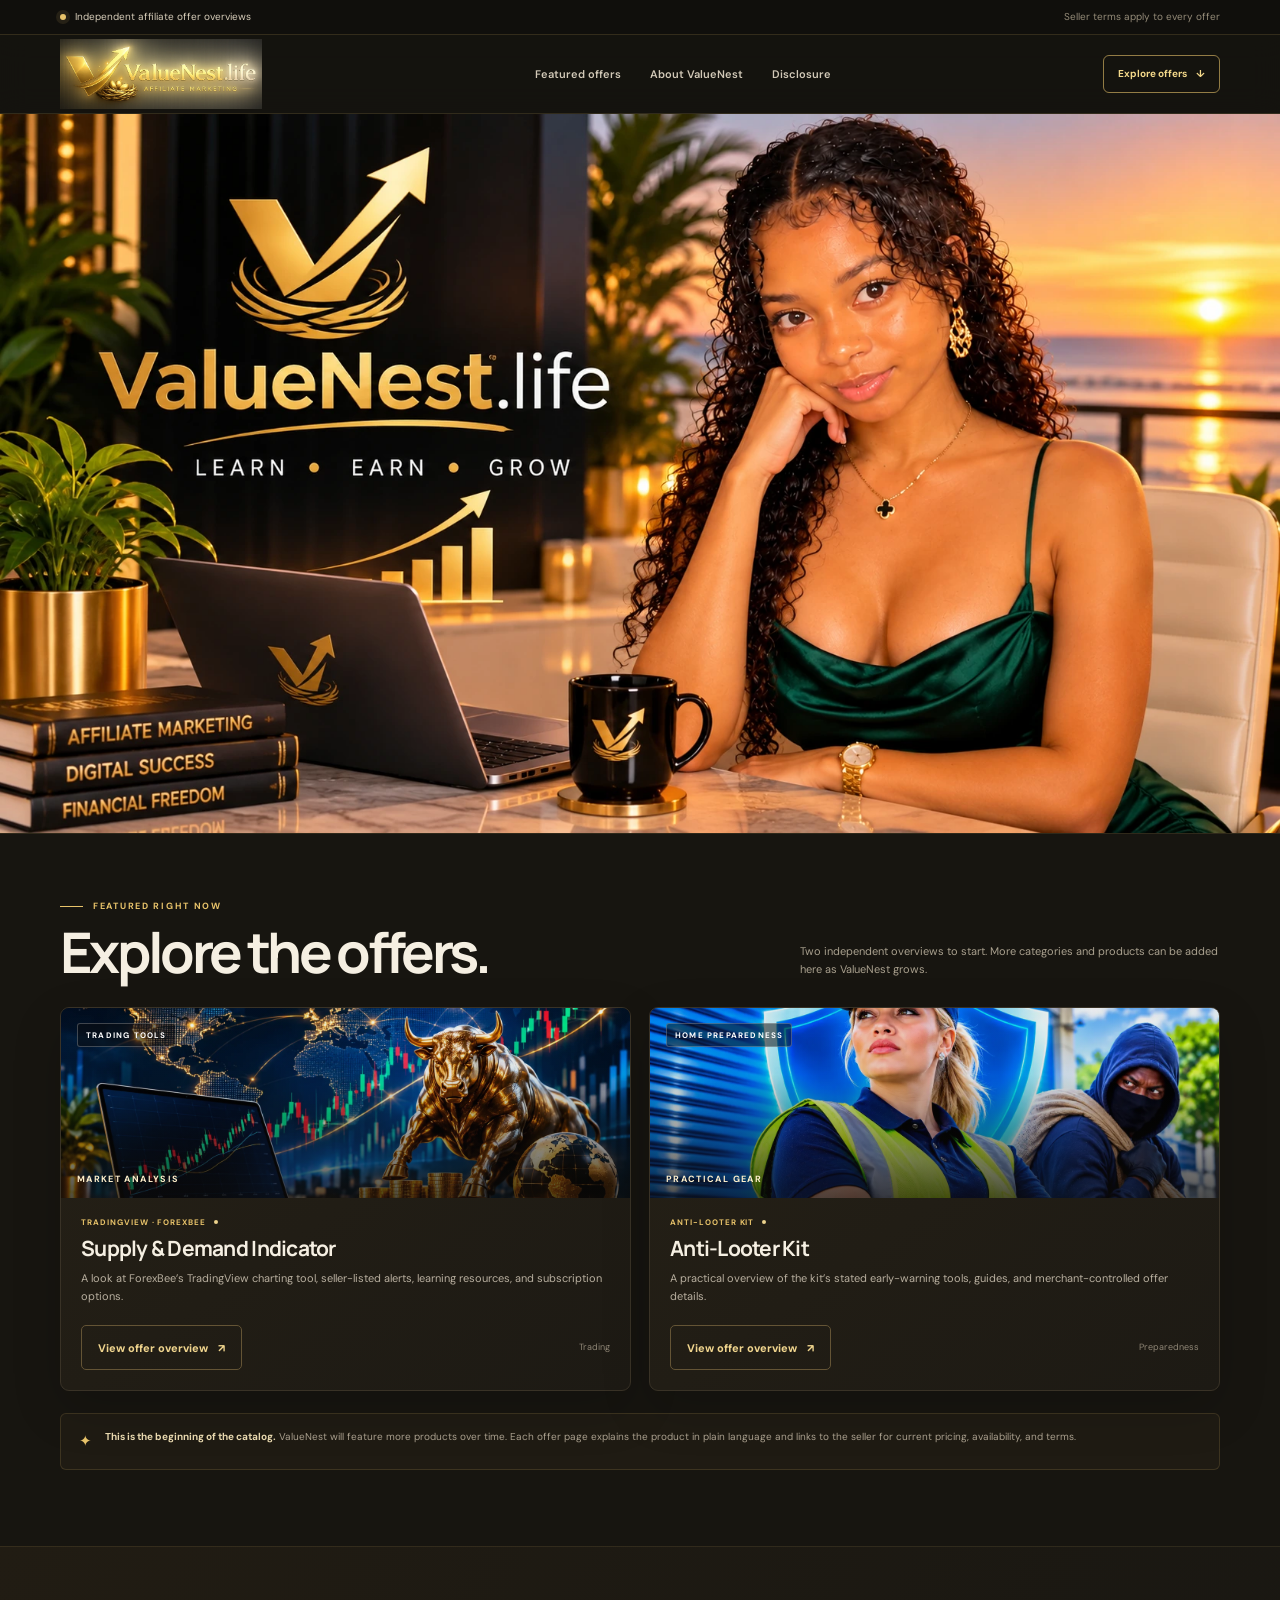
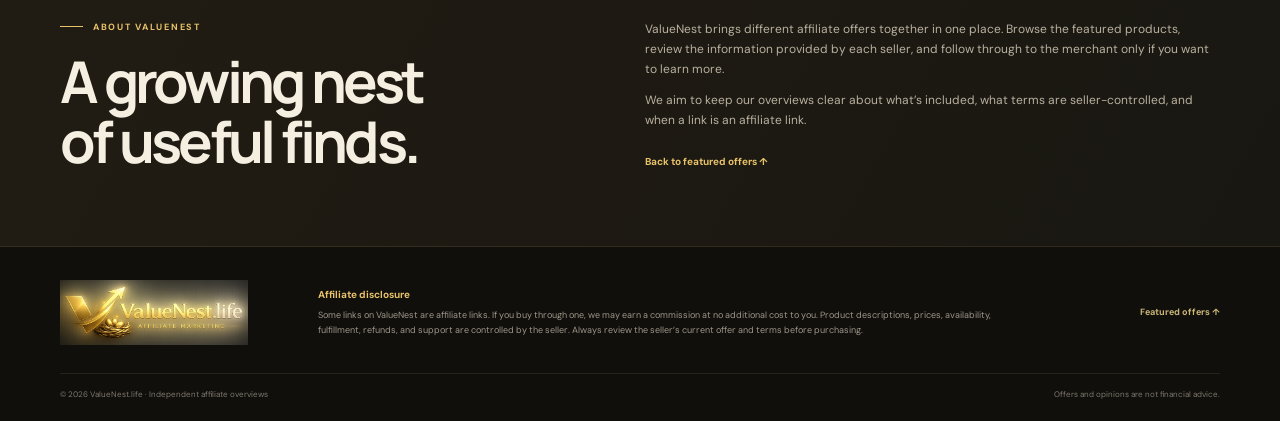
==== commit 7f67f20a: "Use full ValueNest hero image on homepage" ====
--- a/public/index.html
+++ b/public/index.html
@@ -17,7 +17,7 @@
   <div class="notice"><div class="wrap notice-inner"><span class="notice-dot"></span><span>Independent affiliate offer overviews</span><span class="notice-right">Seller terms apply to every offer</span></div></div>
   <header class="header"><div class="wrap header-row"><a class="site-logo" href="/" aria-label="ValueNest home"><img src="/assets/valuenest-logo.webp" alt="ValueNest.life — Affiliate Marketing" /></a><nav aria-label="Main navigation"><a href="#offers">Featured offers</a><a href="#about">About ValueNest</a><a href="#disclosure">Disclosure</a></nav><a class="nav-cta" href="#offers">Explore offers <span aria-hidden="true">↓</span></a></div></header>
   <main>
-    <section class="hero" id="top"><div class="hero-glow" aria-hidden="true"></div><div class="wrap hero-content"><p class="eyebrow"><span></span> WELCOME TO VALUENEST</p><h1>Discover offers<br /><em>worth a closer look.</em></h1><p class="hero-copy">ValueNest is growing into a collection of affiliate product overviews across different categories. Compare what’s on offer, check the seller’s current terms, and decide what suits you.</p><a class="button button-gold" href="#offers">Browse featured offers <span aria-hidden="true">↓</span></a><p class="hero-note">We may earn a commission when you purchase through some links, at no extra cost to you.</p></div><div class="hero-art" aria-hidden="true"><div class="gold-orbit orbit-one"></div><div class="gold-orbit orbit-two"></div><div class="gold-token">V</div><div class="spark spark-one">✦</div><div class="spark spark-two">✧</div></div></section>
+    <section class="hero" id="top" role="img" aria-label="ValueNest.life homepage banner"></section>
     <section class="offers" id="offers"><div class="wrap"><div class="section-heading"><div><p class="eyebrow"><span></span> FEATURED RIGHT NOW</p><h2>Explore the offers.</h2></div><p>Two independent overviews to start. More categories and products can be added here as ValueNest grows.</p></div><div class="product-grid">
       <article class="product-card forex-card"><a class="product-image forex-image" href="/forex" aria-label="Explore the ForexBee indicator offer"><span class="image-label">TRADING TOOLS</span><span class="image-mark">MARKET ANALYSIS</span></a><div class="product-copy"><div class="product-meta"><span>TRADINGVIEW · FOREXBEE</span><span class="meta-dot"></span></div><h3>Supply &amp; Demand Indicator</h3><p>A look at ForexBee’s TradingView charting tool, seller-listed alerts, learning resources, and subscription options.</p><div class="product-bottom"><a href="/forex" class="button button-outline">View offer overview <span aria-hidden="true">↗</span></a><span class="product-category">Trading</span></div></div></article>
       <article class="product-card safety-card"><a class="product-image safety-image" href="/anti-looter-kit.html" aria-label="Explore the Anti-Looter Kit offer"><span class="image-label">HOME PREPAREDNESS</span><span class="image-mark">PRACTICAL GEAR</span></a><div class="product-copy"><div class="product-meta"><span>ANTI-LOOTER KIT</span><span class="meta-dot"></span></div><h3>Anti-Looter Kit</h3><p>A practical overview of the kit’s stated early-warning tools, guides, and merchant-controlled offer details.</p><div class="product-bottom"><a href="/anti-looter-kit.html" class="button button-outline">View offer overview <span aria-hidden="true">↗</span></a><span class="product-category">Preparedness</span></div></div></article>
--- a/public/site-home.css
+++ b/public/site-home.css
@@ -1 +1 @@
-:root{--ink:#f5efe2;--muted:#b9b1a1;--gold:#e8c36a;--gold-bright:#f4d98a;--gold-dim:#9e7d38;--bg:#15130f;--bg2:#1d1912;--panel:#211d15;--line:#3b3428;--serif:Georgia,"Times New Roman",serif;--sans:"DM Sans",Arial,sans-serif;--display:Manrope,"DM Sans",Arial,sans-serif}*{box-sizing:border-box}html{scroll-behavior:smooth;scroll-padding-top:85px}body{margin:0;background:var(--bg);color:var(--ink);font:15px/1.65 var(--sans);-webkit-font-smoothing:antialiased}a{color:inherit;text-decoration:none}a:focus-visible{outline:3px solid var(--gold-bright);outline-offset:4px}.wrap{width:min(1160px,calc(100% - 48px));margin:0 auto}.notice{background:#100f0c;border-bottom:1px solid rgba(232,195,106,.16);color:#d8ceba;font-size:10px}.notice-inner{display:flex;align-items:center;gap:9px;min-height:34px}.notice-dot{width:6px;height:6px;border-radius:50%;background:var(--gold);box-shadow:0 0 0 4px rgba(232,195,106,.1)}.notice-right{margin-left:auto;color:#948b78}.header{position:sticky;top:0;z-index:10;border-bottom:1px solid rgba(232,195,106,.14);background:rgba(21,19,15,.95);backdrop-filter:blur(14px)}.header-row{min-height:78px;display:flex;align-items:center;justify-content:space-between;gap:24px}.site-logo{display:flex;align-items:center;min-width:0}.site-logo img{display:block;width:202px;height:auto;max-height:72px;object-fit:contain;object-position:left center}.header nav{display:flex;align-items:center;gap:29px;color:#d2c9b7;font-size:11px;font-weight:600}.header nav a:hover,.footer-top-link:hover,.about-link:hover{color:var(--gold-bright)}.nav-cta{display:inline-flex;align-items:center;gap:9px;padding:10px 14px;border:1px solid rgba(232,195,106,.6);border-radius:6px;color:var(--gold-bright);font-size:10px;font-weight:700}.nav-cta:hover{background:var(--gold);color:#21190a}.hero{position:relative;overflow:hidden;min-height:420px;display:flex;align-items:center;border-bottom:1px solid rgba(232,195,106,.12);background:radial-gradient(ellipse at 82% 55%,rgba(217,172,68,.14),transparent 38%),radial-gradient(ellipse at 48% 12%,rgba(255,223,152,.06),transparent 34%),linear-gradient(120deg,#17140f,#211c12 50%,#15130f)}.hero:after{position:absolute;content:"";inset:0;pointer-events:none;background:linear-gradient(90deg,rgba(21,19,15,.08),rgba(21,19,15,.08) 52%,rgba(21,19,15,.24))}.hero-content{position:relative;z-index:2;padding:58px 0 56px}.eyebrow{display:flex;align-items:center;gap:10px;margin:0 0 18px;color:var(--gold);font:700 9px var(--sans);letter-spacing:.19em}.eyebrow>span{display:inline-block;width:23px;height:1px;background:var(--gold)}h1,h2,h3,p{margin-top:0}.hero h1{max-width:720px;margin:0;font:800 clamp(3.3rem,7.3vw,6.3rem)/.98 var(--display);letter-spacing:-.075em}.hero h1 em{color:var(--gold-bright);font-style:normal}.hero-copy{max-width:570px;margin:20px 0 23px;color:#cbc2b2;font-size:14px}.button{display:inline-flex;align-items:center;justify-content:center;gap:10px;min-height:45px;padding:11px 16px;border:1px solid transparent;border-radius:5px;font-size:11px;font-weight:800;transition:transform .18s,background .18s,border-color .18s}.button:hover{transform:translateY(-2px)}.button-gold{background:linear-gradient(135deg,#f1d88e,#d5ad51);color:#1c160b;box-shadow:0 6px 24px rgba(214,174,83,.18)}.button-gold:hover{background:var(--gold-bright)}.hero-note{margin:13px 0 0;color:#948a77;font-size:9px}.hero-art{position:absolute;right:max(calc((100vw - 1160px)/2),24px);top:50%;width:400px;height:330px;transform:translateY(-50%);opacity:.78}.gold-orbit{position:absolute;border:1px solid rgba(232,195,106,.3);border-radius:50%;transform:rotate(-25deg)}.orbit-one{inset:48px 5px 52px 12px}.orbit-two{inset:12px 37px 25px 56px;border-color:rgba(232,195,106,.16);transform:rotate(32deg)}.gold-token{position:absolute;left:50%;top:50%;display:grid;place-items:center;width:150px;height:150px;transform:translate(-50%,-50%) rotate(-12deg);border:1px solid rgba(246,219,149,.8);border-radius:34px 12px 35px 12px;background:linear-gradient(145deg,rgba(255,231,166,.16),rgba(174,127,39,.13));box-shadow:0 0 90px rgba(228,182,78,.19),inset 0 0 28px rgba(249,219,143,.15);color:#f3d88d;font:800 80px var(--serif);text-shadow:0 2px 22px rgba(241,204,114,.45)}.spark{position:absolute;color:#f4d98a;text-shadow:0 0 22px rgba(247,211,121,.8)}.spark-one{right:45px;top:64px;font-size:30px}.spark-two{left:36px;bottom:50px;font-size:22px}.offers{padding:66px 0 76px;background:#171510}.section-heading{display:flex;align-items:end;justify-content:space-between;gap:36px;margin-bottom:25px}.section-heading .eyebrow{margin-bottom:11px}.section-heading h2,.about h2{margin:0;font:700 clamp(2.2rem,4.4vw,3.5rem)/1.05 var(--display);letter-spacing:-.065em}.section-heading>p{max-width:420px;margin:0 0 4px;color:#a9a08e;font-size:11px}.product-grid{display:grid;grid-template-columns:repeat(2,minmax(0,1fr));gap:18px}.product-card{overflow:hidden;border:1px solid #393226;border-radius:9px;background:linear-gradient(145deg,#252016,#1d1a14);box-shadow:0 18px 50px rgba(0,0,0,.16);transition:transform .2s,border-color .2s}.product-card:hover{transform:translateY(-3px);border-color:rgba(232,195,106,.58)}.product-image{position:relative;display:block;overflow:hidden;height:190px;background-color:#121820;background-size:cover;background-position:center}.product-image:after{content:"";position:absolute;inset:0;background:linear-gradient(180deg,rgba(8,10,13,.07) 15%,rgba(8,10,13,.1) 35%,rgba(12,11,9,.72) 100%)}.forex-image{background-image:url("/assets/forex-hero.webp");background-position:68% 45%}.safety-image{background-image:url("/hero-reference.webp");background-position:center 43%}.image-label,.image-mark{position:absolute;z-index:1;left:16px;font:700 8px var(--sans);letter-spacing:.15em}.image-label{top:15px;padding:6px 8px;border:1px solid rgba(255,255,255,.23);border-radius:3px;background:rgba(12,13,15,.52);color:#fff}.image-mark{bottom:13px;color:#fff0cc;font-size:9px}.product-copy{padding:19px 20px 20px}.product-meta{display:flex;align-items:center;gap:8px;color:var(--gold);font:700 8px var(--sans);letter-spacing:.12em}.meta-dot{width:4px;height:4px;border-radius:50%;background:#edd38d}.product-copy h3{margin:7px 0 7px;font:700 21px var(--display);letter-spacing:-.035em}.product-copy>p{min-height:40px;margin:0;color:#b8af9f;font-size:11px}.product-bottom{display:flex;align-items:center;justify-content:space-between;gap:12px;margin-top:16px}.button-outline{border-color:#645435;color:#f0d58e}.button-outline:hover{border-color:var(--gold-bright);background:rgba(232,195,106,.08)}.product-category{color:#8f8676;font-size:9px}.catalog-note{display:flex;align-items:flex-start;gap:13px;margin-top:22px;padding:15px 18px;border:1px solid rgba(232,195,106,.15);border-radius:6px;background:rgba(232,195,106,.035)}.note-star{color:var(--gold);font-size:15px}.catalog-note p{margin:0;color:#a99f8d;font-size:10px}.catalog-note strong{color:#e9d9af}.about{padding:73px 0;background:linear-gradient(120deg,#211c13,#191712);border-block:1px solid rgba(232,195,106,.1)}.about-inner{display:grid;grid-template-columns:.95fr 1.05fr;gap:65px;align-items:center}.about h2{font-size:clamp(2.2rem,4.5vw,3.6rem)}.about-copy p{color:#b9b09f;font-size:12px}.about-copy p:last-of-type{margin-bottom:17px}.about-link{color:var(--gold);font-size:10px;font-weight:700}.footer{background:#100f0c}.footer-main{display:grid;grid-template-columns:220px 1fr auto;gap:38px;align-items:center;padding:33px 0 28px}.footer-logo img{width:188px;max-height:66px}.footer-title{margin:0 0 5px;color:var(--gold);font-size:10px;font-weight:700}.disclosure-copy p:last-child{max-width:690px;margin:0;color:#9e9688;font-size:9px}.footer-top-link{color:#cbb677;font-size:9px;font-weight:700}.footer-bottom{display:flex;justify-content:space-between;gap:18px;padding:14px 0 20px;border-top:1px solid rgba(232,195,106,.11);color:#7f786d;font-size:8px}@media(max-width:850px){.hero-art{right:2%;width:330px;height:290px;opacity:.55}.hero-content{max-width:100%;}.hero-copy{max-width:500px}.hero:after{background:linear-gradient(90deg,rgba(21,19,15,.18),rgba(21,19,15,.22) 55%,rgba(21,19,15,.5))}.about-inner{gap:35px}.footer-main{grid-template-columns:180px 1fr;gap:24px}.footer-top-link{grid-column:2}}@media(max-width:620px){html{scroll-padding-top:70px}.wrap{width:calc(100% - 34px)}.notice{font-size:8px}.notice-inner{min-height:31px}.notice-right{font-size:7px}.header-row{min-height:67px;gap:9px}.site-logo img{width:150px;max-height:54px}.header nav{display:none}.nav-cta{padding:8px 10px;font-size:8px;white-space:nowrap}.hero{min-height:410px}.hero-content{padding:49px 0 45px}.hero h1{font-size:clamp(3rem,13vw,4.5rem)}.hero-copy{max-width:420px;font-size:12px}.hero-art{right:-68px;top:54%;width:270px;height:245px;opacity:.28}.gold-token{width:105px;height:105px;border-radius:24px 9px 24px 9px;font-size:58px}.offers{padding:49px 0 55px}.section-heading{display:block;margin-bottom:21px}.section-heading h2,.about h2{font-size:2.45rem}.section-heading>p{margin-top:12px;font-size:10px}.product-grid{grid-template-columns:1fr;gap:13px}.product-image{height:170px}.product-copy{padding:16px}.product-copy h3{font-size:19px}.product-copy>p{min-height:0}.catalog-note{padding:13px;gap:10px}.catalog-note p{font-size:9px}.about{padding:50px 0}.about-inner{grid-template-columns:1fr;gap:19px}.about-copy p{font-size:11px}.footer-main{grid-template-columns:1fr;gap:16px;padding:26px 0 21px}.footer-logo img{width:155px}.footer-top-link{grid-column:auto}.footer-bottom{flex-direction:column;gap:4px;font-size:8px}}@media(prefers-reduced-motion:reduce){*,*::before,*::after{scroll-behavior:auto!important;transition:none!important}}
+:root{--ink:#f5efe2;--muted:#b9b1a1;--gold:#e8c36a;--gold-bright:#f4d98a;--gold-dim:#9e7d38;--bg:#15130f;--bg2:#1d1912;--panel:#211d15;--line:#3b3428;--serif:Georgia,"Times New Roman",serif;--sans:"DM Sans",Arial,sans-serif;--display:Manrope,"DM Sans",Arial,sans-serif}*{box-sizing:border-box}html{scroll-behavior:smooth;scroll-padding-top:85px}body{margin:0;background:var(--bg);color:var(--ink);font:15px/1.65 var(--sans);-webkit-font-smoothing:antialiased}a{color:inherit;text-decoration:none}a:focus-visible{outline:3px solid var(--gold-bright);outline-offset:4px}.wrap{width:min(1160px,calc(100% - 48px));margin:0 auto}.notice{background:#100f0c;border-bottom:1px solid rgba(232,195,106,.16);color:#d8ceba;font-size:10px}.notice-inner{display:flex;align-items:center;gap:9px;min-height:34px}.notice-dot{width:6px;height:6px;border-radius:50%;background:var(--gold);box-shadow:0 0 0 4px rgba(232,195,106,.1)}.notice-right{margin-left:auto;color:#948b78}.header{position:sticky;top:0;z-index:10;border-bottom:1px solid rgba(232,195,106,.14);background:rgba(21,19,15,.95);backdrop-filter:blur(14px)}.header-row{min-height:78px;display:flex;align-items:center;justify-content:space-between;gap:24px}.site-logo{display:flex;align-items:center;min-width:0}.site-logo img{display:block;width:202px;height:auto;max-height:72px;object-fit:contain;object-position:left center}.header nav{display:flex;align-items:center;gap:29px;color:#d2c9b7;font-size:11px;font-weight:600}.header nav a:hover,.footer-top-link:hover,.about-link:hover{color:var(--gold-bright)}.nav-cta{display:inline-flex;align-items:center;gap:9px;padding:10px 14px;border:1px solid rgba(232,195,106,.6);border-radius:6px;color:var(--gold-bright);font-size:10px;font-weight:700}.nav-cta:hover{background:var(--gold);color:#21190a}.hero{position:relative;display:block;overflow:hidden;min-height:0;aspect-ratio:1672 / 941;border-bottom:1px solid rgba(232,195,106,.12);background-color:#15130f;background-image:url("/assets/valuenest-home-hero.webp");background-size:100% 100%;background-position:center;background-repeat:no-repeat}.hero:after{display:none}.hero-content{position:relative;z-index:2;padding:58px 0 56px}.eyebrow{display:flex;align-items:center;gap:10px;margin:0 0 18px;color:var(--gold);font:700 9px var(--sans);letter-spacing:.19em}.eyebrow>span{display:inline-block;width:23px;height:1px;background:var(--gold)}h1,h2,h3,p{margin-top:0}.hero h1{max-width:720px;margin:0;font:800 clamp(3.3rem,7.3vw,6.3rem)/.98 var(--display);letter-spacing:-.075em}.hero h1 em{color:var(--gold-bright);font-style:normal}.hero-copy{max-width:570px;margin:20px 0 23px;color:#cbc2b2;font-size:14px}.button{display:inline-flex;align-items:center;justify-content:center;gap:10px;min-height:45px;padding:11px 16px;border:1px solid transparent;border-radius:5px;font-size:11px;font-weight:800;transition:transform .18s,background .18s,border-color .18s}.button:hover{transform:translateY(-2px)}.button-gold{background:linear-gradient(135deg,#f1d88e,#d5ad51);color:#1c160b;box-shadow:0 6px 24px rgba(214,174,83,.18)}.button-gold:hover{background:var(--gold-bright)}.hero-note{margin:13px 0 0;color:#948a77;font-size:9px}.hero-art{position:absolute;right:max(calc((100vw - 1160px)/2),24px);top:50%;width:400px;height:330px;transform:translateY(-50%);opacity:.78}.gold-orbit{position:absolute;border:1px solid rgba(232,195,106,.3);border-radius:50%;transform:rotate(-25deg)}.orbit-one{inset:48px 5px 52px 12px}.orbit-two{inset:12px 37px 25px 56px;border-color:rgba(232,195,106,.16);transform:rotate(32deg)}.gold-token{position:absolute;left:50%;top:50%;display:grid;place-items:center;width:150px;height:150px;transform:translate(-50%,-50%) rotate(-12deg);border:1px solid rgba(246,219,149,.8);border-radius:34px 12px 35px 12px;background:linear-gradient(145deg,rgba(255,231,166,.16),rgba(174,127,39,.13));box-shadow:0 0 90px rgba(228,182,78,.19),inset 0 0 28px rgba(249,219,143,.15);color:#f3d88d;font:800 80px var(--serif);text-shadow:0 2px 22px rgba(241,204,114,.45)}.spark{position:absolute;color:#f4d98a;text-shadow:0 0 22px rgba(247,211,121,.8)}.spark-one{right:45px;top:64px;font-size:30px}.spark-two{left:36px;bottom:50px;font-size:22px}.offers{padding:66px 0 76px;background:#171510}.section-heading{display:flex;align-items:end;justify-content:space-between;gap:36px;margin-bottom:25px}.section-heading .eyebrow{margin-bottom:11px}.section-heading h2,.about h2{margin:0;font:700 clamp(2.2rem,4.4vw,3.5rem)/1.05 var(--display);letter-spacing:-.065em}.section-heading>p{max-width:420px;margin:0 0 4px;color:#a9a08e;font-size:11px}.product-grid{display:grid;grid-template-columns:repeat(2,minmax(0,1fr));gap:18px}.product-card{overflow:hidden;border:1px solid #393226;border-radius:9px;background:linear-gradient(145deg,#252016,#1d1a14);box-shadow:0 18px 50px rgba(0,0,0,.16);transition:transform .2s,border-color .2s}.product-card:hover{transform:translateY(-3px);border-color:rgba(232,195,106,.58)}.product-image{position:relative;display:block;overflow:hidden;height:190px;background-color:#121820;background-size:cover;background-position:center}.product-image:after{content:"";position:absolute;inset:0;background:linear-gradient(180deg,rgba(8,10,13,.07) 15%,rgba(8,10,13,.1) 35%,rgba(12,11,9,.72) 100%)}.forex-image{background-image:url("/assets/forex-hero.webp");background-position:68% 45%}.safety-image{background-image:url("/hero-reference.webp");background-position:center 43%}.image-label,.image-mark{position:absolute;z-index:1;left:16px;font:700 8px var(--sans);letter-spacing:.15em}.image-label{top:15px;padding:6px 8px;border:1px solid rgba(255,255,255,.23);border-radius:3px;background:rgba(12,13,15,.52);color:#fff}.image-mark{bottom:13px;color:#fff0cc;font-size:9px}.product-copy{padding:19px 20px 20px}.product-meta{display:flex;align-items:center;gap:8px;color:var(--gold);font:700 8px var(--sans);letter-spacing:.12em}.meta-dot{width:4px;height:4px;border-radius:50%;background:#edd38d}.product-copy h3{margin:7px 0 7px;font:700 21px var(--display);letter-spacing:-.035em}.product-copy>p{min-height:40px;margin:0;color:#b8af9f;font-size:11px}.product-bottom{display:flex;align-items:center;justify-content:space-between;gap:12px;margin-top:16px}.button-outline{border-color:#645435;color:#f0d58e}.button-outline:hover{border-color:var(--gold-bright);background:rgba(232,195,106,.08)}.product-category{color:#8f8676;font-size:9px}.catalog-note{display:flex;align-items:flex-start;gap:13px;margin-top:22px;padding:15px 18px;border:1px solid rgba(232,195,106,.15);border-radius:6px;background:rgba(232,195,106,.035)}.note-star{color:var(--gold);font-size:15px}.catalog-note p{margin:0;color:#a99f8d;font-size:10px}.catalog-note strong{color:#e9d9af}.about{padding:73px 0;background:linear-gradient(120deg,#211c13,#191712);border-block:1px solid rgba(232,195,106,.1)}.about-inner{display:grid;grid-template-columns:.95fr 1.05fr;gap:65px;align-items:center}.about h2{font-size:clamp(2.2rem,4.5vw,3.6rem)}.about-copy p{color:#b9b09f;font-size:12px}.about-copy p:last-of-type{margin-bottom:17px}.about-link{color:var(--gold);font-size:10px;font-weight:700}.footer{background:#100f0c}.footer-main{display:grid;grid-template-columns:220px 1fr auto;gap:38px;align-items:center;padding:33px 0 28px}.footer-logo img{width:188px;max-height:66px}.footer-title{margin:0 0 5px;color:var(--gold);font-size:10px;font-weight:700}.disclosure-copy p:last-child{max-width:690px;margin:0;color:#9e9688;font-size:9px}.footer-top-link{color:#cbb677;font-size:9px;font-weight:700}.footer-bottom{display:flex;justify-content:space-between;gap:18px;padding:14px 0 20px;border-top:1px solid rgba(232,195,106,.11);color:#7f786d;font-size:8px}@media(max-width:850px){.hero-art{right:2%;width:330px;height:290px;opacity:.55}.hero-content{max-width:100%;}.hero-copy{max-width:500px}.hero:after{background:linear-gradient(90deg,rgba(21,19,15,.18),rgba(21,19,15,.22) 55%,rgba(21,19,15,.5))}.about-inner{gap:35px}.footer-main{grid-template-columns:180px 1fr;gap:24px}.footer-top-link{grid-column:2}}@media(max-width:620px){html{scroll-padding-top:70px}.wrap{width:calc(100% - 34px)}.notice{font-size:8px}.notice-inner{min-height:31px}.notice-right{font-size:7px}.header-row{min-height:67px;gap:9px}.site-logo img{width:150px;max-height:54px}.header nav{display:none}.nav-cta{padding:8px 10px;font-size:8px;white-space:nowrap}.hero{min-height:0;aspect-ratio:1672 / 941}.hero-content{padding:49px 0 45px}.hero h1{font-size:clamp(3rem,13vw,4.5rem)}.hero-copy{max-width:420px;font-size:12px}.hero-art{right:-68px;top:54%;width:270px;height:245px;opacity:.28}.gold-token{width:105px;height:105px;border-radius:24px 9px 24px 9px;font-size:58px}.offers{padding:49px 0 55px}.section-heading{display:block;margin-bottom:21px}.section-heading h2,.about h2{font-size:2.45rem}.section-heading>p{margin-top:12px;font-size:10px}.product-grid{grid-template-columns:1fr;gap:13px}.product-image{height:170px}.product-copy{padding:16px}.product-copy h3{font-size:19px}.product-copy>p{min-height:0}.catalog-note{padding:13px;gap:10px}.catalog-note p{font-size:9px}.about{padding:50px 0}.about-inner{grid-template-columns:1fr;gap:19px}.about-copy p{font-size:11px}.footer-main{grid-template-columns:1fr;gap:16px;padding:26px 0 21px}.footer-logo img{width:155px}.footer-top-link{grid-column:auto}.footer-bottom{flex-direction:column;gap:4px;font-size:8px}}@media(prefers-reduced-motion:reduce){*,*::before,*::after{scroll-behavior:auto!important;transition:none!important}}
